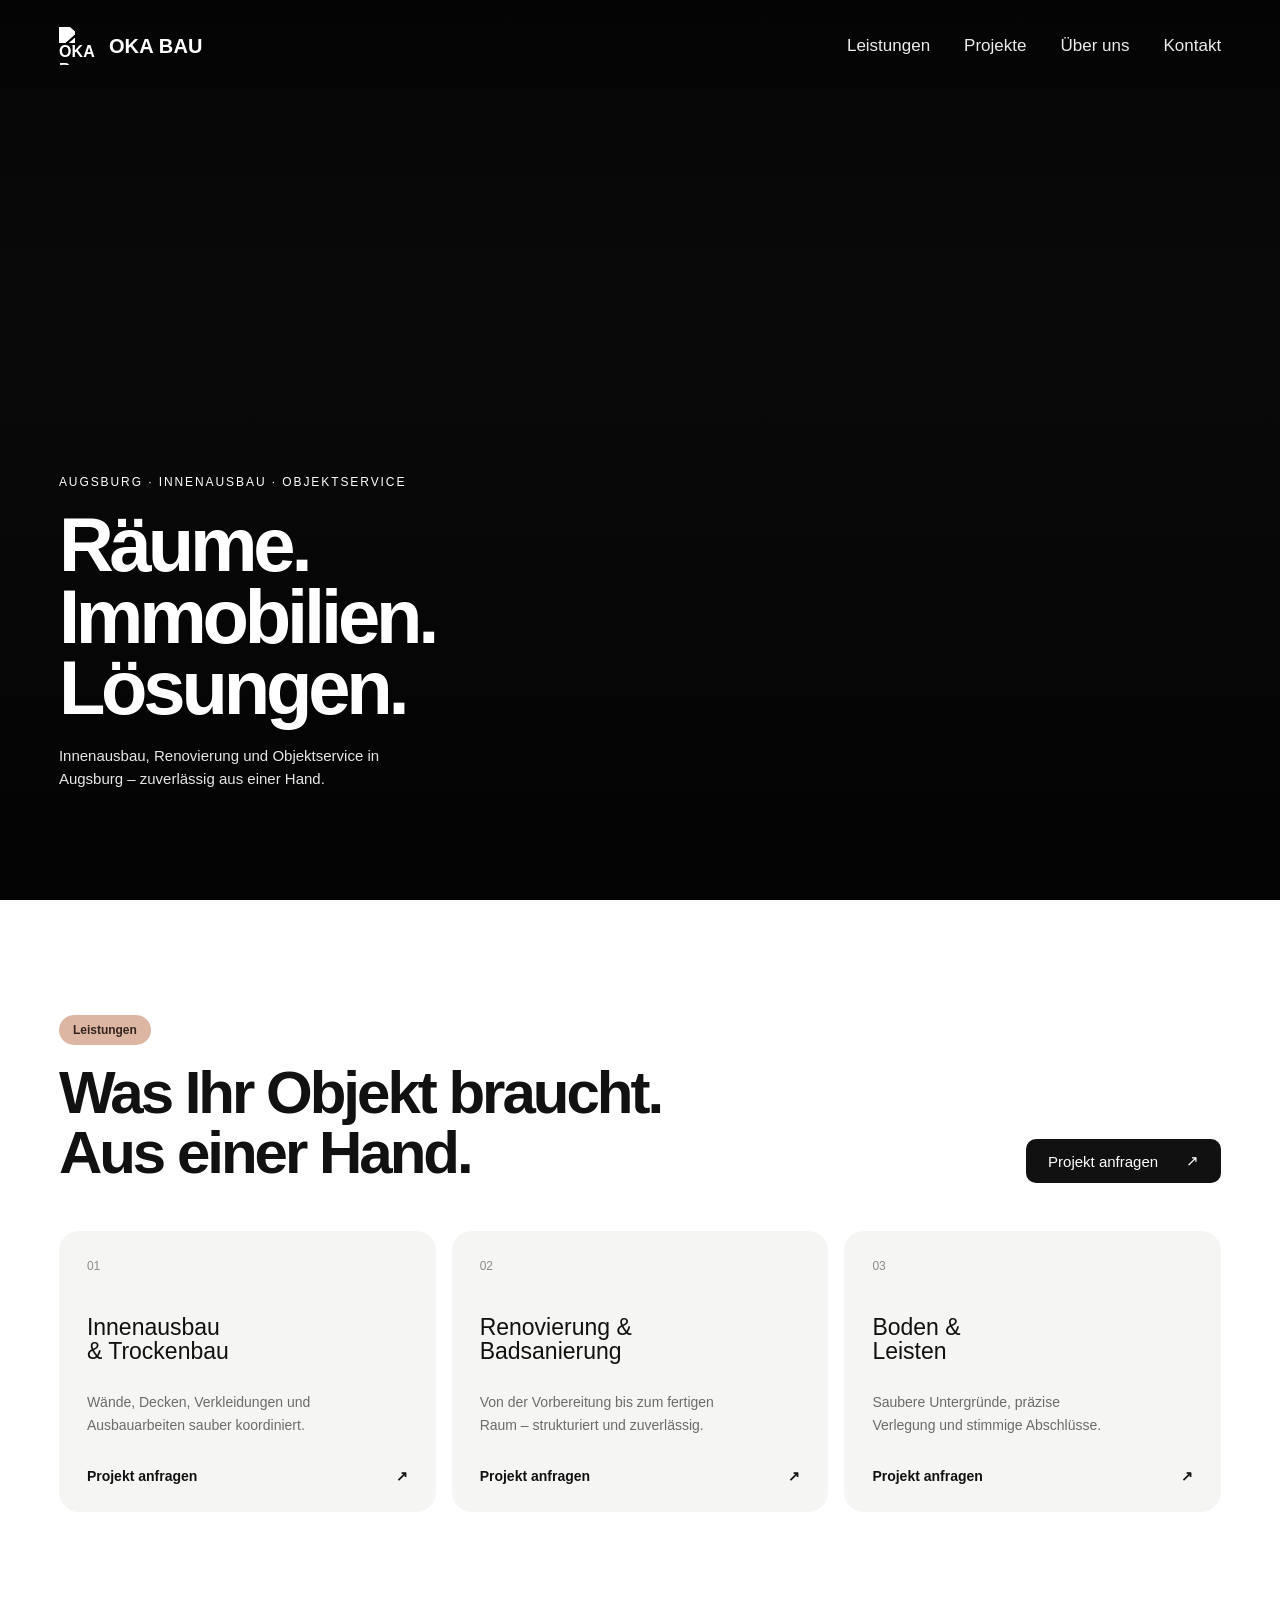
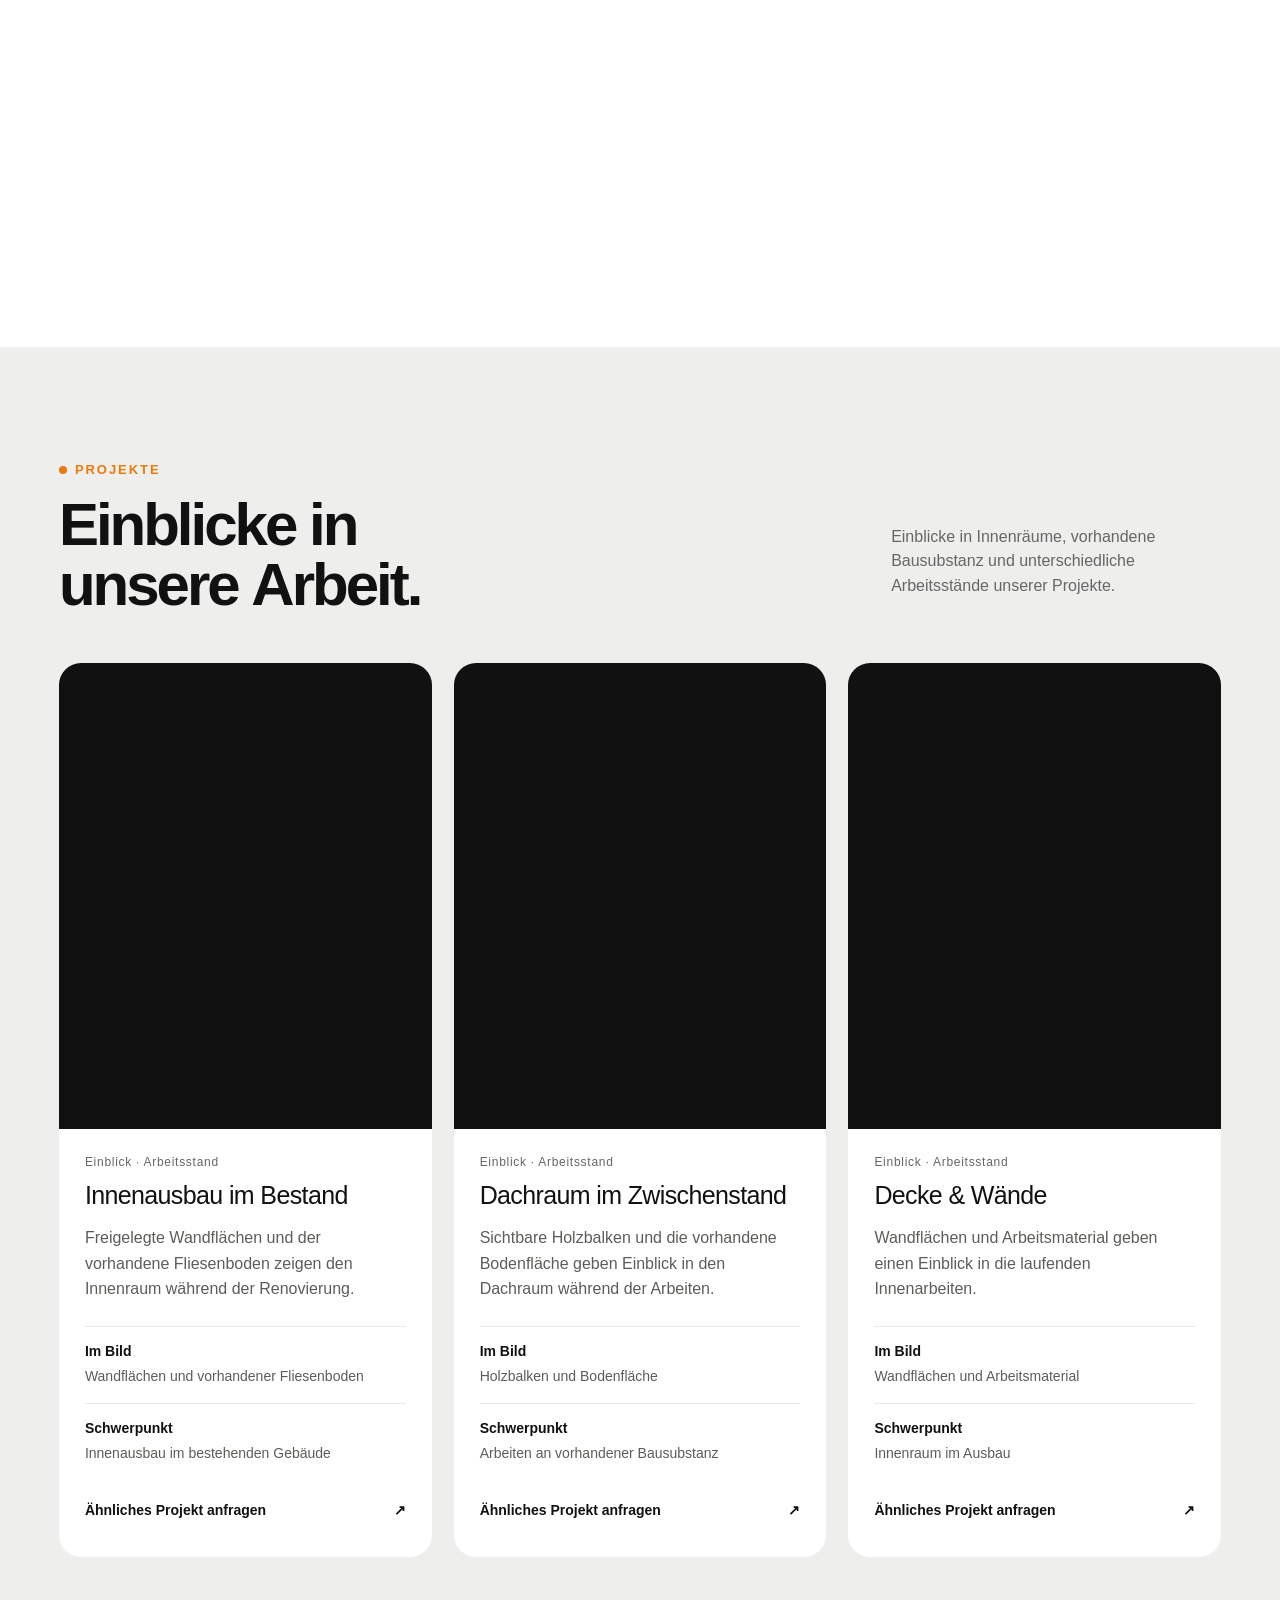
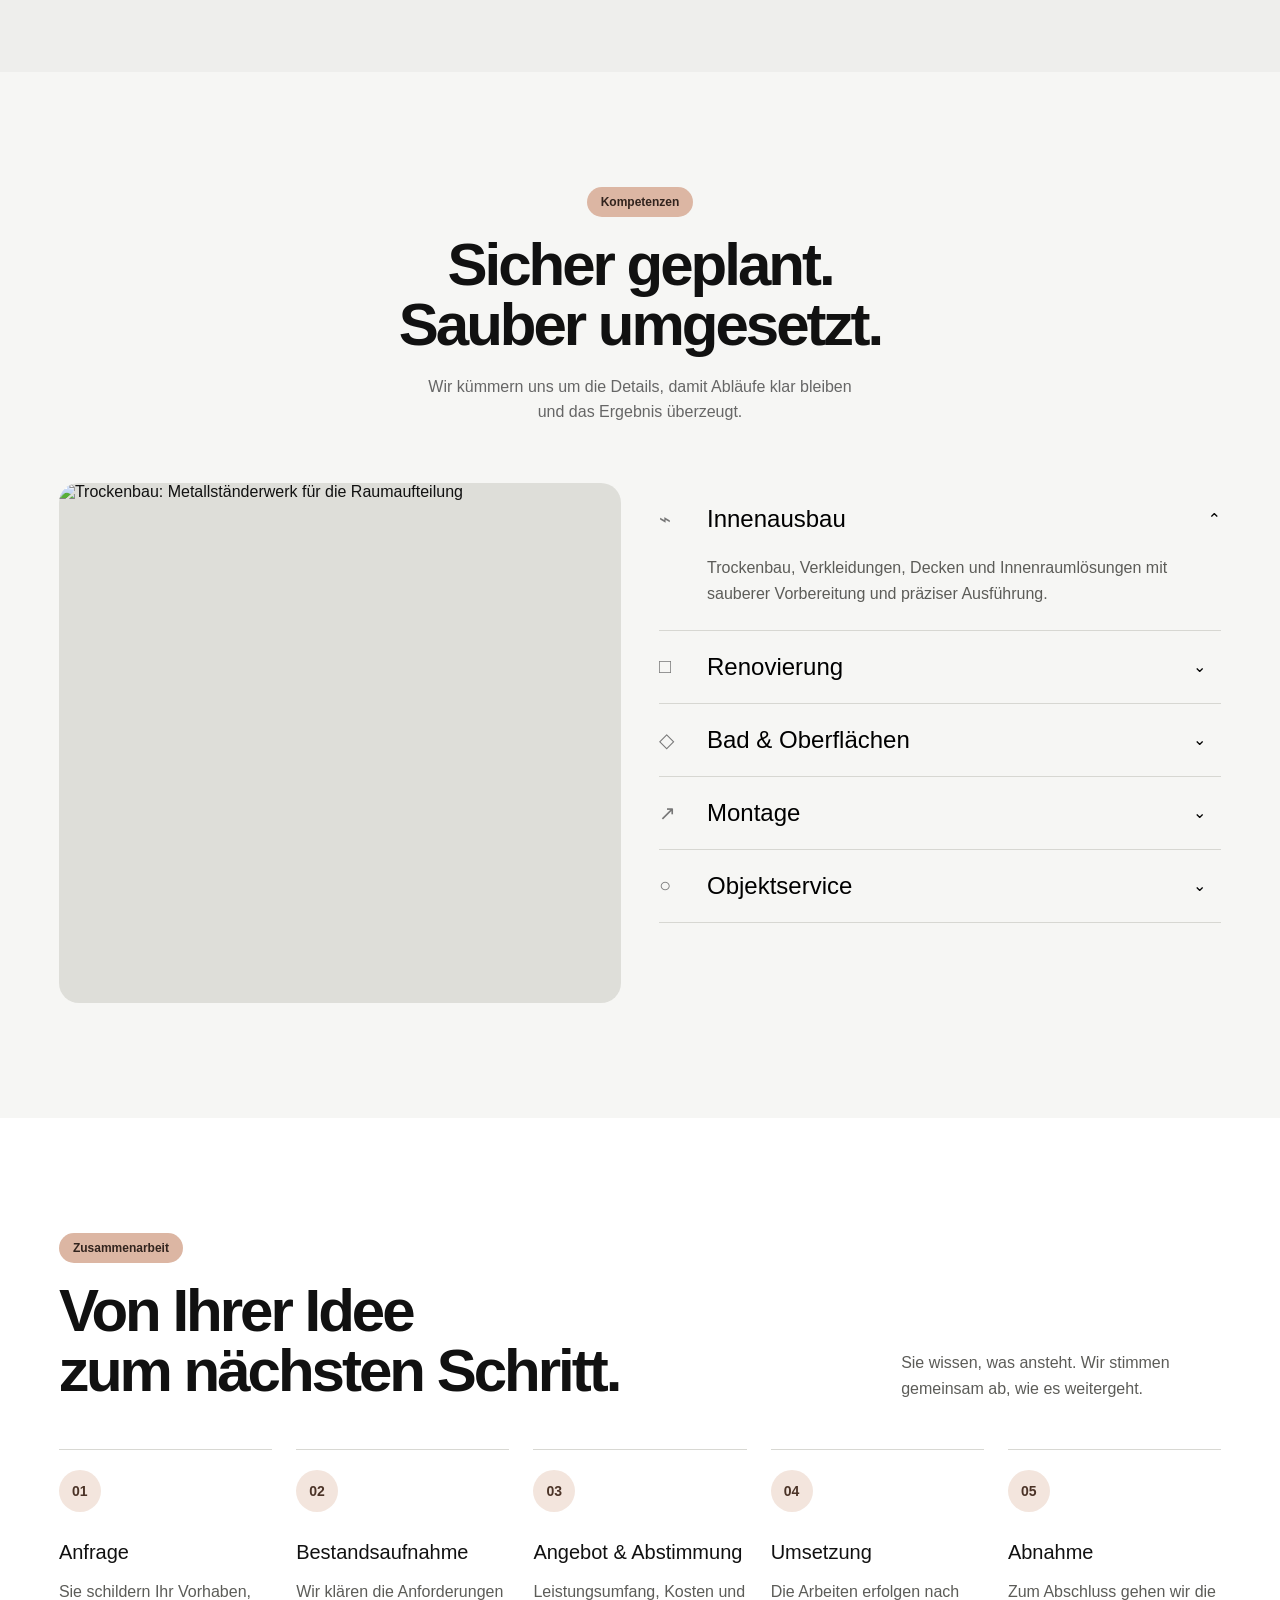
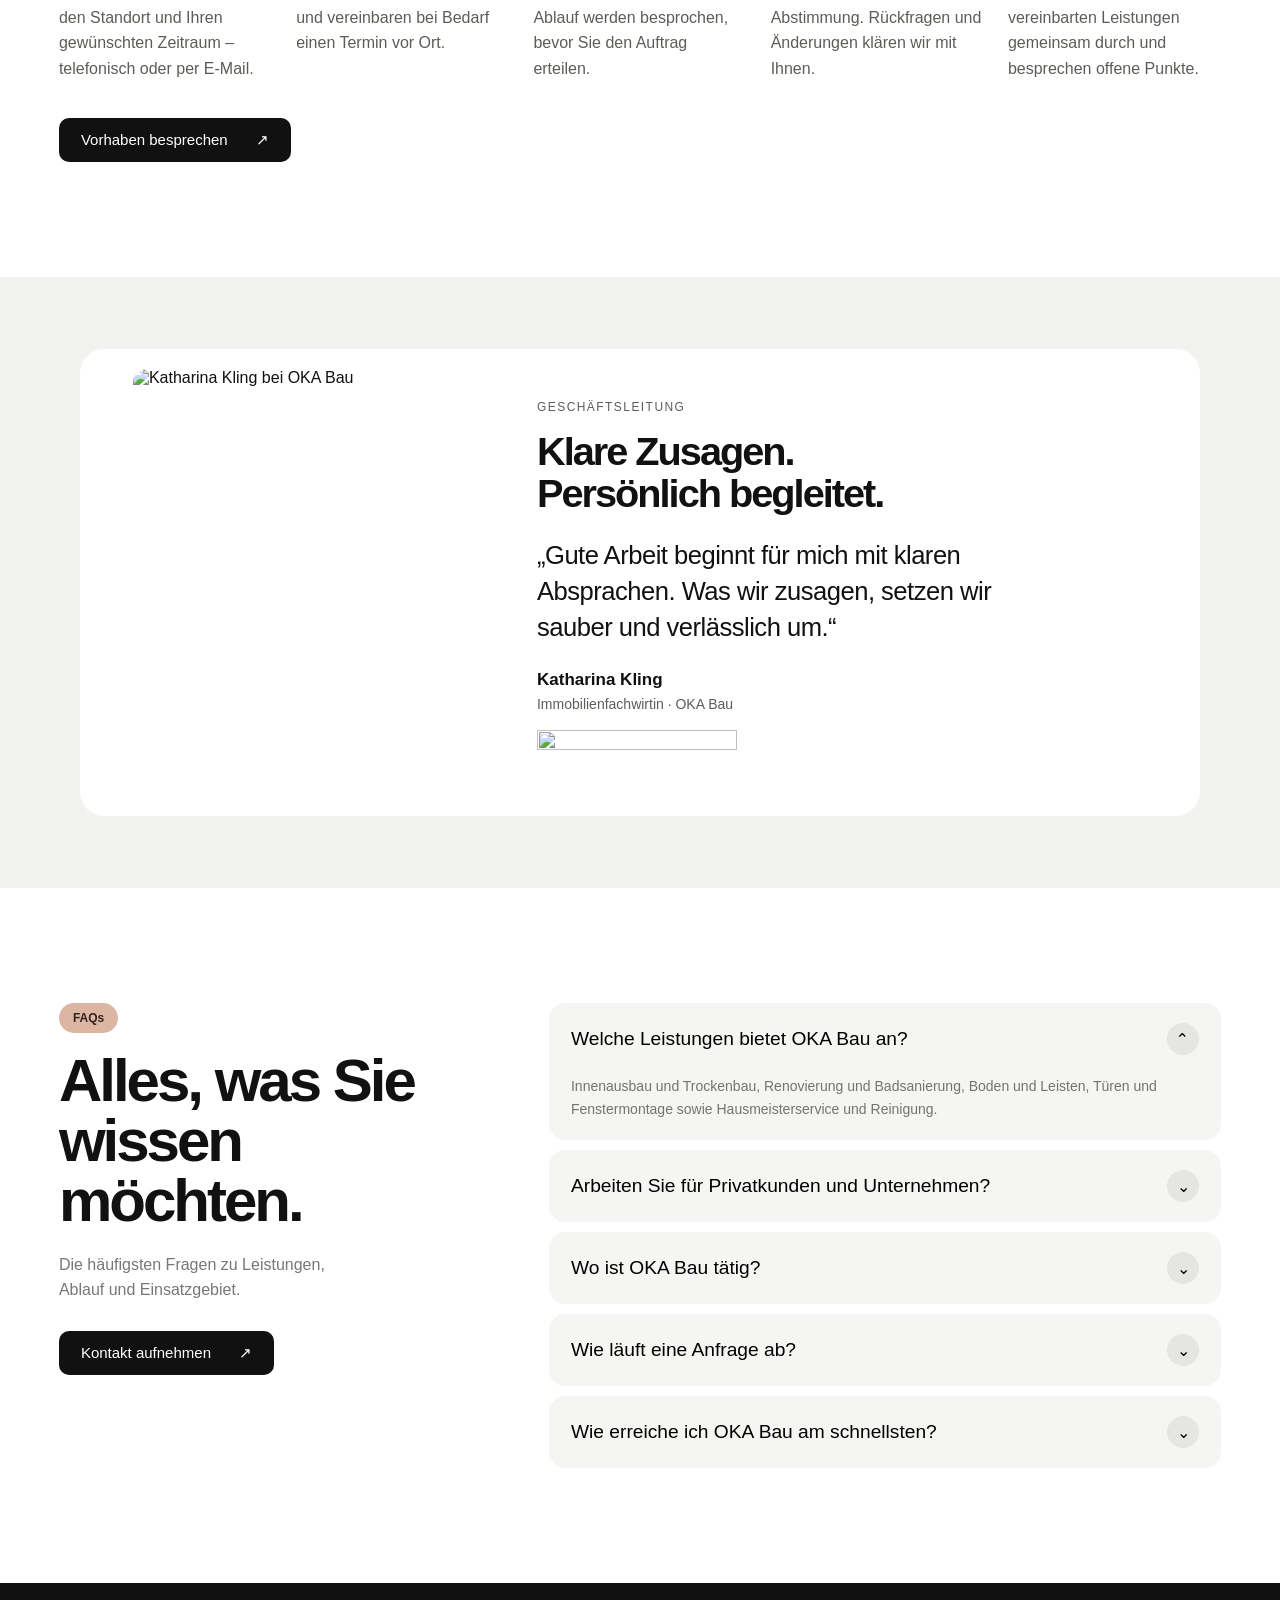
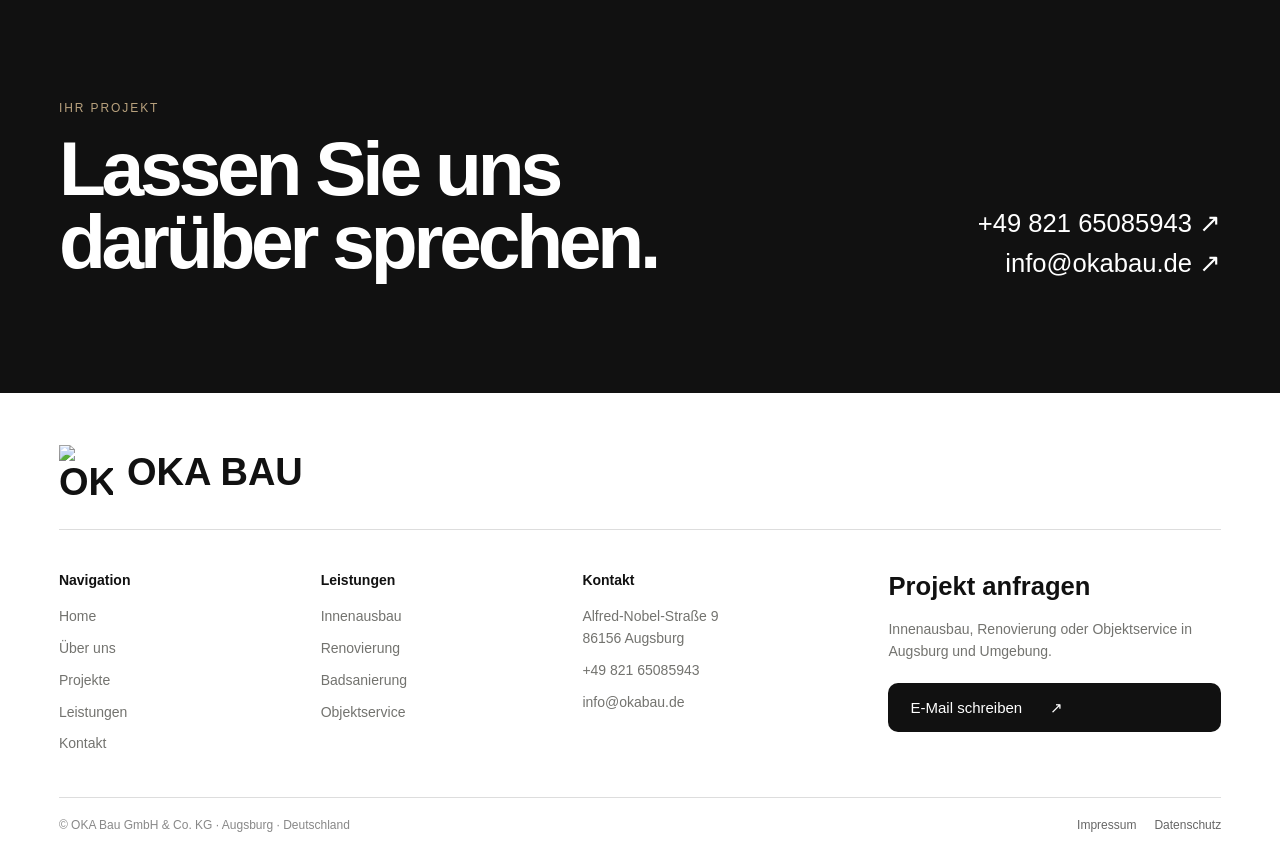
==== index.html @ 04703ab5 "Add files via upload" ====
<!doctype html><html lang="de"><head><meta charset="utf-8"><meta name="viewport" content="width=device-width,initial-scale=1,viewport-fit=cover"><title>OKA Bau Augsburg — Innenausbau, Renovierung & Objektservice</title><meta name="description" content="OKA Bau GmbH & Co. KG in Augsburg: Innenausbau, Trockenbau, Renovierung, Badsanierung, Boden, Türen, Montage, Hausmeisterservice und Reinigung."><meta name="theme-color" content="#0a0a0a"><link rel="canonical" href="https://oka-bau.de/"><link rel="stylesheet" href="style.css"></head><body>
<div class="heroWrap" id="home"><section class="hero"><video id="heroVideo" autoplay muted loop playsinline preload="auto"><source media="(max-width: 767px)" src="assets/hero-mobile.mp4" type="video/mp4"><source src="assets/hero.mp4" type="video/mp4"></video><div class="heroOverlay"></div><header class="nav"><a class="brand" href="#home"><img src="assets/logo.png" alt="OKA Bau"><span>OKA BAU</span></a><nav><a href="#services">Leistungen</a><a href="#projects">Projekte</a><a href="#director">Über uns</a><a href="#contact">Kontakt</a></nav><button class="menu" aria-label="Menü"><span></span><span></span></button></header><div class="heroContent"><div class="heroText"><div class="kicker reveal">AUGSBURG · INNENAUSBAU · OBJEKTSERVICE</div><h1 class="words">Räume. Immobilien. Lösungen.</h1><p class="reveal">Innenausbau, Renovierung und Objektservice in Augsburg – zuverlässig aus einer Hand.</p></div></div></section></div>
<main>
<section class="section services" id="services"><div class="sectionTop"><div><span class="pill reveal">Leistungen</span><h2 class="words">Was Ihr Objekt braucht.<br>Aus einer Hand.</h2></div><a class="btn black reveal" href="#contact">Projekt anfragen <span>↗</span></a></div><div class="serviceGrid">
<a class="serviceCard reveal" href="#contact"><span>01</span><h3>Innenausbau & Trockenbau</h3><p>Wände, Decken, Verkleidungen und Ausbauarbeiten sauber koordiniert.</p><span class="serviceAction">Projekt anfragen <span aria-hidden="true">↗</span></span></a>
<a class="serviceCard reveal" href="#contact"><span>02</span><h3>Renovierung & Badsanierung</h3><p>Von der Vorbereitung bis zum fertigen Raum – strukturiert und zuverlässig.</p><span class="serviceAction">Projekt anfragen <span aria-hidden="true">↗</span></span></a>
<a class="serviceCard reveal" href="#contact"><span>03</span><h3>Boden & Leisten</h3><p>Saubere Untergründe, präzise Verlegung und stimmige Abschlüsse.</p><span class="serviceAction">Projekt anfragen <span aria-hidden="true">↗</span></span></a>
<a class="serviceCard reveal" href="#contact"><span>04</span><h3>Türen & Fenster</h3><p>Montage, Anpassung und saubere Anschlüsse für Bestand und Neubau.</p><span class="serviceAction">Projekt anfragen <span aria-hidden="true">↗</span></span></a>
<a class="serviceCard reveal" href="#contact"><span>05</span><h3>Montage & Fugen</h3><p>Detailarbeiten, Silikon- und Anschlussfugen sowie Montageleistungen.</p><span class="serviceAction">Projekt anfragen <span aria-hidden="true">↗</span></span></a>
<a class="serviceCard reveal" href="#contact"><span>06</span><h3>Hausmeister & Reinigung</h3><p>Laufende Objektbetreuung, kleine Instandhaltungen und Reinigung.</p><span class="serviceAction">Projekt anfragen <span aria-hidden="true">↗</span></span></a>
</div></section>
<section class="section projects" id="projects" aria-labelledby="projectsTitle">
  <div class="projectsHead">
    <div><div class="projectLabel reveal"><i aria-hidden="true"></i> PROJEKTE</div><h2 class="words" id="projectsTitle">Einblicke in<br>unsere Arbeit.</h2></div>
    <p class="reveal">Einblicke in Innenräume, vorhandene Bausubstanz und unterschiedliche Arbeitsstände unserer Projekte.</p>
  </div>
  <div class="projectGrid">
    <article class="projectCase reveal">
      <div class="projectVideo"><video controls playsinline preload="none" poster="assets/project-1.jpg" src="assets/project-1.mp4" aria-label="Projektvideo: Innenausbau im Bestand"></video></div>
      <div class="projectDetails">
        <span class="projectStatus">Einblick · Arbeitsstand</span>
        <h3>Innenausbau im Bestand</h3>
        <p>Freigelegte Wandflächen und der vorhandene Fliesenboden zeigen den Innenraum während der Renovierung.</p>
        <dl><div><dt>Im Bild</dt><dd>Wandflächen und vorhandener Fliesenboden</dd></div><div><dt>Schwerpunkt</dt><dd>Innenausbau im bestehenden Gebäude</dd></div></dl>
        <a class="projectInquiry" href="#contact">Ähnliches Projekt anfragen <span aria-hidden="true">↗</span></a>
      </div>
    </article>
    <article class="projectCase reveal">
      <div class="projectVideo"><video controls playsinline preload="none" poster="assets/project-2.jpg" src="assets/project-2.mp4" aria-label="Projektvideo: Dachraum im Zwischenstand"></video></div>
      <div class="projectDetails">
        <span class="projectStatus">Einblick · Arbeitsstand</span>
        <h3>Dachraum im Zwischenstand</h3>
        <p>Sichtbare Holzbalken und die vorhandene Bodenfläche geben Einblick in den Dachraum während der Arbeiten.</p>
        <dl><div><dt>Im Bild</dt><dd>Holzbalken und Bodenfläche</dd></div><div><dt>Schwerpunkt</dt><dd>Arbeiten an vorhandener Bausubstanz</dd></div></dl>
        <a class="projectInquiry" href="#contact">Ähnliches Projekt anfragen <span aria-hidden="true">↗</span></a>
      </div>
    </article>
    <article class="projectCase reveal">
      <div class="projectVideo"><video controls playsinline preload="none" poster="assets/project-3.jpg" src="assets/project-3.mp4" aria-label="Projektvideo: Decke und Wände"></video></div>
      <div class="projectDetails">
        <span class="projectStatus">Einblick · Arbeitsstand</span>
        <h3>Decke & Wände</h3>
        <p>Wandflächen und Arbeitsmaterial geben einen Einblick in die laufenden Innenarbeiten.</p>
        <dl><div><dt>Im Bild</dt><dd>Wandflächen und Arbeitsmaterial</dd></div><div><dt>Schwerpunkt</dt><dd>Innenraum im Ausbau</dd></div></dl>
        <a class="projectInquiry" href="#contact">Ähnliches Projekt anfragen <span aria-hidden="true">↗</span></a>
      </div>
    </article>
  </div>
  <!-- Add verified photos of the SAME project here as div.projectComparison.
       Label each actual phase with figcaption. Never infer a before/after pair from unrelated assets. -->
</section>
<section class="section features"><div class="centerHead"><span class="pill reveal">Kompetenzen</span><h2 class="words">Sicher geplant.<br>Sauber umgesetzt.</h2><p class="reveal">Wir kümmern uns um die Details, damit Abläufe klar bleiben und das Ergebnis überzeugt.</p></div><div class="featureSplit"><div class="featureMedia reveal"><img id="featureImage" src="assets/feature-1.jpg" alt="Trockenbau: Metallständerwerk für die Raumaufteilung" width="719" height="1600" loading="lazy"></div><div class="featureList">
<div class="featureItem open reveal" data-img="assets/feature-1.jpg" data-alt="Trockenbau: Metallständerwerk für die Raumaufteilung"><button><span class="icon">⌁</span><b>Innenausbau</b><em>⌄</em></button><div class="featureAnswer"><p>Trockenbau, Verkleidungen, Decken und Innenraumlösungen mit sauberer Vorbereitung und präziser Ausführung.</p></div></div>
<div class="featureItem reveal" data-img="assets/feature-2.jpg" data-alt="Wohnraum mit hellen Wänden und unterschiedlichen Bodenbelägen"><button><span class="icon">□</span><b>Renovierung</b><em>⌄</em></button><div class="featureAnswer"><p>Bestehende Räume werden strukturiert überarbeitet – vom Untergrund bis zum fertigen Finish.</p></div></div>
<div class="featureItem reveal" data-img="assets/feature-3.jpg" data-alt="Materialtransport auf einer beladenen Pritsche"><button><span class="icon">◇</span><b>Bad & Oberflächen</b><em>⌄</em></button><div class="featureAnswer"><p>Koordinierte Badsanierung, Fliesen- und Oberflächenarbeiten für ein stimmiges Gesamtbild.</p></div></div>
<div class="featureItem reveal" data-img="assets/feature-4.jpg" data-alt="Dachraum mit sichtbaren Holzbalken"><button><span class="icon">↗</span><b>Montage</b><em>⌄</em></button><div class="featureAnswer"><p>Türen, Fenster, Leisten, Fugen und Montagearbeiten werden sauber in den Projektablauf integriert.</p></div></div>
<div class="featureItem reveal" data-img="assets/feature-5.jpg" data-alt="Gepflasterter Gartenweg mit Bepflanzung"><button><span class="icon">○</span><b>Objektservice</b><em>⌄</em></button><div class="featureAnswer"><p>Hausmeisterservice, Reinigung und kleine Instandhaltungen für private und gewerbliche Objekte.</p></div></div>
</div></div></section>
<section class="section process" id="process" aria-labelledby="processTitle">
  <div class="sectionTop"><div><span class="pill reveal">Zusammenarbeit</span><h2 class="words" id="processTitle">Von Ihrer Idee<br>zum nächsten Schritt.</h2></div><p class="processIntro reveal">Sie wissen, was ansteht. Wir stimmen gemeinsam ab, wie es weitergeht.</p></div>
  <ol class="processSteps">
    <li class="reveal"><span class="stepNumber" aria-hidden="true">01</span><h3>Anfrage</h3><p>Sie schildern Ihr Vorhaben, den Standort und Ihren gewünschten Zeitraum – telefonisch oder per E-Mail.</p></li>
    <li class="reveal"><span class="stepNumber" aria-hidden="true">02</span><h3>Bestandsaufnahme</h3><p>Wir klären die Anforderungen und vereinbaren bei Bedarf einen Termin vor Ort.</p></li>
    <li class="reveal"><span class="stepNumber" aria-hidden="true">03</span><h3>Angebot & Abstimmung</h3><p>Leistungsumfang, Kosten und Ablauf werden besprochen, bevor Sie den Auftrag erteilen.</p></li>
    <li class="reveal"><span class="stepNumber" aria-hidden="true">04</span><h3>Umsetzung</h3><p>Die Arbeiten erfolgen nach Abstimmung. Rückfragen und Änderungen klären wir mit Ihnen.</p></li>
    <li class="reveal"><span class="stepNumber" aria-hidden="true">05</span><h3>Abnahme</h3><p>Zum Abschluss gehen wir die vereinbarten Leistungen gemeinsam durch und besprechen offene Punkte.</p></li>
  </ol>
  <a class="btn black reveal" href="#contact">Vorhaben besprechen <span aria-hidden="true">↗</span></a>
</section>
<section class="section director" id="director" aria-labelledby="directorTitle">
  <div class="directorCard reveal">
    <img class="directorPortrait" src="assets/director.jpg" width="2480" height="3312" alt="Katharina Kling bei OKA Bau" loading="lazy">
    <div>
      <span class="directorEyebrow">Geschäftsleitung</span>
      <h2 id="directorTitle">Klare Zusagen.<br>Persönlich begleitet.</h2>
      <blockquote>„Gute Arbeit beginnt für mich mit klaren Absprachen. Was wir zusagen, setzen wir sauber und verlässlich um.“</blockquote>
      <strong>Katharina Kling</strong>
      <span>Immobilienfachwirtin · OKA Bau</span>
      <img class="directorSignature" src="assets/katharina-signature.png" width="1088" height="191" alt="" loading="lazy">
    </div>
  </div>
</section>
<section class="section faq" id="faq"><div class="faqIntro"><span class="pill reveal">FAQs</span><h2 class="words">Alles, was Sie<br>wissen möchten.</h2><p class="reveal">Die häufigsten Fragen zu Leistungen, Ablauf und Einsatzgebiet.</p><a class="btn black reveal" href="#contact">Kontakt aufnehmen <span>↗</span></a></div><div class="faqList"><div class="faqItem open reveal"><button><b>Welche Leistungen bietet OKA Bau an?</b><span>⌄</span></button><div class="faqAnswer"><p>Innenausbau und Trockenbau, Renovierung und Badsanierung, Boden und Leisten, Türen und Fenstermontage sowie Hausmeisterservice und Reinigung.</p></div></div><div class="faqItem reveal"><button><b>Arbeiten Sie für Privatkunden und Unternehmen?</b><span>⌄</span></button><div class="faqAnswer"><p>Ja. Wir unterstützen private Renovierungsprojekte ebenso wie gewerbliche Objekte und Hausverwaltungen.</p></div></div><div class="faqItem reveal"><button><b>Wo ist OKA Bau tätig?</b><span>⌄</span></button><div class="faqAnswer"><p>Der Schwerpunkt liegt in Augsburg und Umgebung. Den genauen Einsatzort klären wir bei Ihrer Anfrage.</p></div></div><div class="faqItem reveal"><button><b>Wie läuft eine Anfrage ab?</b><span>⌄</span></button><div class="faqAnswer"><p>Sie nennen uns Objekt, Leistung und Terminrahmen. Danach klären wir den Bestand, stimmen das Angebot ab und planen die Umsetzung bis zur gemeinsamen Abnahme.</p></div></div><div class="faqItem reveal"><button><b>Wie erreiche ich OKA Bau am schnellsten?</b><span>⌄</span></button><div class="faqAnswer"><p>Telefonisch unter +49 821 65085943 oder per E-Mail an info@okabau.de.</p></div></div></div></section>
<section class="contactBand" id="contact"><div><span class="reveal">IHR PROJEKT</span><h2 class="words">Lassen Sie uns<br>darüber sprechen.</h2></div><div class="contactLinks reveal"><a href="tel:+4982165085943">+49 821 65085943 ↗</a><a href="mailto:info@okabau.de">info@okabau.de ↗</a></div></section>
</main>
<footer><div class="footerBrand"><a href="#home"><img src="assets/logo.png" alt="OKA Bau"><span>OKA BAU</span></a></div><div class="footerCols"><div><b>Navigation</b><a href="#home">Home</a><a href="#director">Über uns</a><a href="#projects">Projekte</a><a href="#services">Leistungen</a><a href="#contact">Kontakt</a></div><div><b>Leistungen</b><a href="#services">Innenausbau</a><a href="#services">Renovierung</a><a href="#services">Badsanierung</a><a href="#services">Objektservice</a></div><div><b>Kontakt</b><span>Alfred-Nobel-Straße 9<br>86156 Augsburg</span><a href="tel:+4982165085943">+49 821 65085943</a><a href="mailto:info@okabau.de">info@okabau.de</a></div><div class="footerCta"><b>Projekt anfragen</b><p>Innenausbau, Renovierung oder Objektservice in Augsburg und Umgebung.</p><a class="btn black" href="mailto:info@okabau.de">E-Mail schreiben <span>↗</span></a></div></div><div class="footerBottom"><span>© OKA Bau GmbH & Co. KG · Augsburg · Deutschland</span><span class="legalLinks"><a href="impressum.html">Impressum</a><a href="datenschutz.html">Datenschutz</a></span></div></footer>
<script src="script.js"></script></body></html>
---- style.css ----
:root{--ink:#111;--bg:#fff;--soft:#f6f6f4;--soft2:#eeeeec;--pill:#dcb6a3;--orange:#e97b0d}
*{box-sizing:border-box}
html{scroll-behavior:smooth}
body{margin:0;font-family:"Helvetica Neue",Helvetica,Arial,sans-serif;color:var(--ink);background:#fff;overflow-x:hidden}
a{color:inherit;text-decoration:none}
button{font:inherit}
.heroWrap{height:100svh;min-height:100vh;background:#0a0a0a}
.hero{position:sticky;top:0;height:100svh;min-height:100vh;overflow:hidden;background:#0a0a0a;color:#fff}
.hero video{position:absolute;inset:0;width:100%;height:100%;object-fit:cover;object-position:center;transform:none;transition:filter .2s linear}
.heroOverlay{position:absolute;inset:0;background:linear-gradient(to bottom,rgba(0,0,0,.58) 0%,rgba(0,0,0,.08) 35%,rgba(0,0,0,.65) 100%)}
.nav{position:absolute;top:0;left:0;right:0;height:92px;display:flex;align-items:center;justify-content:space-between;padding:0 clamp(22px,4.6vw,72px);z-index:5}
.brand{display:flex;align-items:center;gap:12px;font-weight:600;letter-spacing:.01em}
.brand img{width:38px;height:38px;object-fit:contain;filter:brightness(0) invert(1)}
.brand span{font-size:20px}
.nav nav{display:flex;gap:34px;font-size:17px}
.nav nav a{opacity:.92;transition:.25s}
.nav nav a:hover{opacity:.55}
.menu{display:none;border:0;background:none;width:42px;height:42px;padding:8px}
.menu span{display:block;height:1px;background:#fff;margin:8px 0}
.heroContent{position:absolute;left:0;right:0;bottom:0;padding:0 clamp(22px,4.6vw,72px) clamp(42px,7vw,84px);z-index:4}
.heroText{max-width:620px}
.kicker{font-size:12px;letter-spacing:.16em;margin-bottom:20px;opacity:.8}
.hero h1{font-size:clamp(42px,6vw,76px);line-height:.94;letter-spacing:-.055em;margin:0 0 20px;font-weight:600}
.hero p{font-size:15px;line-height:1.55;max-width:380px;color:rgba(255,255,255,.9);margin:0 0 26px}
.btn{display:inline-flex;align-items:center;gap:28px;padding:13px 22px;border-radius:10px;font-size:15px;font-weight:500;transition:transform .28s,background .28s}
.btn:hover{transform:translateY(-2px)}
.btn.white{background:#fff;color:#111}
.btn.black{background:#111;color:#fff}
.section{padding:clamp(78px,9vw,132px) clamp(22px,4.6vw,72px)}
.sectionTop,.projectsHead,.directorTop{display:flex;justify-content:space-between;gap:30px;align-items:flex-end;margin-bottom:48px}
.pill{display:inline-block;background:var(--pill);color:#32241e;padding:8px 14px;border-radius:999px;font-size:12px;font-weight:600;margin-bottom:18px}
.section h2{font-size:clamp(34px,4.8vw,60px);line-height:1;letter-spacing:-.05em;margin:0;font-weight:600}
.serviceGrid{display:grid;grid-template-columns:repeat(3,minmax(0,1fr));gap:16px}
.serviceCard{display:flex;flex-direction:column;min-width:0;background:#f5f5f3;border-radius:20px;padding:28px;min-height:270px;position:relative;transition:transform .35s,background .35s}
.serviceCard:hover{transform:translateY(-5px);background:#efefec}
.serviceCard>span{font-size:12px;color:#8b8b87}
.serviceCard h3{font-size:23px;line-height:1.05;margin:42px 0 14px;font-weight:500;max-width:12ch}
.serviceCard p{font-size:14px;line-height:1.6;color:#6b6b67;max-width:32ch}
.serviceCard .serviceAction{display:flex;align-items:center;justify-content:space-between;gap:16px;margin-top:auto;padding-top:18px;font-size:14px;font-weight:600;color:#111}
.serviceCard:focus-visible,.projectInquiry:focus-visible,.btn:focus-visible,.featureItem button:focus-visible{outline:3px solid #9b4c08;outline-offset:5px}
.features{background:var(--soft)}
.centerHead{text-align:center;max-width:760px;margin:0 auto 58px}
.centerHead p{max-width:430px;margin:20px auto 0;color:#666;line-height:1.55}
/* Stable, edge-to-edge image frame shared by every competence. */
.featureSplit{display:grid;grid-template-columns:minmax(0,1fr) minmax(0,1fr);gap:38px;align-items:start}
.featureMedia{position:relative;width:100%;height:520px;min-height:0;border-radius:20px;overflow:hidden;background:#deded9}
.featureMedia img{position:absolute;inset:0;display:block;width:100%;height:100%;object-fit:cover;object-position:center;transition:opacity .3s}
.featureList{display:flex;flex-direction:column;min-width:0}
.featureItem{border-bottom:1px solid #d7d7d2}
.featureItem button{width:100%;display:grid;grid-template-columns:36px 1fr 28px;gap:12px;align-items:center;padding:22px 0;border:0;background:none;text-align:left;cursor:pointer}
.featureItem button b{font-size:clamp(19px,1.9vw,24px);font-weight:500}
.featureItem button em{font-style:normal;transition:transform .3s}
.featureItem.open button em{transform:rotate(180deg)}
.icon{font-size:20px;color:#777}
.featureAnswer{display:grid;grid-template-rows:0fr;transition:grid-template-rows .36s ease}
.featureAnswer p{overflow:hidden;margin:0;color:#5c5c58;line-height:1.65;font-size:16px;padding-left:48px}
.featureItem.open .featureAnswer{grid-template-rows:1fr}
.featureItem.open .featureAnswer p{padding-bottom:22px}
.projects{background:var(--soft2)}
.projectsHead p{max-width:330px;color:#666;line-height:1.55}
.projectLabel{font-size:13px;font-weight:700;letter-spacing:.15em;color:var(--orange);margin-bottom:18px;display:flex;align-items:center;gap:8px}
.projectLabel i{width:8px;height:8px;background:var(--orange);border-radius:50%}
.projectGrid{display:grid;grid-template-columns:repeat(3,minmax(0,1fr));gap:22px;align-items:stretch}
.projectCase{min-width:0;overflow:hidden;border-radius:22px;background:#fff;display:flex;flex-direction:column}
.projectVideo{position:relative;overflow:hidden;min-height:0;aspect-ratio:4/5;background:#111}
.projectVideo video{position:absolute;inset:0;width:100%;height:100%;object-fit:contain}
.projectDetails{padding:26px;display:flex;flex-direction:column;flex:1}
.projectStatus{font-size:12px;letter-spacing:.06em;color:#666}
.projectDetails h3{font-size:25px;font-weight:500;line-height:1.12;letter-spacing:-.025em;margin:12px 0 16px}
.projectDetails p{font-size:16px;line-height:1.6;color:#5c5c58;margin:0 0 24px}
.projectDetails dl{display:grid;gap:16px;margin:auto 0 26px;font-size:14px;line-height:1.5}
.projectDetails dl>div{border-top:1px solid #e8e8e3;padding-top:14px}
.projectDetails dt{font-weight:600;color:#111;margin-bottom:4px}
.projectDetails dd{margin:0;color:#5c5c58}
.projectInquiry{display:flex;justify-content:space-between;gap:14px;font-size:14px;font-weight:600;line-height:1.5;padding:10px 0}
.projectInquiry:hover{text-decoration:underline;text-underline-offset:4px}
.projectComparison{display:grid;grid-template-columns:repeat(2,minmax(0,1fr));gap:16px;margin:24px 0 0}
.projectComparison figure{margin:0;min-width:0}
.projectComparison img{display:block;width:100%;height:auto;border-radius:12px}
.projectComparison figcaption{font-size:14px;line-height:1.5;margin-top:10px;color:#555}
.process{background:#fff}
.processIntro{max-width:320px;margin:0;color:#5c5c58;line-height:1.6;font-size:16px}
.processSteps{list-style:none;padding:0;margin:0 0 36px;display:grid;grid-template-columns:repeat(5,minmax(0,1fr));gap:24px}
.processSteps li{border-top:1px solid #d8d8d3;padding-top:20px;min-width:0}
.stepNumber{display:flex;align-items:center;justify-content:center;width:42px;height:42px;border-radius:50%;background:#f3e5dd;color:#4b3327;font-size:14px;font-weight:600;margin-bottom:28px}
.processSteps h3{font-size:20px;font-weight:500;line-height:1.25;margin:0 0 14px;overflow-wrap:break-word}
.processSteps p{font-size:16px;line-height:1.6;color:#5c5c58;margin:0}
.director{background:#f2f2f0;padding-top:72px;padding-bottom:72px}
.muted{color:#888;font-size:14px}
.directorCard{background:#fff;border-radius:24px;display:grid;grid-template-columns:minmax(0,.75fr) minmax(0,1.25fr);gap:clamp(24px,4vw,56px);align-items:center;max-width:1120px;margin:0 auto;padding:20px}
.directorPortrait{display:block;width:100%;max-width:320px;max-height:430px;height:auto;aspect-ratio:2480/3312;object-fit:contain;border-radius:14px;justify-self:center;margin:0}
.directorCard>div{display:flex;flex-direction:column;padding:20px 20px 20px 0;text-align:left;align-items:flex-start;min-width:0}
.directorCard .directorEyebrow{color:#5c5c58;font-size:12px;text-transform:uppercase;letter-spacing:.12em;margin:0 0 16px}
.directorCard h2{font-size:clamp(30px,3.1vw,42px);line-height:1.06;margin:0 0 24px}
.directorCard blockquote{font-size:clamp(20px,2vw,26px);line-height:1.4;letter-spacing:-.02em;text-align:left;max-width:34ch;margin:0 0 24px}
.directorCard strong{display:block;font-size:17px}
.directorCard span{display:block;margin-top:6px;text-align:left;color:#5c5c58;font-size:14px}
.directorSignature{display:block;width:min(200px,100%);height:auto;object-fit:contain;margin:18px 0 0}
.faq{display:grid;grid-template-columns:1fr 1.6fr;gap:70px}
.faqIntro p{max-width:290px;color:#777;line-height:1.55;margin:22px 0 28px}
.faqList{display:flex;flex-direction:column;gap:10px}
.faqItem{background:#f5f5f3;border-radius:16px;padding:0 22px;transition:background .25s}
.faqItem:hover{background:#efefec}
.faqItem button{width:100%;display:flex;justify-content:space-between;align-items:center;padding:20px 0;border:0;background:none;cursor:pointer;text-align:left;gap:12px}
.faqItem button b{font-size:clamp(16px,1.5vw,20px);font-weight:500}
.faqItem button span{width:32px;height:32px;flex-shrink:0;border-radius:50%;display:grid;place-items:center;background:#e5e5e1;transition:transform .3s}
.faqItem.open button span{transform:rotate(180deg)}
.faqAnswer{display:grid;grid-template-rows:0fr;transition:grid-template-rows .35s}
.faqAnswer p{overflow:hidden;margin:0;color:#73736f;line-height:1.6;font-size:14px}
.faqItem.open .faqAnswer{grid-template-rows:1fr}
.faqItem.open .faqAnswer p{padding-bottom:20px}
.contactBand{background:#111;color:#fff;padding:clamp(70px,9vw,120px) clamp(22px,4.6vw,72px);display:flex;justify-content:space-between;align-items:flex-end;gap:40px}
.contactBand>div>span{font-size:12px;letter-spacing:.16em;color:#b9a27e}
.contactBand h2{font-size:clamp(42px,6vw,78px);line-height:.95;letter-spacing:-.055em;margin:16px 0 0}
.contactLinks{display:grid;gap:10px;text-align:right}
.contactLinks a{font-size:clamp(18px,2vw,26px)}
footer{padding:52px clamp(22px,4.6vw,72px) 26px;background:#fff}
.footerBrand{padding-bottom:30px;border-bottom:1px solid #ddd}
.footerBrand a{display:flex;align-items:center;gap:14px;font-size:clamp(26px,3vw,38px);font-weight:600}
.footerBrand img{width:54px;height:54px;object-fit:contain}
.footerCols{display:grid;grid-template-columns:1fr 1fr 1.2fr 1.5fr;gap:40px;padding:42px 0}
.footerCols>div{display:flex;flex-direction:column;gap:10px;font-size:14px}
.footerCols b{font-size:14px;margin-bottom:8px}
.footerCols a,.footerCols span,.footerCols p{color:#73736f;line-height:1.55}
.footerCta b{font-size:clamp(20px,2vw,26px);color:#111}
.footerCta p{max-width:320px;margin:0 0 10px}
.footerCta .btn,.footerCta .btn span{color:#fff}
.footerBottom{display:flex;align-items:center;justify-content:space-between;gap:20px;flex-wrap:wrap;border-top:1px solid #ddd;padding-top:20px;color:#888;font-size:12px}
.legalLinks{display:flex;gap:18px}
.legalLinks a{color:#666}
.legalLinks a:hover{color:#111}
.legalPage{min-height:100vh;background:#f6f6f4;color:#111}
.legalHeader{height:88px;padding:0 clamp(22px,4.6vw,72px);display:flex;align-items:center;justify-content:space-between;border-bottom:1px solid #deded9;background:#fff}
.legalHeader .brand{color:#111}
.legalHeader .brand img{filter:none}
.legalHeader>a:last-child{font-size:14px;color:#666}
.legalMain{max-width:920px;margin:0 auto;padding:clamp(60px,8vw,100px) 22px 100px}
.legalMain .eyebrow{font-size:12px;letter-spacing:.15em;color:#8a8a84;text-transform:uppercase}
.legalMain h1{font-size:clamp(44px,7vw,76px);line-height:.95;letter-spacing:-.055em;margin:18px 0 48px}
.legalMain h2{font-size:24px;margin:42px 0 12px;letter-spacing:-.02em}
.legalMain h3{font-size:18px;margin:28px 0 8px}
.legalMain p,.legalMain li{font-size:16px;line-height:1.75;color:#555}
.legalMain a{text-decoration:underline;text-underline-offset:3px}
.legalPerson{display:grid;grid-template-columns:220px minmax(0,1fr);gap:30px;align-items:center;margin:18px 0 12px;padding:18px;background:#fff;border:1px solid #e1e1dc;border-radius:22px}
.legalPerson img{display:block;width:100%;height:auto;border-radius:16px}
.legalPerson p{margin:0}
.legalPerson strong{color:#111}
.reveal{opacity:0;transform:translateY(28px);transition:opacity .8s cubic-bezier(.2,.7,.2,1),transform .8s cubic-bezier(.2,.7,.2,1)}
.reveal.in{opacity:1;transform:none}
.word{display:inline-block;opacity:0;transform:translateY(18px);transition:opacity .55s cubic-bezier(.2,.7,.2,1),transform .55s cubic-bezier(.2,.7,.2,1)}
.word.in{opacity:1;transform:none}
@media(max-width:1100px){
  .processSteps{grid-template-columns:repeat(3,minmax(0,1fr));gap:30px}
  .projectGrid{gap:16px}
  .projectDetails{padding:22px}
}
@media(max-width:980px){
  .nav nav{display:none}.menu{display:block}
  .serviceGrid{grid-template-columns:repeat(2,minmax(0,1fr))}
  .faq{grid-template-columns:1fr;gap:42px}
  .featureSplit{gap:24px}.featureMedia{height:460px}
  .footerCols{grid-template-columns:1fr 1fr}
}
@media(max-width:800px){
  .projectGrid{grid-template-columns:1fr;gap:28px}
  .projectCase{display:grid;grid-template-columns:minmax(0,.85fr) minmax(0,1.15fr)}
  .projectVideo{min-height:360px;height:100%;aspect-ratio:auto}
  .processSteps{grid-template-columns:repeat(2,minmax(0,1fr))}
  .directorCard{gap:24px;grid-template-columns:minmax(0,.8fr) minmax(0,1.2fr)}
}
@media(max-width:767px){
  .heroWrap,.hero{height:100svh;min-height:100svh}
  .nav{height:72px;padding:0 18px}
  .brand img{width:34px;height:34px}.brand span{font-size:17px}
  .heroContent{padding:0 20px max(34px,env(safe-area-inset-bottom))}
  .kicker{font-size:10px;letter-spacing:.13em;margin-bottom:12px}
  .hero h1{font-size:clamp(42px,12vw,58px);line-height:.94;max-width:9ch;margin-bottom:14px}
  .hero p{font-size:14px;line-height:1.48;max-width:310px;margin:0}
  .featureSplit{grid-template-columns:minmax(0,1fr);gap:28px}
  .featureMedia{height:clamp(300px,90vw,420px);border-radius:18px}
  .featureItem button{grid-template-columns:1fr 28px;gap:12px;padding:20px 0}
  .featureItem button .icon{display:none}
  .featureItem button b{font-size:20px;line-height:1.25}
  .featureItem button em{font-size:18px;text-align:center}
  .featureAnswer p{font-size:16px;line-height:1.6;padding-left:0;color:#555550}
  .directorCard{grid-template-columns:1fr;gap:24px;padding:20px}
  .directorPortrait{max-width:220px;max-height:294px;border-radius:12px}
  .directorCard>div{padding:0}
  .directorCard h2{font-size:32px}
  .directorCard blockquote{font-size:21px;max-width:none}
}
@media(max-width:640px){
  .section{padding:74px 20px}
  .sectionTop,.projectsHead,.directorTop{align-items:flex-start;flex-direction:column}
  .serviceGrid{grid-template-columns:1fr}
  .faq{gap:38px}
  .contactBand{flex-direction:column;align-items:flex-start}
  .contactLinks{text-align:left}
  .footerCols{grid-template-columns:1fr}.footerBrand img{width:46px;height:46px}
  .footerBottom{align-items:flex-start;flex-direction:column}.legalLinks{gap:16px}
  .legalHeader{height:72px;padding:0 18px}.legalHeader .brand span{font-size:17px}
  .legalMain{padding:50px 20px 74px}
  .legalPerson{grid-template-columns:1fr;gap:18px;padding:10px 10px 18px;border-radius:20px}
  .legalPerson img{border-radius:15px}.legalPerson>div{padding:0 8px}
}
@media(max-width:540px){
  .serviceCard{padding:24px;min-height:0}
  .serviceCard h3{margin:28px 0 14px;font-size:24px;max-width:100%}
  .serviceCard p{font-size:16px;margin:0 0 12px}
  .projectCase{display:flex}
  .projectVideo{height:auto;min-height:0;aspect-ratio:4/5}
  .projectDetails{padding:24px}.projectDetails h3{font-size:26px}
  .processSteps{grid-template-columns:1fr;gap:24px}
  .processSteps li{display:grid;grid-template-columns:42px minmax(0,1fr);column-gap:18px;row-gap:8px}
  .stepNumber{grid-row:1/3;margin:0}
  .processSteps h3{margin:0;font-size:21px}.processSteps p{grid-column:2}
  .projectComparison{grid-template-columns:1fr}
  .director{padding-top:54px;padding-bottom:54px}.directorCard h2{font-size:30px}
}
@media(prefers-reduced-motion:reduce){
  *{scroll-behavior:auto!important}
  .reveal,.word{opacity:1!important;transform:none!important;transition:none!important}
}
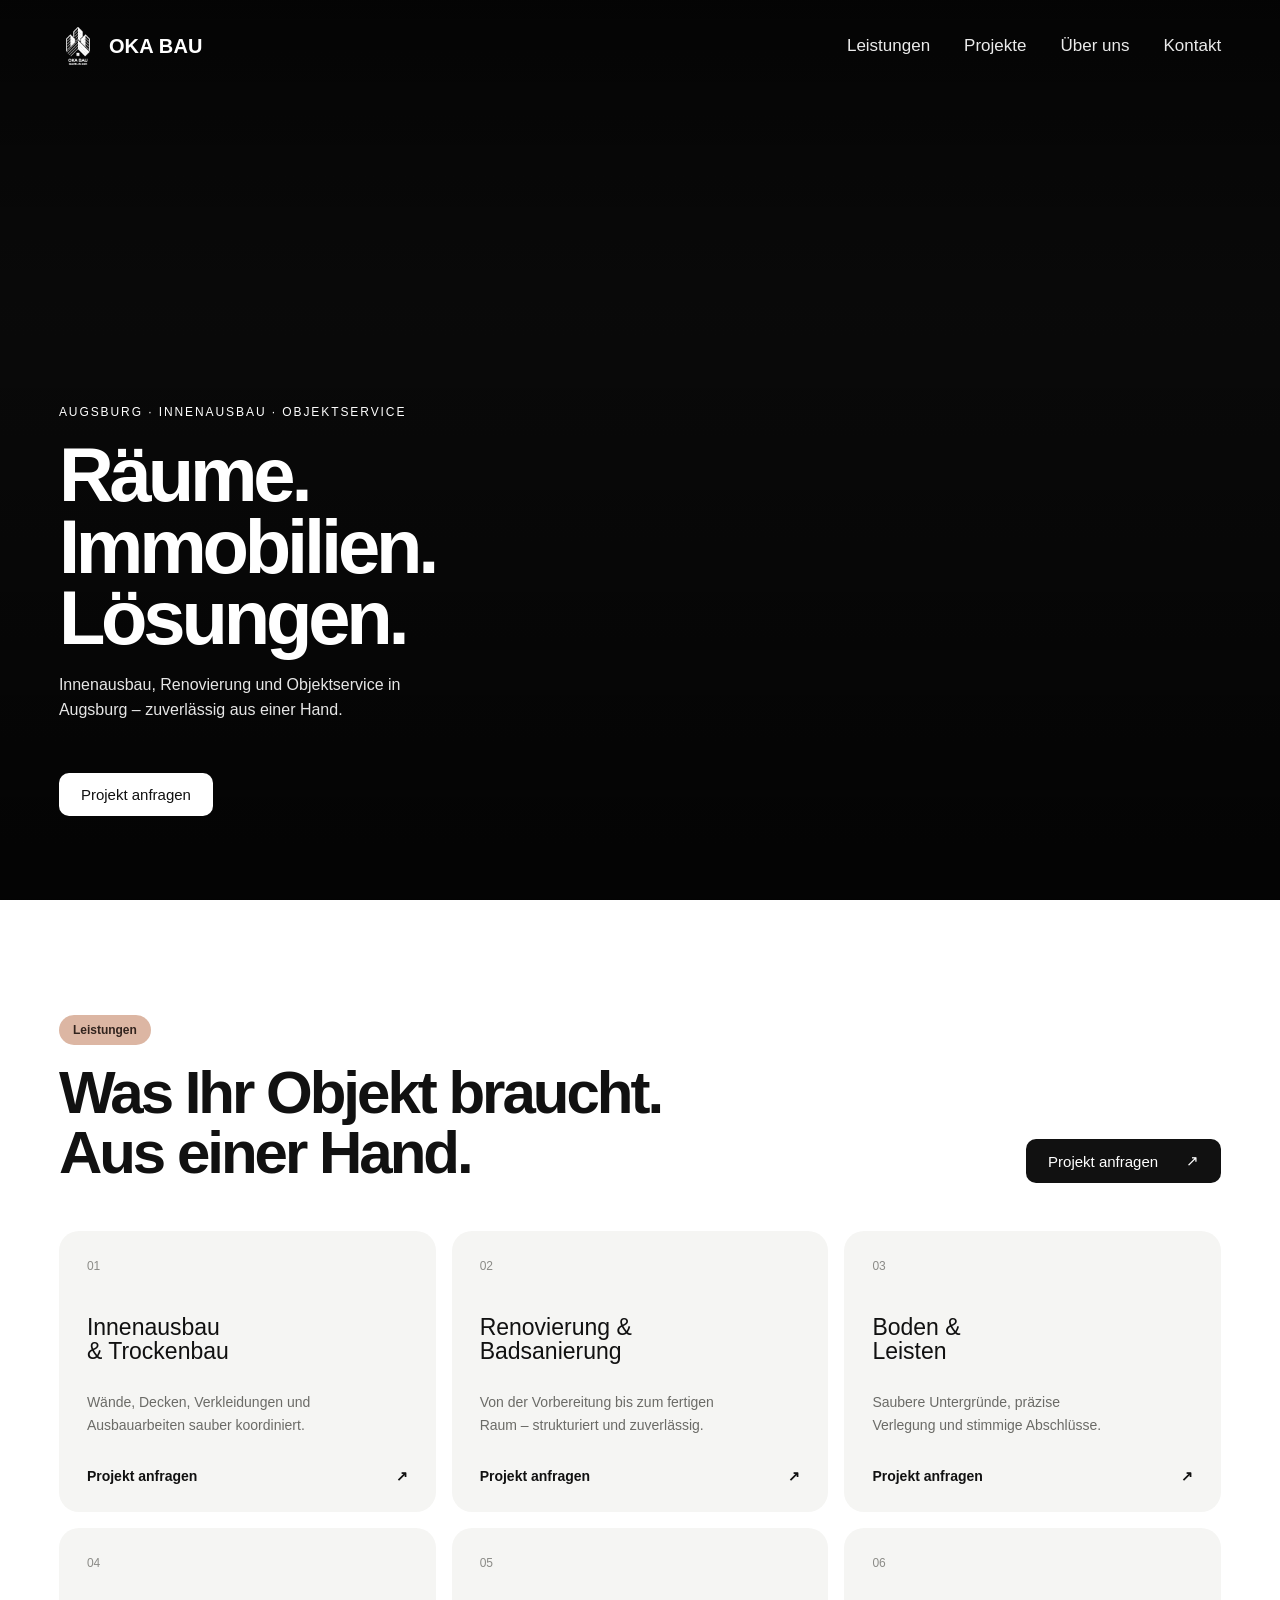
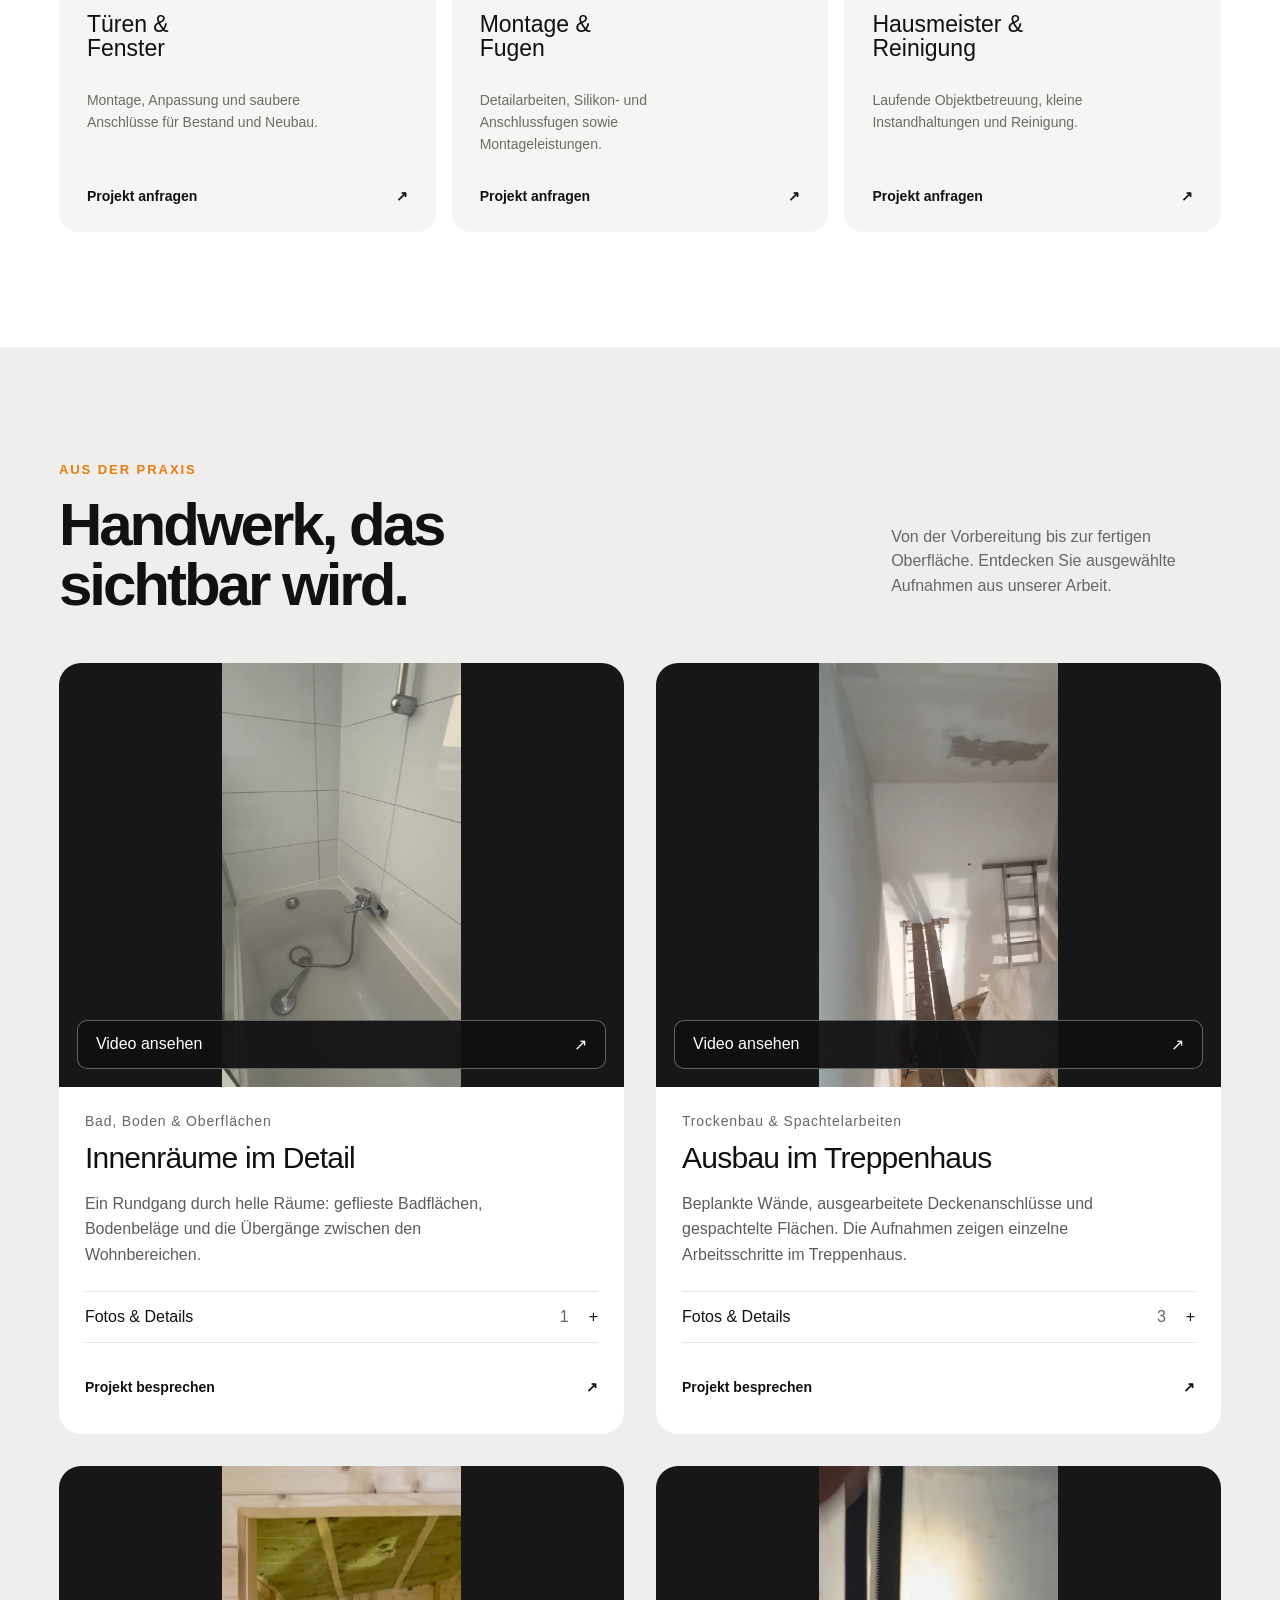
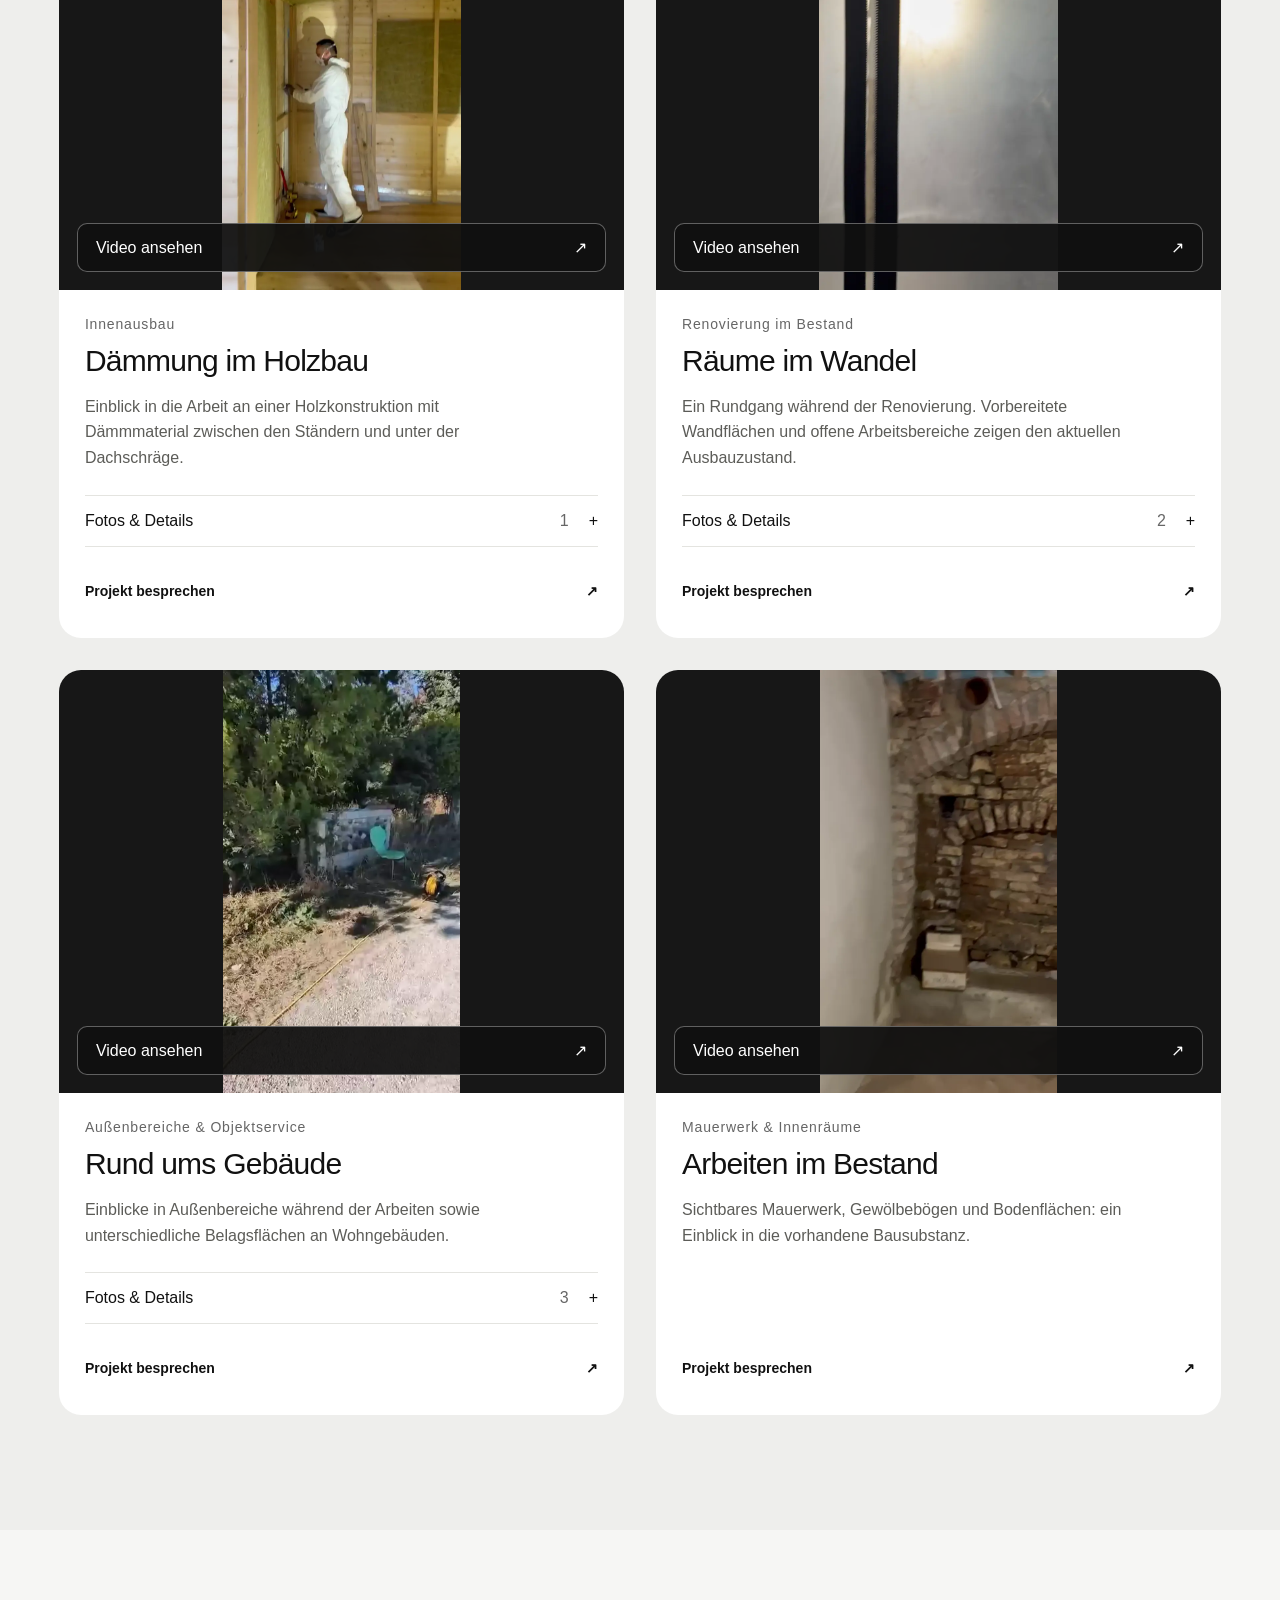
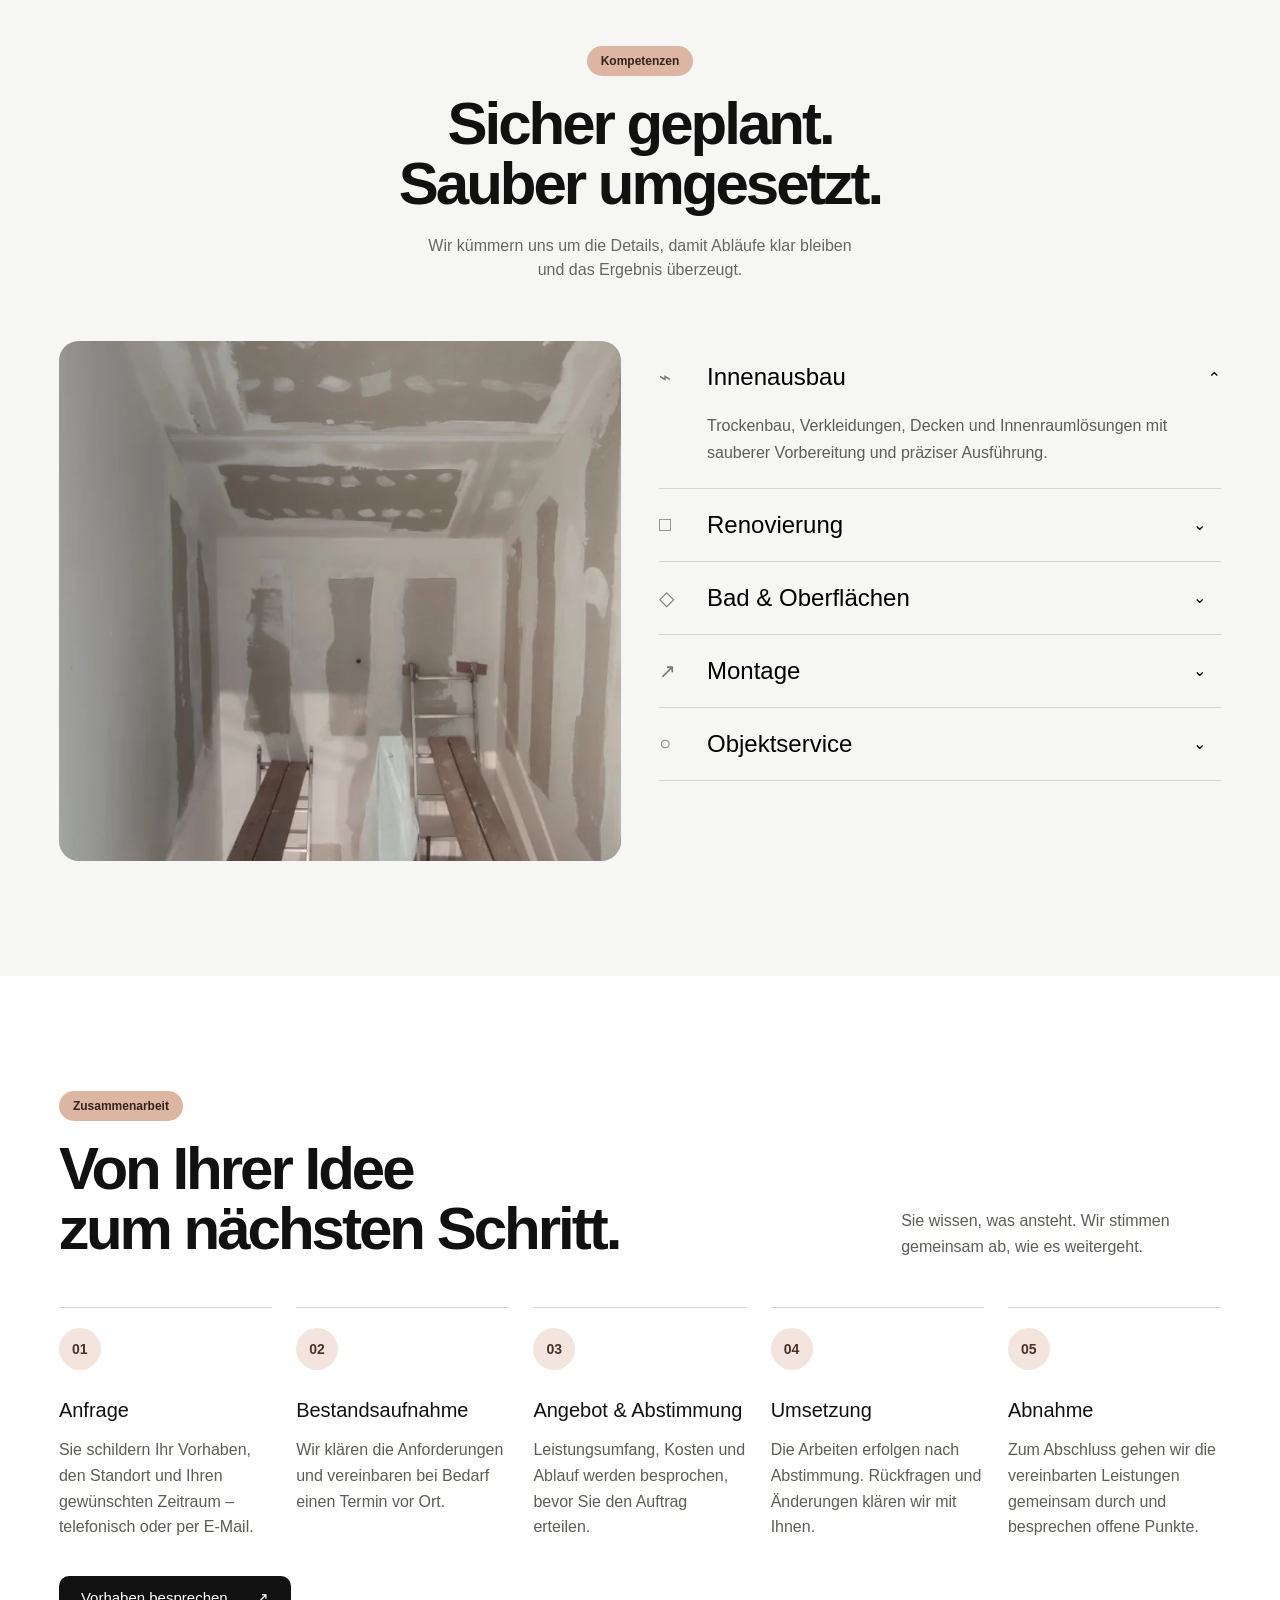
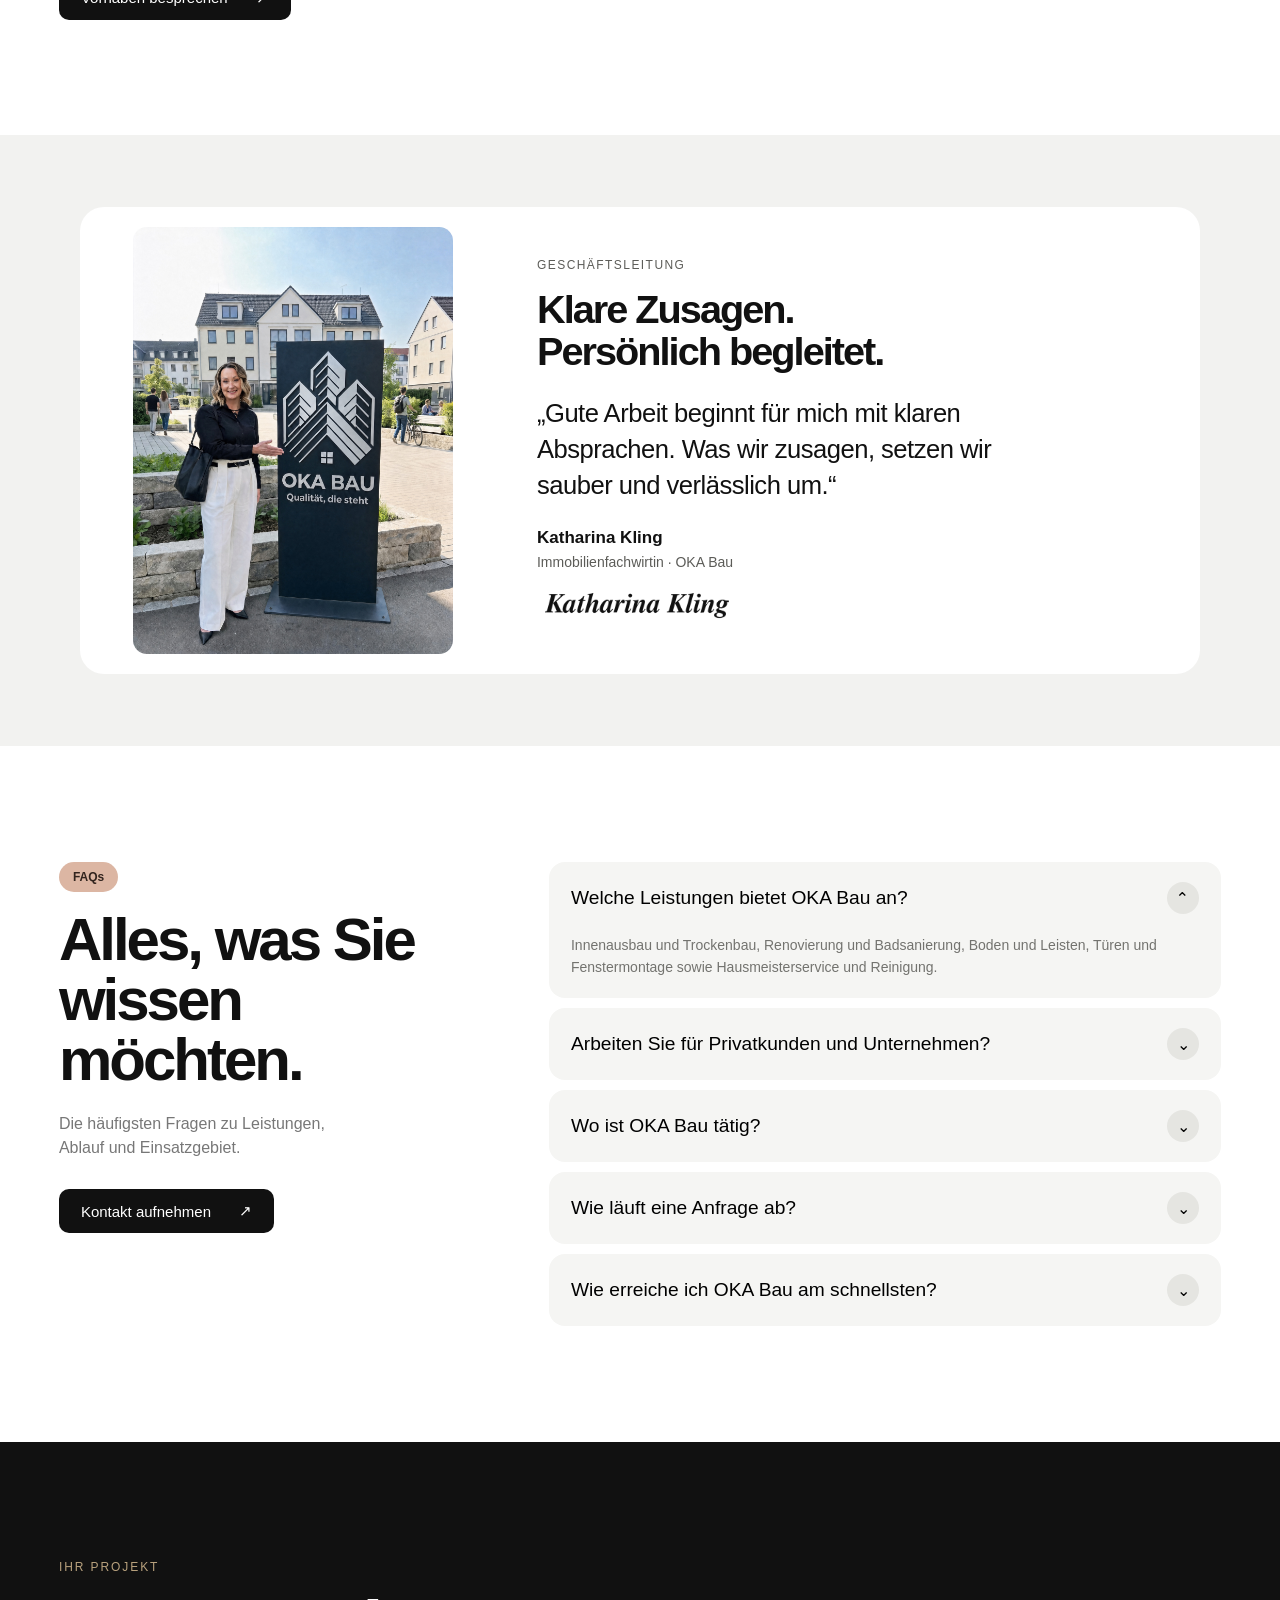
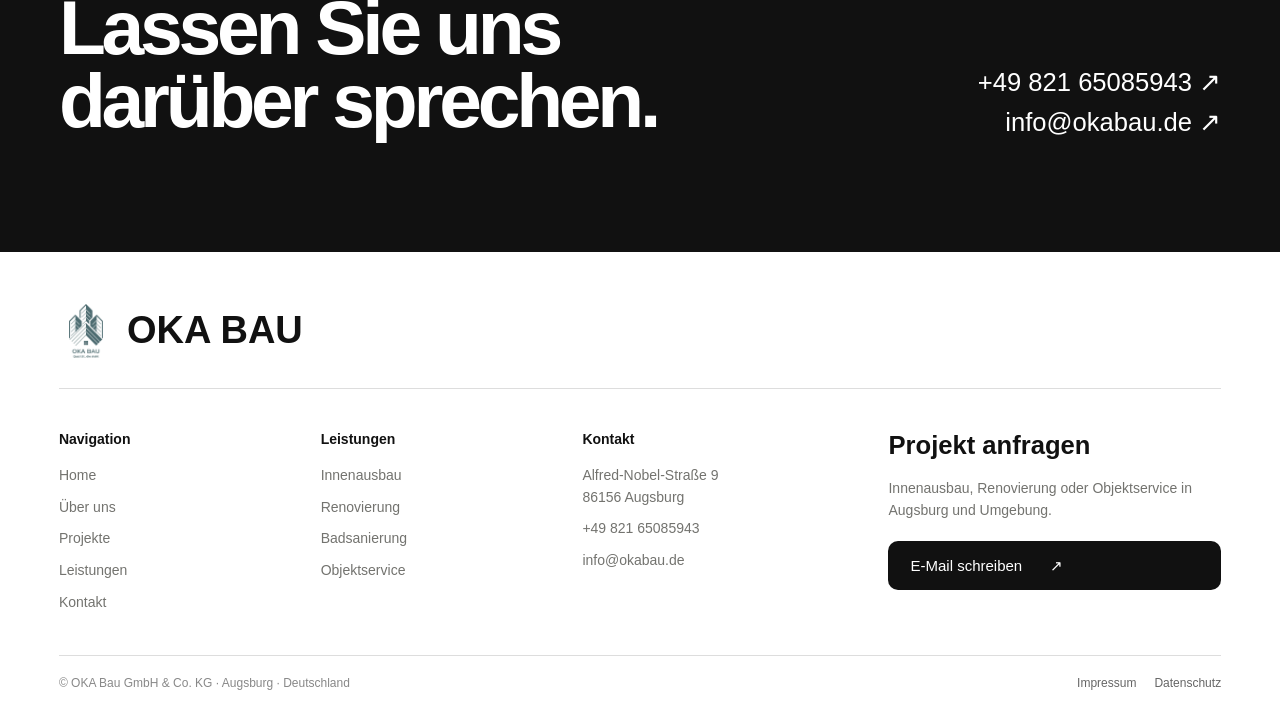
==== commit b83574ef: "Add files via upload" ====
--- a/index.html
+++ b/index.html
@@ -1,5 +1,5 @@
-<!doctype html><html lang="de"><head><meta charset="utf-8"><meta name="viewport" content="width=device-width,initial-scale=1,viewport-fit=cover"><title>OKA Bau Augsburg — Innenausbau, Renovierung & Objektservice</title><meta name="description" content="OKA Bau GmbH & Co. KG in Augsburg: Innenausbau, Trockenbau, Renovierung, Badsanierung, Boden, Türen, Montage, Hausmeisterservice und Reinigung."><meta name="theme-color" content="#0a0a0a"><link rel="canonical" href="https://oka-bau.de/"><link rel="stylesheet" href="style.css"></head><body>
-<div class="heroWrap" id="home"><section class="hero"><video id="heroVideo" autoplay muted loop playsinline preload="auto"><source media="(max-width: 767px)" src="assets/hero-mobile.mp4" type="video/mp4"><source src="assets/hero.mp4" type="video/mp4"></video><div class="heroOverlay"></div><header class="nav"><a class="brand" href="#home"><img src="assets/logo.png" alt="OKA Bau"><span>OKA BAU</span></a><nav><a href="#services">Leistungen</a><a href="#projects">Projekte</a><a href="#director">Über uns</a><a href="#contact">Kontakt</a></nav><button class="menu" aria-label="Menü"><span></span><span></span></button></header><div class="heroContent"><div class="heroText"><div class="kicker reveal">AUGSBURG · INNENAUSBAU · OBJEKTSERVICE</div><h1 class="words">Räume. Immobilien. Lösungen.</h1><p class="reveal">Innenausbau, Renovierung und Objektservice in Augsburg – zuverlässig aus einer Hand.</p></div></div></section></div>
+<!doctype html><html lang="de"><head><meta charset="utf-8"><meta name="viewport" content="width=device-width,initial-scale=1,viewport-fit=cover"><title>OKA Bau Augsburg — Innenausbau, Renovierung & Objektservice</title><meta name="description" content="OKA Bau GmbH & Co. KG in Augsburg: Innenausbau, Trockenbau, Renovierung, Badsanierung, Boden, Türen, Montage, Hausmeisterservice und Reinigung."><meta name="theme-color" content="#0a0a0a"><link rel="canonical" href="https://oka-bau.de/"><link rel="stylesheet" href="style.css"><noscript><style>.reveal,.word{opacity:1;transform:none}.videoStart{display:none}</style></noscript></head><body>
+<div class="heroWrap" id="home"><section class="hero"><video id="heroVideo" autoplay muted loop playsinline preload="auto"><source media="(max-width: 767px)" src="assets/hero-mobile.mp4" type="video/mp4"><source src="assets/hero.mp4" type="video/mp4"></video><div class="heroOverlay"></div><header class="nav"><a class="brand" href="#home"><img src="assets/logo.png" alt="OKA Bau"><span>OKA BAU</span></a><nav id="mainNavigation"><a href="#services">Leistungen</a><a href="#projects">Projekte</a><a href="#director">Über uns</a><a href="#contact">Kontakt</a></nav><button class="menu" aria-label="Menü" aria-expanded="false" aria-controls="mainNavigation"><span></span><span></span></button></header><div class="heroContent"><div class="heroText"><div class="kicker reveal">AUGSBURG · INNENAUSBAU · OBJEKTSERVICE</div><h1 class="words">Räume. Immobilien. Lösungen.</h1><p class="reveal">Innenausbau, Renovierung und Objektservice in Augsburg – zuverlässig aus einer Hand.</p><a class="btn white heroCta" href="#contact">Projekt anfragen</a></div></div></section></div>
 <main>
 <section class="section services" id="services"><div class="sectionTop"><div><span class="pill reveal">Leistungen</span><h2 class="words">Was Ihr Objekt braucht.<br>Aus einer Hand.</h2></div><a class="btn black reveal" href="#contact">Projekt anfragen <span>↗</span></a></div><div class="serviceGrid">
 <a class="serviceCard reveal" href="#contact"><span>01</span><h3>Innenausbau & Trockenbau</h3><p>Wände, Decken, Verkleidungen und Ausbauarbeiten sauber koordiniert.</p><span class="serviceAction">Projekt anfragen <span aria-hidden="true">↗</span></span></a>
@@ -9,52 +9,13 @@
 <a class="serviceCard reveal" href="#contact"><span>05</span><h3>Montage & Fugen</h3><p>Detailarbeiten, Silikon- und Anschlussfugen sowie Montageleistungen.</p><span class="serviceAction">Projekt anfragen <span aria-hidden="true">↗</span></span></a>
 <a class="serviceCard reveal" href="#contact"><span>06</span><h3>Hausmeister & Reinigung</h3><p>Laufende Objektbetreuung, kleine Instandhaltungen und Reinigung.</p><span class="serviceAction">Projekt anfragen <span aria-hidden="true">↗</span></span></a>
 </div></section>
-<section class="section projects" id="projects" aria-labelledby="projectsTitle">
-  <div class="projectsHead">
-    <div><div class="projectLabel reveal"><i aria-hidden="true"></i> PROJEKTE</div><h2 class="words" id="projectsTitle">Einblicke in<br>unsere Arbeit.</h2></div>
-    <p class="reveal">Einblicke in Innenräume, vorhandene Bausubstanz und unterschiedliche Arbeitsstände unserer Projekte.</p>
-  </div>
-  <div class="projectGrid">
-    <article class="projectCase reveal">
-      <div class="projectVideo"><video controls playsinline preload="none" poster="assets/project-1.jpg" src="assets/project-1.mp4" aria-label="Projektvideo: Innenausbau im Bestand"></video></div>
-      <div class="projectDetails">
-        <span class="projectStatus">Einblick · Arbeitsstand</span>
-        <h3>Innenausbau im Bestand</h3>
-        <p>Freigelegte Wandflächen und der vorhandene Fliesenboden zeigen den Innenraum während der Renovierung.</p>
-        <dl><div><dt>Im Bild</dt><dd>Wandflächen und vorhandener Fliesenboden</dd></div><div><dt>Schwerpunkt</dt><dd>Innenausbau im bestehenden Gebäude</dd></div></dl>
-        <a class="projectInquiry" href="#contact">Ähnliches Projekt anfragen <span aria-hidden="true">↗</span></a>
-      </div>
-    </article>
-    <article class="projectCase reveal">
-      <div class="projectVideo"><video controls playsinline preload="none" poster="assets/project-2.jpg" src="assets/project-2.mp4" aria-label="Projektvideo: Dachraum im Zwischenstand"></video></div>
-      <div class="projectDetails">
-        <span class="projectStatus">Einblick · Arbeitsstand</span>
-        <h3>Dachraum im Zwischenstand</h3>
-        <p>Sichtbare Holzbalken und die vorhandene Bodenfläche geben Einblick in den Dachraum während der Arbeiten.</p>
-        <dl><div><dt>Im Bild</dt><dd>Holzbalken und Bodenfläche</dd></div><div><dt>Schwerpunkt</dt><dd>Arbeiten an vorhandener Bausubstanz</dd></div></dl>
-        <a class="projectInquiry" href="#contact">Ähnliches Projekt anfragen <span aria-hidden="true">↗</span></a>
-      </div>
-    </article>
-    <article class="projectCase reveal">
-      <div class="projectVideo"><video controls playsinline preload="none" poster="assets/project-3.jpg" src="assets/project-3.mp4" aria-label="Projektvideo: Decke und Wände"></video></div>
-      <div class="projectDetails">
-        <span class="projectStatus">Einblick · Arbeitsstand</span>
-        <h3>Decke & Wände</h3>
-        <p>Wandflächen und Arbeitsmaterial geben einen Einblick in die laufenden Innenarbeiten.</p>
-        <dl><div><dt>Im Bild</dt><dd>Wandflächen und Arbeitsmaterial</dd></div><div><dt>Schwerpunkt</dt><dd>Innenraum im Ausbau</dd></div></dl>
-        <a class="projectInquiry" href="#contact">Ähnliches Projekt anfragen <span aria-hidden="true">↗</span></a>
-      </div>
-    </article>
-  </div>
-  <!-- Add verified photos of the SAME project here as div.projectComparison.
-       Label each actual phase with figcaption. Never infer a before/after pair from unrelated assets. -->
-</section>
-<section class="section features"><div class="centerHead"><span class="pill reveal">Kompetenzen</span><h2 class="words">Sicher geplant.<br>Sauber umgesetzt.</h2><p class="reveal">Wir kümmern uns um die Details, damit Abläufe klar bleiben und das Ergebnis überzeugt.</p></div><div class="featureSplit"><div class="featureMedia reveal"><img id="featureImage" src="assets/feature-1.jpg" alt="Trockenbau: Metallständerwerk für die Raumaufteilung" width="719" height="1600" loading="lazy"></div><div class="featureList">
-<div class="featureItem open reveal" data-img="assets/feature-1.jpg" data-alt="Trockenbau: Metallständerwerk für die Raumaufteilung"><button><span class="icon">⌁</span><b>Innenausbau</b><em>⌄</em></button><div class="featureAnswer"><p>Trockenbau, Verkleidungen, Decken und Innenraumlösungen mit sauberer Vorbereitung und präziser Ausführung.</p></div></div>
-<div class="featureItem reveal" data-img="assets/feature-2.jpg" data-alt="Wohnraum mit hellen Wänden und unterschiedlichen Bodenbelägen"><button><span class="icon">□</span><b>Renovierung</b><em>⌄</em></button><div class="featureAnswer"><p>Bestehende Räume werden strukturiert überarbeitet – vom Untergrund bis zum fertigen Finish.</p></div></div>
-<div class="featureItem reveal" data-img="assets/feature-3.jpg" data-alt="Materialtransport auf einer beladenen Pritsche"><button><span class="icon">◇</span><b>Bad & Oberflächen</b><em>⌄</em></button><div class="featureAnswer"><p>Koordinierte Badsanierung, Fliesen- und Oberflächenarbeiten für ein stimmiges Gesamtbild.</p></div></div>
-<div class="featureItem reveal" data-img="assets/feature-4.jpg" data-alt="Dachraum mit sichtbaren Holzbalken"><button><span class="icon">↗</span><b>Montage</b><em>⌄</em></button><div class="featureAnswer"><p>Türen, Fenster, Leisten, Fugen und Montagearbeiten werden sauber in den Projektablauf integriert.</p></div></div>
-<div class="featureItem reveal" data-img="assets/feature-5.jpg" data-alt="Gepflasterter Gartenweg mit Bepflanzung"><button><span class="icon">○</span><b>Objektservice</b><em>⌄</em></button><div class="featureAnswer"><p>Hausmeisterservice, Reinigung und kleine Instandhaltungen für private und gewerbliche Objekte.</p></div></div>
+<section class="section projects" id="projects" aria-labelledby="projectsTitle"><div class="projectsHead"><div><div class="projectLabel reveal">AUS DER PRAXIS</div><h2 class="words" id="projectsTitle">Handwerk, das<br>sichtbar wird.</h2></div><p class="reveal">Von der Vorbereitung bis zur fertigen Oberfläche. Entdecken Sie ausgewählte Aufnahmen aus unserer Arbeit.</p></div><div class="projectGrid"><article class="projectCase reveal"><div class="projectVideo"><video controls playsinline preload="none" poster="assets/work/innenraeume-poster.webp" src="assets/work/innenraeume.mp4" aria-label="Innenräume im Detail"></video><button class="videoStart" type="button">Video ansehen <span aria-hidden="true">↗</span></button></div><div class="projectDetails"><span class="projectStatus">Bad, Boden & Oberflächen</span><h3>Innenräume im Detail</h3><p>Ein Rundgang durch helle Räume: geflieste Badflächen, Bodenbeläge und die Übergänge zwischen den Wohnbereichen.</p><details class="projectGallery"><summary>Fotos & Details <span>1</span></summary><div class="projectPhotos"><a class="galleryPhoto" href="assets/work/dekorwand.webp" data-gallery aria-label="Foto vergrößern: Dekorative Wandoberfläche im Schlafzimmer"><img src="assets/work/dekorwand.webp" alt="Dekorative Wandoberfläche im Schlafzimmer" loading="lazy" decoding="async"><span>Foto ansehen</span></a></div></details><a class="projectInquiry" href="#contact">Projekt besprechen <span aria-hidden="true">↗</span></a></div></article><article class="projectCase reveal"><div class="projectVideo"><video controls playsinline preload="none" poster="assets/work/treppenhaus-poster.webp" src="assets/work/treppenhaus.mp4" aria-label="Ausbau im Treppenhaus"></video><button class="videoStart" type="button">Video ansehen <span aria-hidden="true">↗</span></button></div><div class="projectDetails"><span class="projectStatus">Trockenbau & Spachtelarbeiten</span><h3>Ausbau im Treppenhaus</h3><p>Beplankte Wände, ausgearbeitete Deckenanschlüsse und gespachtelte Flächen. Die Aufnahmen zeigen einzelne Arbeitsschritte im Treppenhaus.</p><details class="projectGallery"><summary>Fotos & Details <span>3</span></summary><div class="projectPhotos"><a class="galleryPhoto" href="assets/work/treppenhaus-beplankung.webp" data-gallery aria-label="Foto vergrößern: Beplankung im Treppenhaus"><img src="assets/work/treppenhaus-beplankung.webp" alt="Beplankung im Treppenhaus" loading="lazy" decoding="async"><span>Foto ansehen</span></a><a class="galleryPhoto" href="assets/work/treppenhaus.webp" data-gallery aria-label="Foto vergrößern: Wände und Decke während der Spachtelarbeiten"><img src="assets/work/treppenhaus.webp" alt="Wände und Decke während der Spachtelarbeiten" loading="lazy" decoding="async"><span>Foto ansehen</span></a><a class="galleryPhoto" href="assets/work/deckendetail.webp" data-gallery aria-label="Foto vergrößern: Detail eines Deckenanschlusses"><img src="assets/work/deckendetail.webp" alt="Detail eines Deckenanschlusses" loading="lazy" decoding="async"><span>Foto ansehen</span></a></div></details><a class="projectInquiry" href="#contact">Projekt besprechen <span aria-hidden="true">↗</span></a></div></article><article class="projectCase reveal"><div class="projectVideo"><video controls playsinline preload="none" poster="assets/work/daemmung-poster.webp" src="assets/work/daemmung.mp4" aria-label="Dämmung im Holzbau"></video><button class="videoStart" type="button">Video ansehen <span aria-hidden="true">↗</span></button></div><div class="projectDetails"><span class="projectStatus">Innenausbau</span><h3>Dämmung im Holzbau</h3><p>Einblick in die Arbeit an einer Holzkonstruktion mit Dämmmaterial zwischen den Ständern und unter der Dachschräge.</p><details class="projectGallery"><summary>Fotos & Details <span>1</span></summary><div class="projectPhotos"><a class="galleryPhoto" href="assets/work/daemmung.webp" data-gallery aria-label="Foto vergrößern: Einsetzen von Dämmmaterial in eine Holzkonstruktion"><img src="assets/work/daemmung.webp" alt="Einsetzen von Dämmmaterial in eine Holzkonstruktion" loading="lazy" decoding="async"><span>Foto ansehen</span></a></div></details><a class="projectInquiry" href="#contact">Projekt besprechen <span aria-hidden="true">↗</span></a></div></article><article class="projectCase reveal"><div class="projectVideo"><video controls playsinline preload="none" poster="assets/work/renovierung-poster.webp" src="assets/work/renovierung.mp4" aria-label="Räume im Wandel"></video><button class="videoStart" type="button">Video ansehen <span aria-hidden="true">↗</span></button></div><div class="projectDetails"><span class="projectStatus">Renovierung im Bestand</span><h3>Räume im Wandel</h3><p>Ein Rundgang während der Renovierung. Vorbereitete Wandflächen und offene Arbeitsbereiche zeigen den aktuellen Ausbauzustand.</p><details class="projectGallery"><summary>Fotos & Details <span>2</span></summary><div class="projectPhotos"><a class="galleryPhoto" href="assets/work/staenderwand.webp" data-gallery aria-label="Foto vergrößern: Metallständerwand während des Innenausbaus"><img src="assets/work/staenderwand.webp" alt="Metallständerwand während des Innenausbaus" loading="lazy" decoding="async"><span>Foto ansehen</span></a><a class="galleryPhoto" href="assets/work/bad-vorbereitung.webp" data-gallery aria-label="Foto vergrößern: Geöffnete Wandflächen im Bad während der Vorbereitung"><img src="assets/work/bad-vorbereitung.webp" alt="Geöffnete Wandflächen im Bad während der Vorbereitung" loading="lazy" decoding="async"><span>Foto ansehen</span></a></div></details><a class="projectInquiry" href="#contact">Projekt besprechen <span aria-hidden="true">↗</span></a></div></article><article class="projectCase reveal"><div class="projectVideo"><video controls playsinline preload="none" poster="assets/work/aussenarbeiten-poster.webp" src="assets/work/aussenarbeiten.mp4" aria-label="Rund ums Gebäude"></video><button class="videoStart" type="button">Video ansehen <span aria-hidden="true">↗</span></button></div><div class="projectDetails"><span class="projectStatus">Außenbereiche & Objektservice</span><h3>Rund ums Gebäude</h3><p>Einblicke in Außenbereiche während der Arbeiten sowie unterschiedliche Belagsflächen an Wohngebäuden.</p><details class="projectGallery"><summary>Fotos & Details <span>3</span></summary><div class="projectPhotos"><a class="galleryPhoto" href="assets/work/aussenbereich.webp" data-gallery aria-label="Foto vergrößern: Plattenbelag entlang eines Gebäudes"><img src="assets/work/aussenbereich.webp" alt="Plattenbelag entlang eines Gebäudes" loading="lazy" decoding="async"><span>Foto ansehen</span></a><a class="galleryPhoto" href="assets/work/balkon.webp" data-gallery aria-label="Foto vergrößern: Balkon mit grauem Plattenbelag"><img src="assets/work/balkon.webp" alt="Balkon mit grauem Plattenbelag" loading="lazy" decoding="async"><span>Foto ansehen</span></a><a class="galleryPhoto" href="assets/work/aussen-bestand.webp" data-gallery aria-label="Foto vergrößern: Außenfläche während der Arbeiten"><img src="assets/work/aussen-bestand.webp" alt="Außenfläche während der Arbeiten" loading="lazy" decoding="async"><span>Foto ansehen</span></a></div></details><a class="projectInquiry" href="#contact">Projekt besprechen <span aria-hidden="true">↗</span></a></div></article><article class="projectCase reveal"><div class="projectVideo"><video controls playsinline preload="none" poster="assets/work/gewolbe-poster.webp" src="assets/work/gewolbe.mp4" aria-label="Arbeiten im Bestand"></video><button class="videoStart" type="button">Video ansehen <span aria-hidden="true">↗</span></button></div><div class="projectDetails"><span class="projectStatus">Mauerwerk & Innenräume</span><h3>Arbeiten im Bestand</h3><p>Sichtbares Mauerwerk, Gewölbebögen und Bodenflächen: ein Einblick in die vorhandene Bausubstanz.</p><a class="projectInquiry" href="#contact">Projekt besprechen <span aria-hidden="true">↗</span></a></div></article></div></section>
+<section class="section features"><div class="centerHead"><span class="pill reveal">Kompetenzen</span><h2 class="words">Sicher geplant.<br>Sauber umgesetzt.</h2><p class="reveal">Wir kümmern uns um die Details, damit Abläufe klar bleiben und das Ergebnis überzeugt.</p></div><div class="featureSplit"><div class="featureMedia reveal"><img id="featureImage" src="assets/work/treppenhaus.webp" alt="Gespachtelte Wände und Decken im Treppenhaus" width="719" height="1600" loading="lazy"></div><div class="featureList">
+<div class="featureItem open reveal" data-img="assets/work/treppenhaus.webp" data-alt="Gespachtelte Wände und Decken im Treppenhaus"><button><span class="icon">⌁</span><b>Innenausbau</b><em>⌄</em></button><div class="featureAnswer"><p>Trockenbau, Verkleidungen, Decken und Innenraumlösungen mit sauberer Vorbereitung und präziser Ausführung.</p></div></div>
+<div class="featureItem reveal" data-img="assets/work/dekorwand.webp" data-alt="Dekorative Wandgestaltung im Schlafzimmer"><button><span class="icon">□</span><b>Renovierung</b><em>⌄</em></button><div class="featureAnswer"><p>Bestehende Räume werden strukturiert überarbeitet – vom Untergrund bis zum fertigen Finish.</p></div></div>
+<div class="featureItem reveal" data-img="assets/work/innenraeume-poster.webp" data-alt="Geflieste Dusche und Badoberflächen"><button><span class="icon">◇</span><b>Bad & Oberflächen</b><em>⌄</em></button><div class="featureAnswer"><p>Koordinierte Badsanierung, Fliesen- und Oberflächenarbeiten für ein stimmiges Gesamtbild.</p></div></div>
+<div class="featureItem reveal" data-img="assets/work/staenderwand.webp" data-alt="Metallständerwerk für eine neue Raumaufteilung"><button><span class="icon">↗</span><b>Montage</b><em>⌄</em></button><div class="featureAnswer"><p>Türen, Fenster, Leisten, Fugen und Montagearbeiten werden sauber in den Projektablauf integriert.</p></div></div>
+<div class="featureItem reveal" data-img="assets/work/balkon.webp" data-alt="Balkonfläche mit grauen Platten"><button><span class="icon">○</span><b>Objektservice</b><em>⌄</em></button><div class="featureAnswer"><p>Hausmeisterservice, Reinigung und kleine Instandhaltungen für private und gewerbliche Objekte.</p></div></div>
 </div></div></section>
 <section class="section process" id="process" aria-labelledby="processTitle">
   <div class="sectionTop"><div><span class="pill reveal">Zusammenarbeit</span><h2 class="words" id="processTitle">Von Ihrer Idee<br>zum nächsten Schritt.</h2></div><p class="processIntro reveal">Sie wissen, was ansteht. Wir stimmen gemeinsam ab, wie es weitergeht.</p></div>
@@ -84,4 +45,4 @@
 <section class="contactBand" id="contact"><div><span class="reveal">IHR PROJEKT</span><h2 class="words">Lassen Sie uns<br>darüber sprechen.</h2></div><div class="contactLinks reveal"><a href="tel:+4982165085943">+49 821 65085943 ↗</a><a href="mailto:info@okabau.de">info@okabau.de ↗</a></div></section>
 </main>
 <footer><div class="footerBrand"><a href="#home"><img src="assets/logo.png" alt="OKA Bau"><span>OKA BAU</span></a></div><div class="footerCols"><div><b>Navigation</b><a href="#home">Home</a><a href="#director">Über uns</a><a href="#projects">Projekte</a><a href="#services">Leistungen</a><a href="#contact">Kontakt</a></div><div><b>Leistungen</b><a href="#services">Innenausbau</a><a href="#services">Renovierung</a><a href="#services">Badsanierung</a><a href="#services">Objektservice</a></div><div><b>Kontakt</b><span>Alfred-Nobel-Straße 9<br>86156 Augsburg</span><a href="tel:+4982165085943">+49 821 65085943</a><a href="mailto:info@okabau.de">info@okabau.de</a></div><div class="footerCta"><b>Projekt anfragen</b><p>Innenausbau, Renovierung oder Objektservice in Augsburg und Umgebung.</p><a class="btn black" href="mailto:info@okabau.de">E-Mail schreiben <span>↗</span></a></div></div><div class="footerBottom"><span>© OKA Bau GmbH & Co. KG · Augsburg · Deutschland</span><span class="legalLinks"><a href="impressum.html">Impressum</a><a href="datenschutz.html">Datenschutz</a></span></div></footer>
-<script src="script.js"></script></body></html>+<dialog id="photoViewer" aria-label="Projektfoto"><button class="viewerClose" type="button" aria-label="Foto schließen">Schließen ×</button><img alt=""><p></p></dialog><script src="script.js"></script></body></html>
--- a/style.css
+++ b/style.css
@@ -221,3 +221,8 @@
   *{scroll-behavior:auto!important}
   .reveal,.word{opacity:1!important;transform:none!important;transition:none!important}
 }
+/* Curated project media: deliberate selection, full frames, click-to-load video. */
+.heroCta{margin-top:24px}.hero p{font-size:16px}.projectGrid{grid-template-columns:repeat(2,minmax(0,1fr));gap:32px}.projectCase{display:flex}.projectVideo{aspect-ratio:4/3;min-height:0;height:auto;background:#171717}.projectVideo video{object-fit:contain}.videoStart{position:absolute;bottom:18px;left:18px;right:18px;display:flex;justify-content:space-between;align-items:center;padding:14px 18px;border:1px solid #ffffff55;border-radius:10px;color:#fff;background:#111e;font-size:16px;cursor:pointer}.videoStart[hidden]{display:none}.projectDetails h3{font-size:30px}.projectStatus{font-size:14px}.projectGallery{margin:0 0 24px}.projectGallery summary{cursor:pointer;padding:16px 0;border-block:1px solid #e4e4e0;display:flex;justify-content:space-between;font-size:16px}.projectGallery summary::after{content:'+'}.projectGallery[open] summary::after{content:'−'}.projectGallery summary span{margin-left:auto;margin-right:20px;color:#666}.projectPhotos{display:grid;grid-template-columns:repeat(2,minmax(0,1fr));gap:12px;padding-top:16px}.galleryPhoto{display:block;min-width:0}.galleryPhoto img{display:block;width:100%;height:200px;object-fit:cover;border-radius:10px}.galleryPhoto span{display:block;font-size:14px;margin-top:8px}.projectInquiry{margin-top:auto}.projectDetails p{max-width:50ch}.projectGallery a:focus-visible,button:focus-visible,summary:focus-visible{outline:3px solid #9b4c08;outline-offset:4px}#photoViewer{padding:52px 16px 16px;border:0;border-radius:16px;background:#151515;color:#fff;max-width:94vw;max-height:94dvh}#photoViewer::backdrop{background:#000d}#photoViewer img{display:block;max-width:85vw;max-height:73dvh;width:auto;height:auto;margin:auto}#photoViewer p{font-size:16px;text-align:center}.viewerClose{position:absolute;right:12px;top:10px;color:#fff;background:transparent;border:0;padding:8px;cursor:pointer}.menu{cursor:pointer}.reveal{opacity:1;transform:none}.js .reveal{opacity:0;transform:translateY(28px)}.js .reveal.in{opacity:1;transform:none}
+@media(max-width:980px){.nav nav.open{display:flex;position:absolute;top:72px;left:18px;right:18px;padding:24px;flex-direction:column;gap:24px;background:#141414f5;border-radius:16px;box-shadow:0 12px 35px #0006;z-index:10}.menu[aria-expanded=true] span:first-child{transform:translateY(4.5px) rotate(45deg)}.menu[aria-expanded=true] span:last-child{transform:translateY(-4.5px) rotate(-45deg)}}
+@media(max-width:640px){.projectGrid{grid-template-columns:1fr;gap:28px}.projectVideo{aspect-ratio:4/5}.projectDetails h3{font-size:28px}.projectPhotos img{height:180px}.heroCta{margin-top:22px}.kicker{font-size:12px;letter-spacing:.06em}}
+@media(prefers-reduced-motion:reduce){.js .reveal{opacity:1;transform:none}.heroContent{transform:none!important;opacity:1!important}}
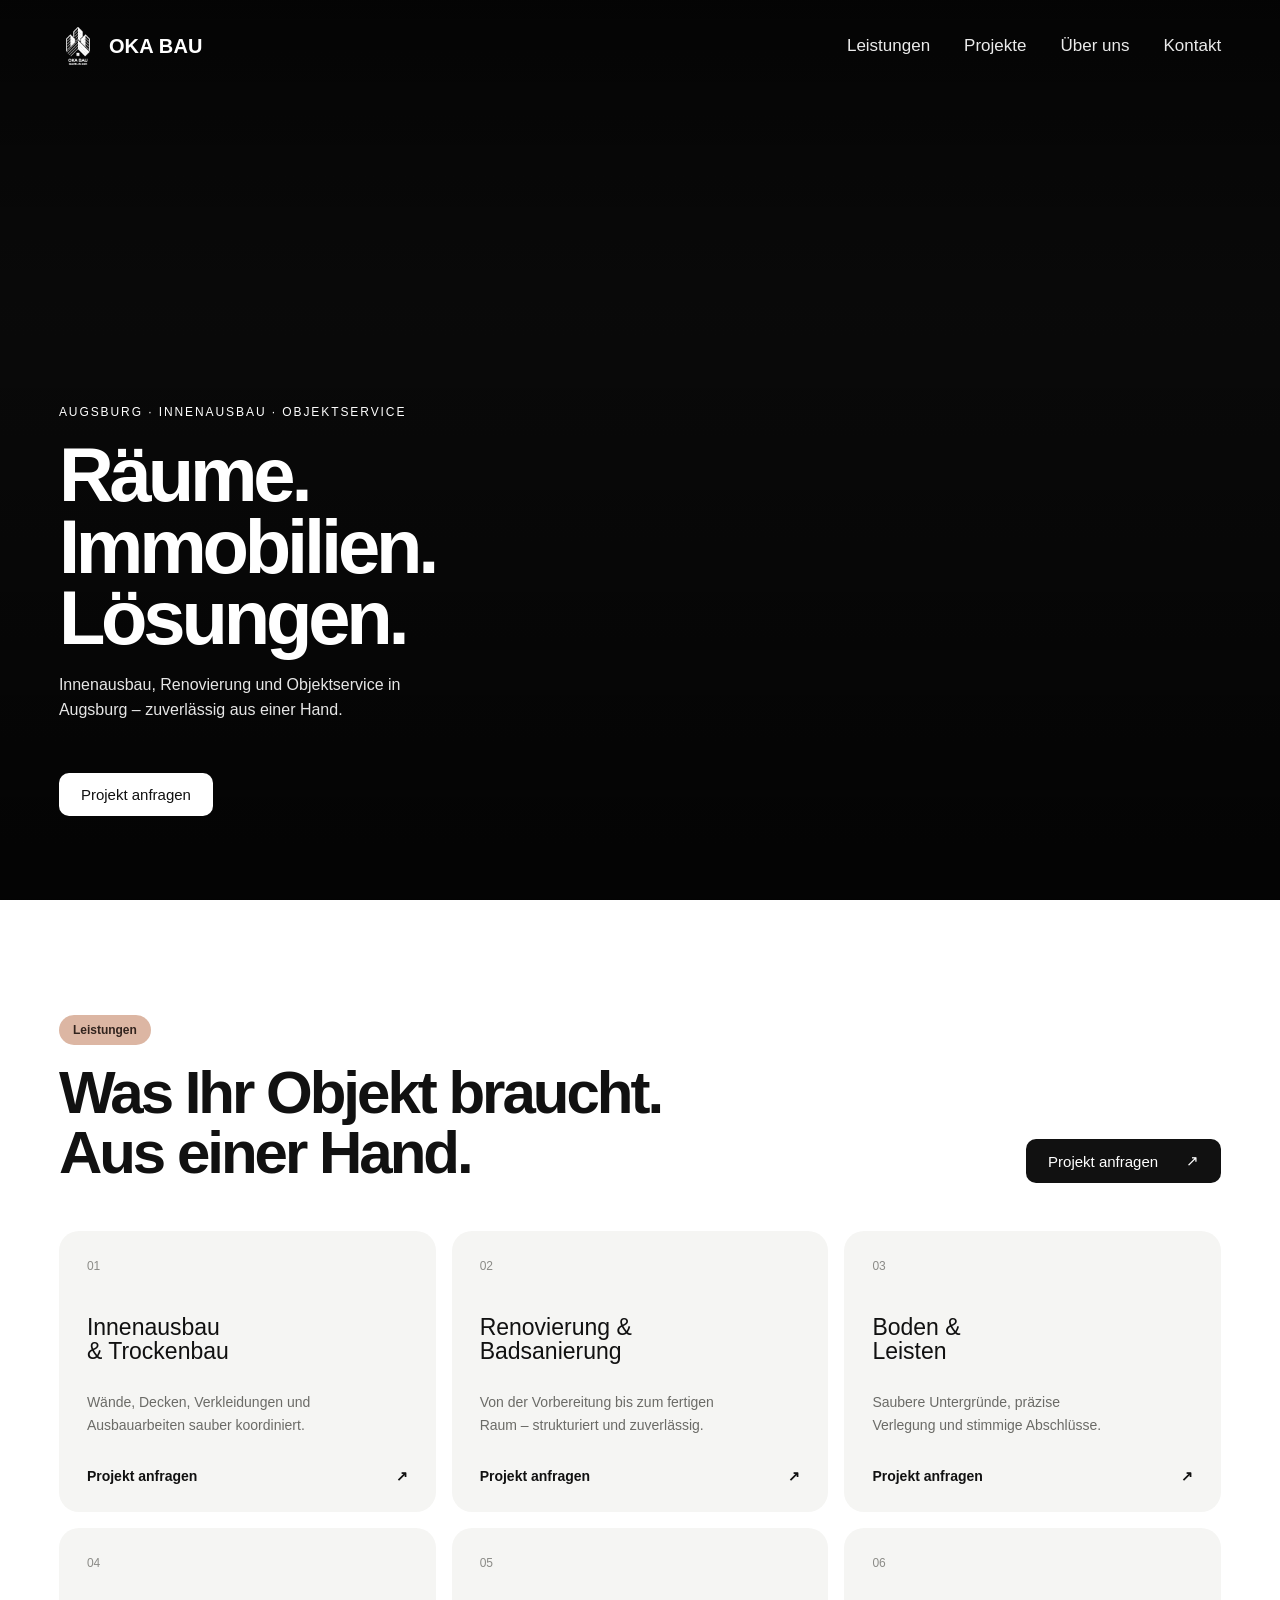
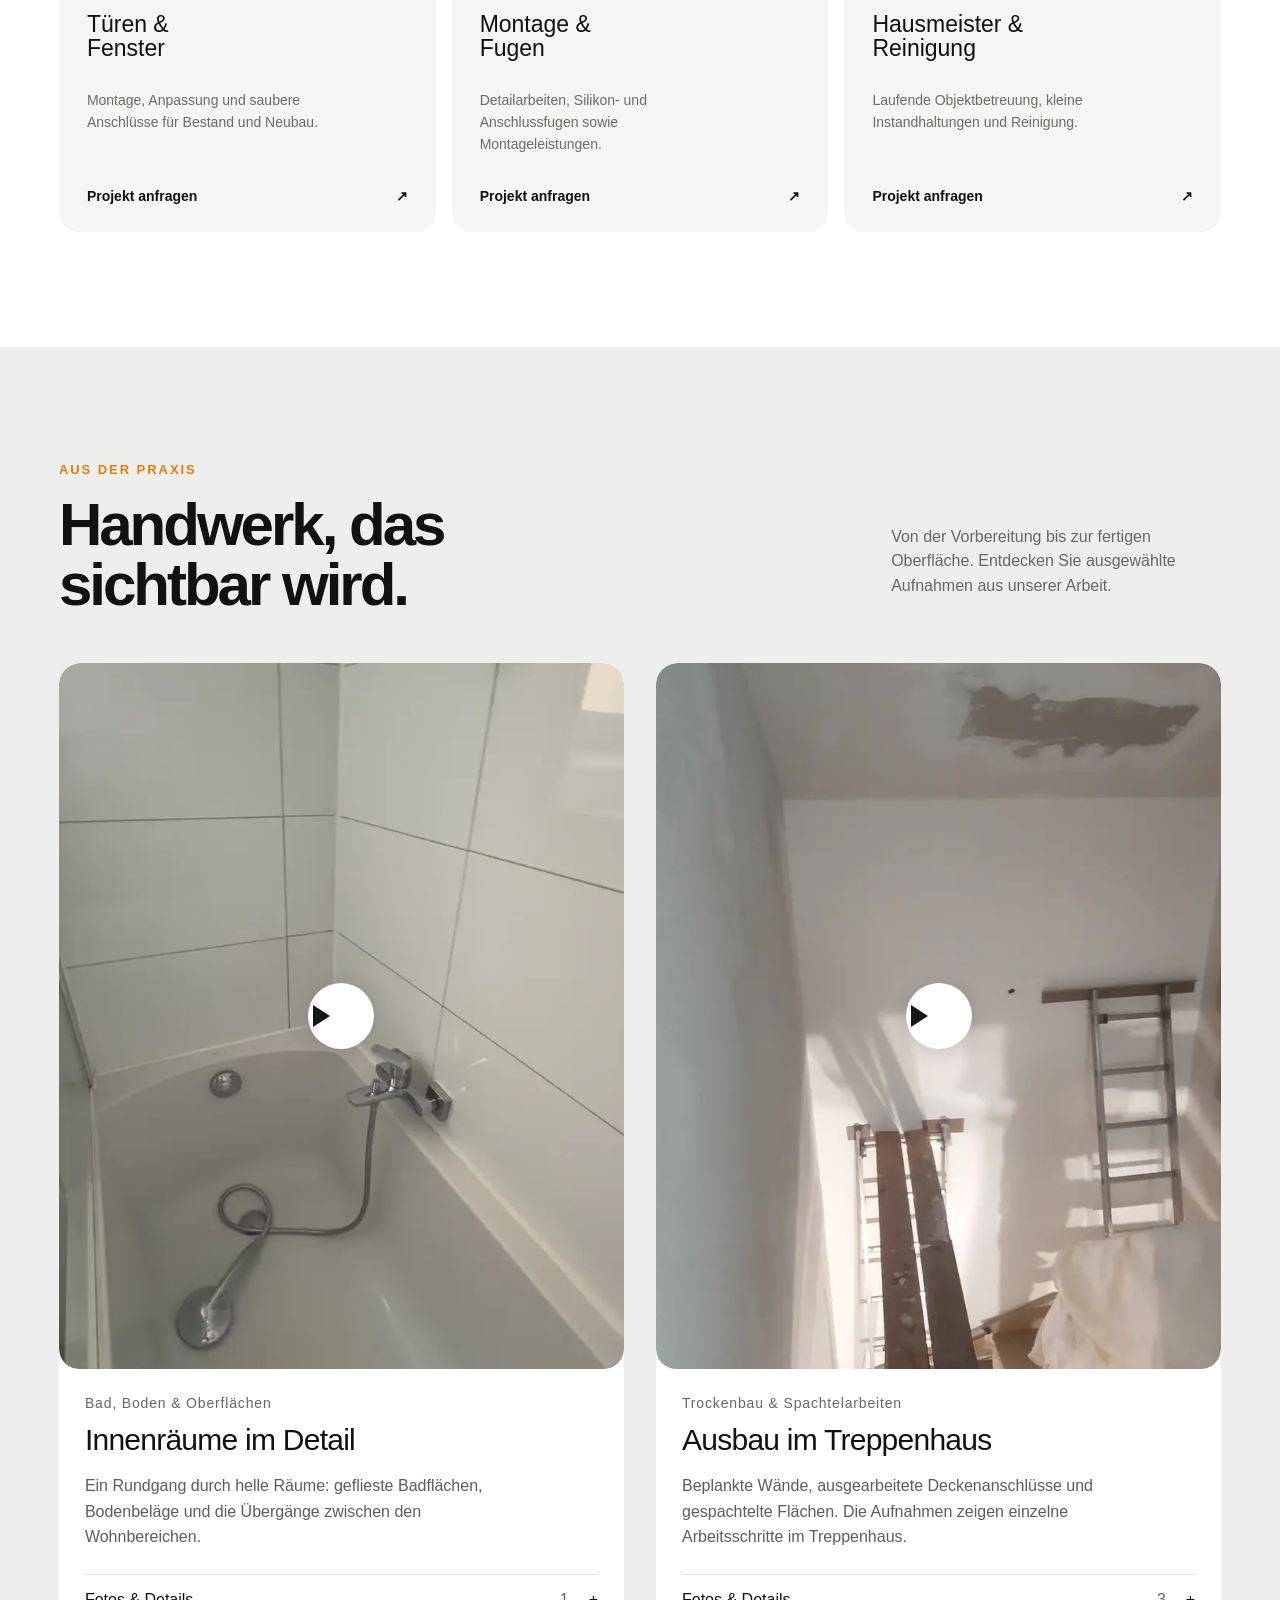
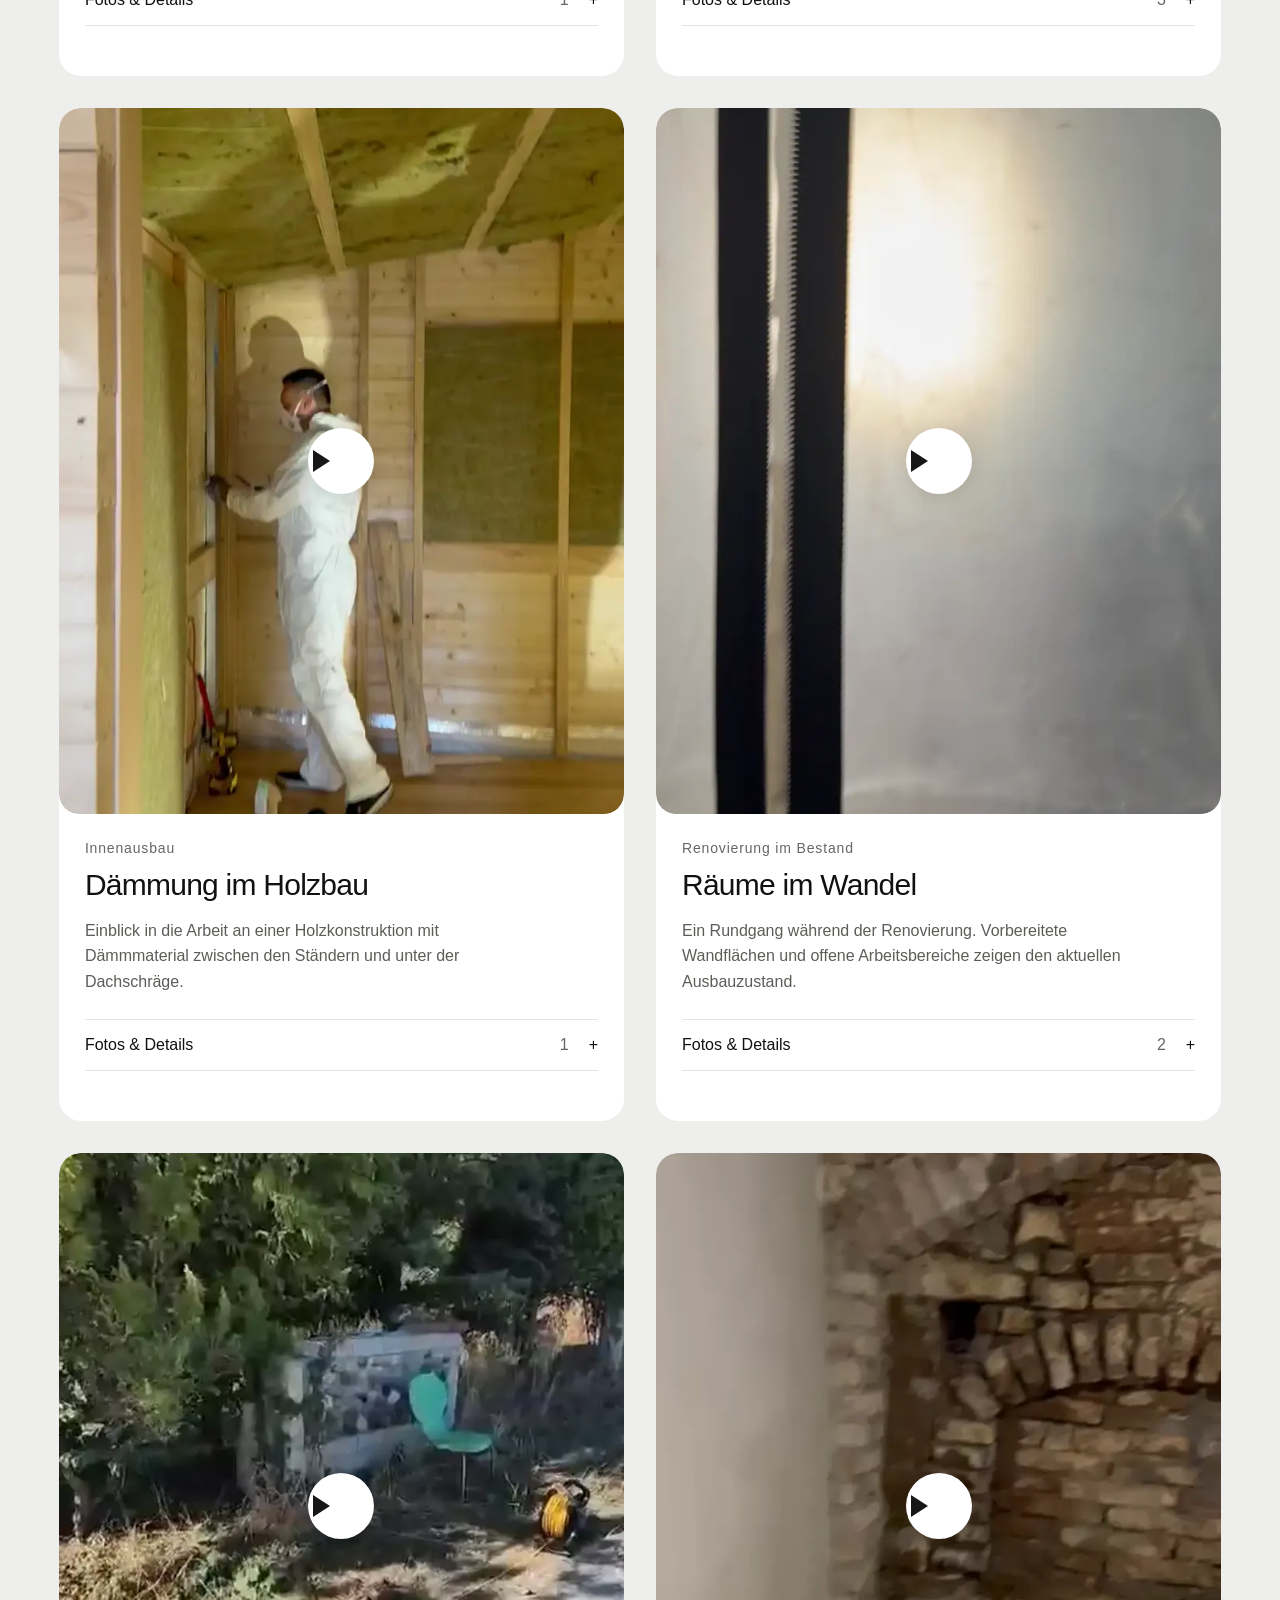
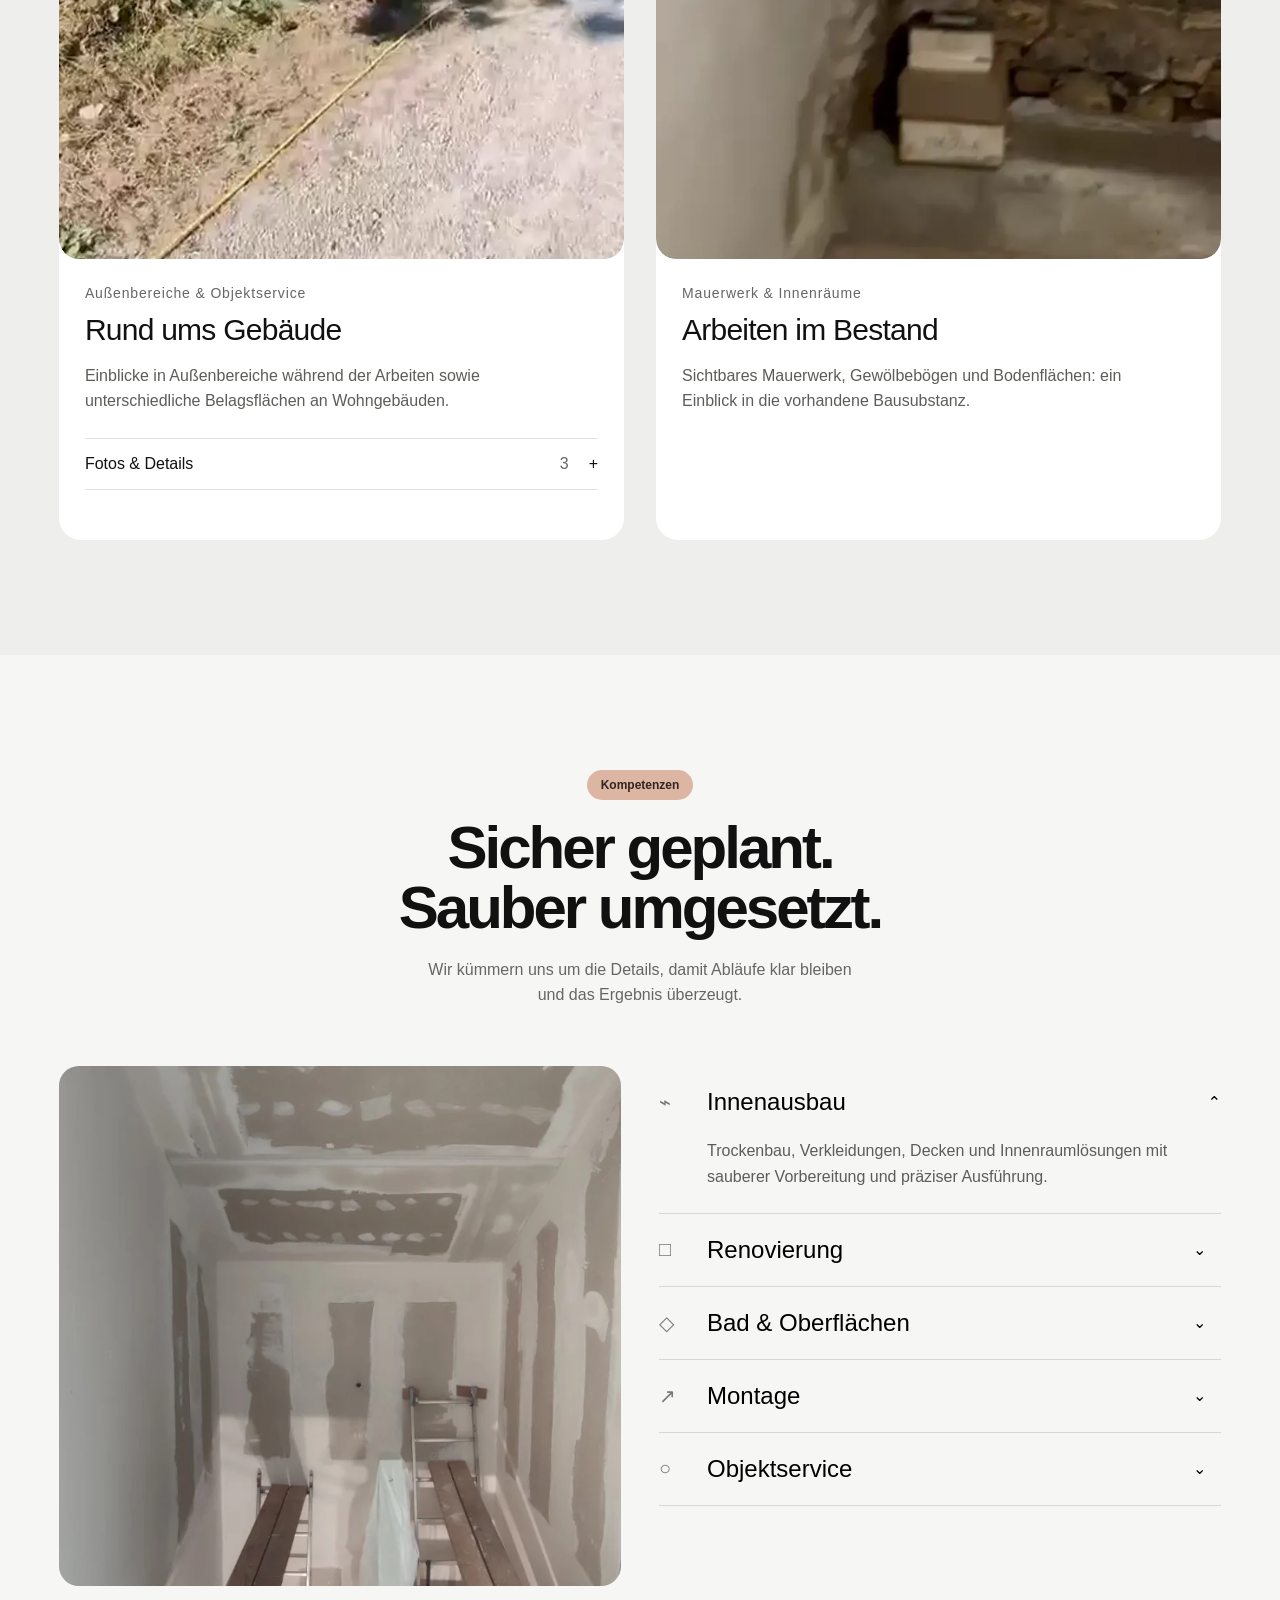
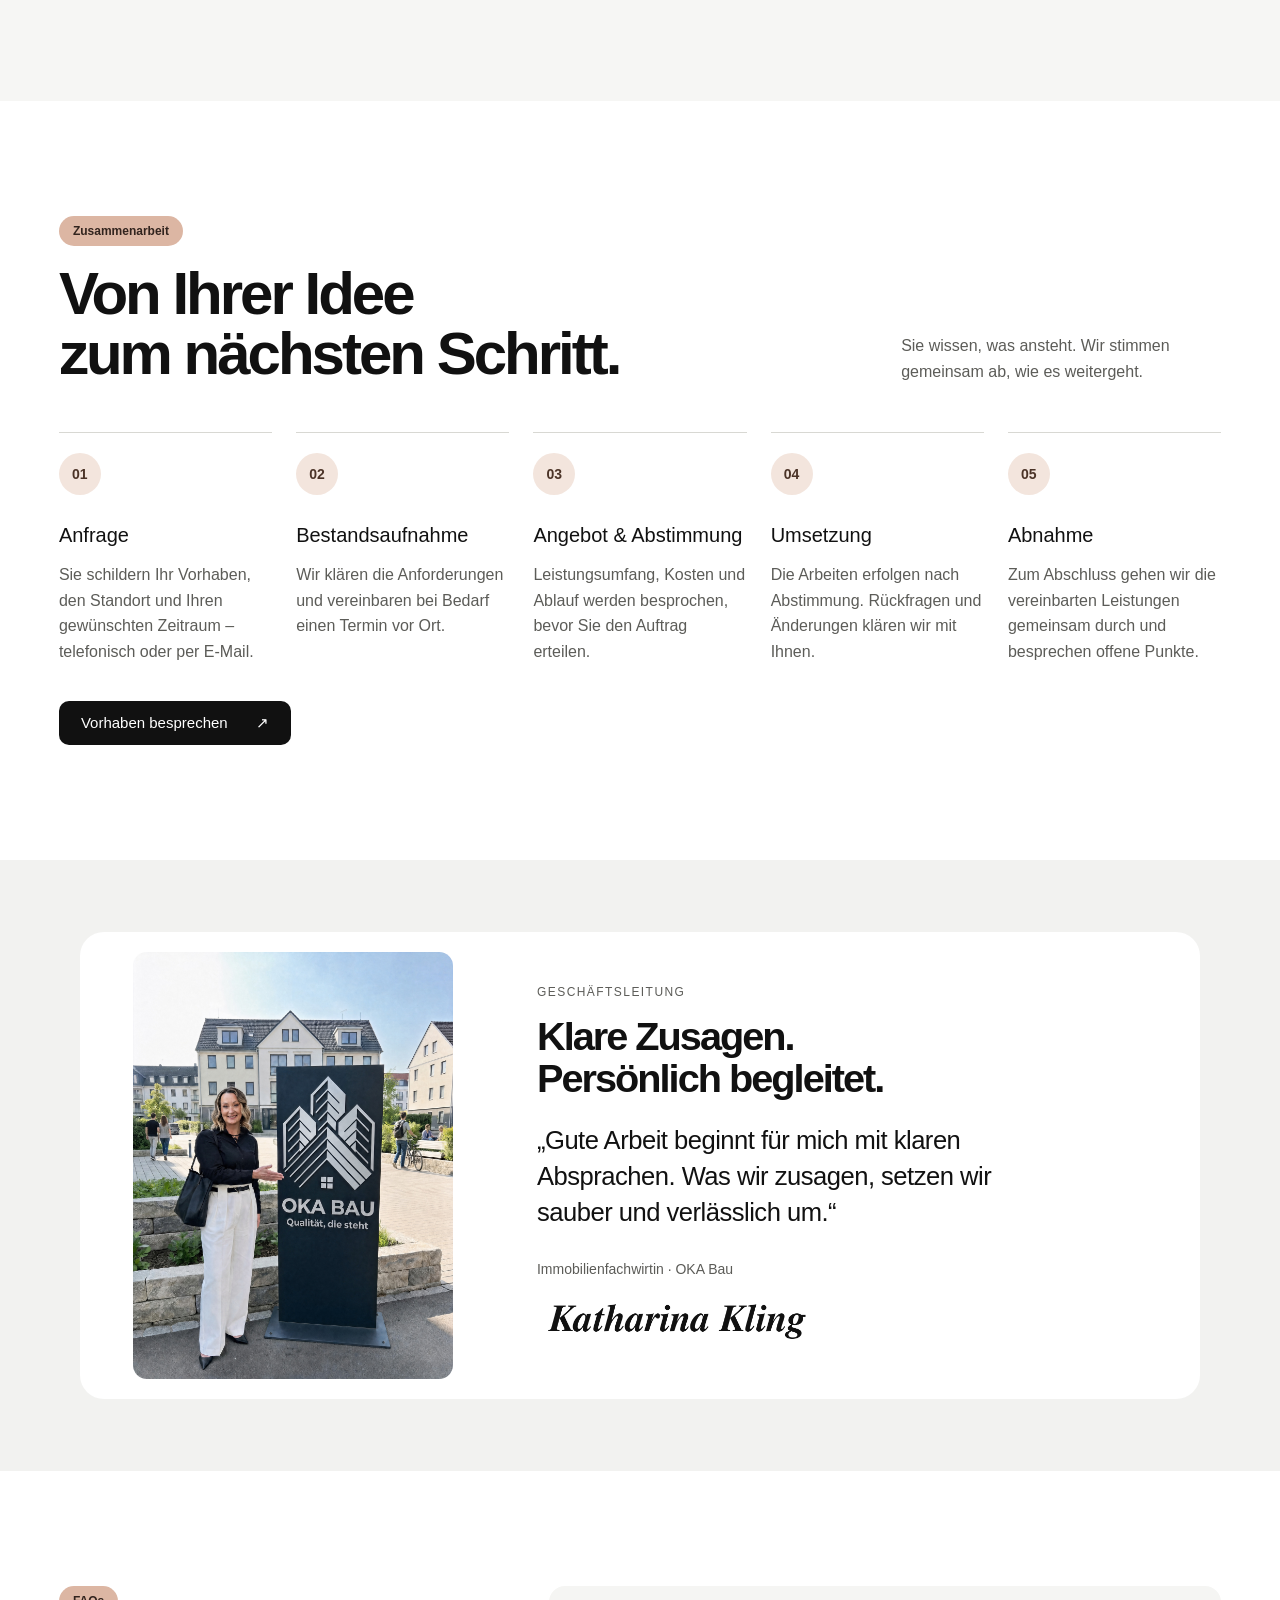
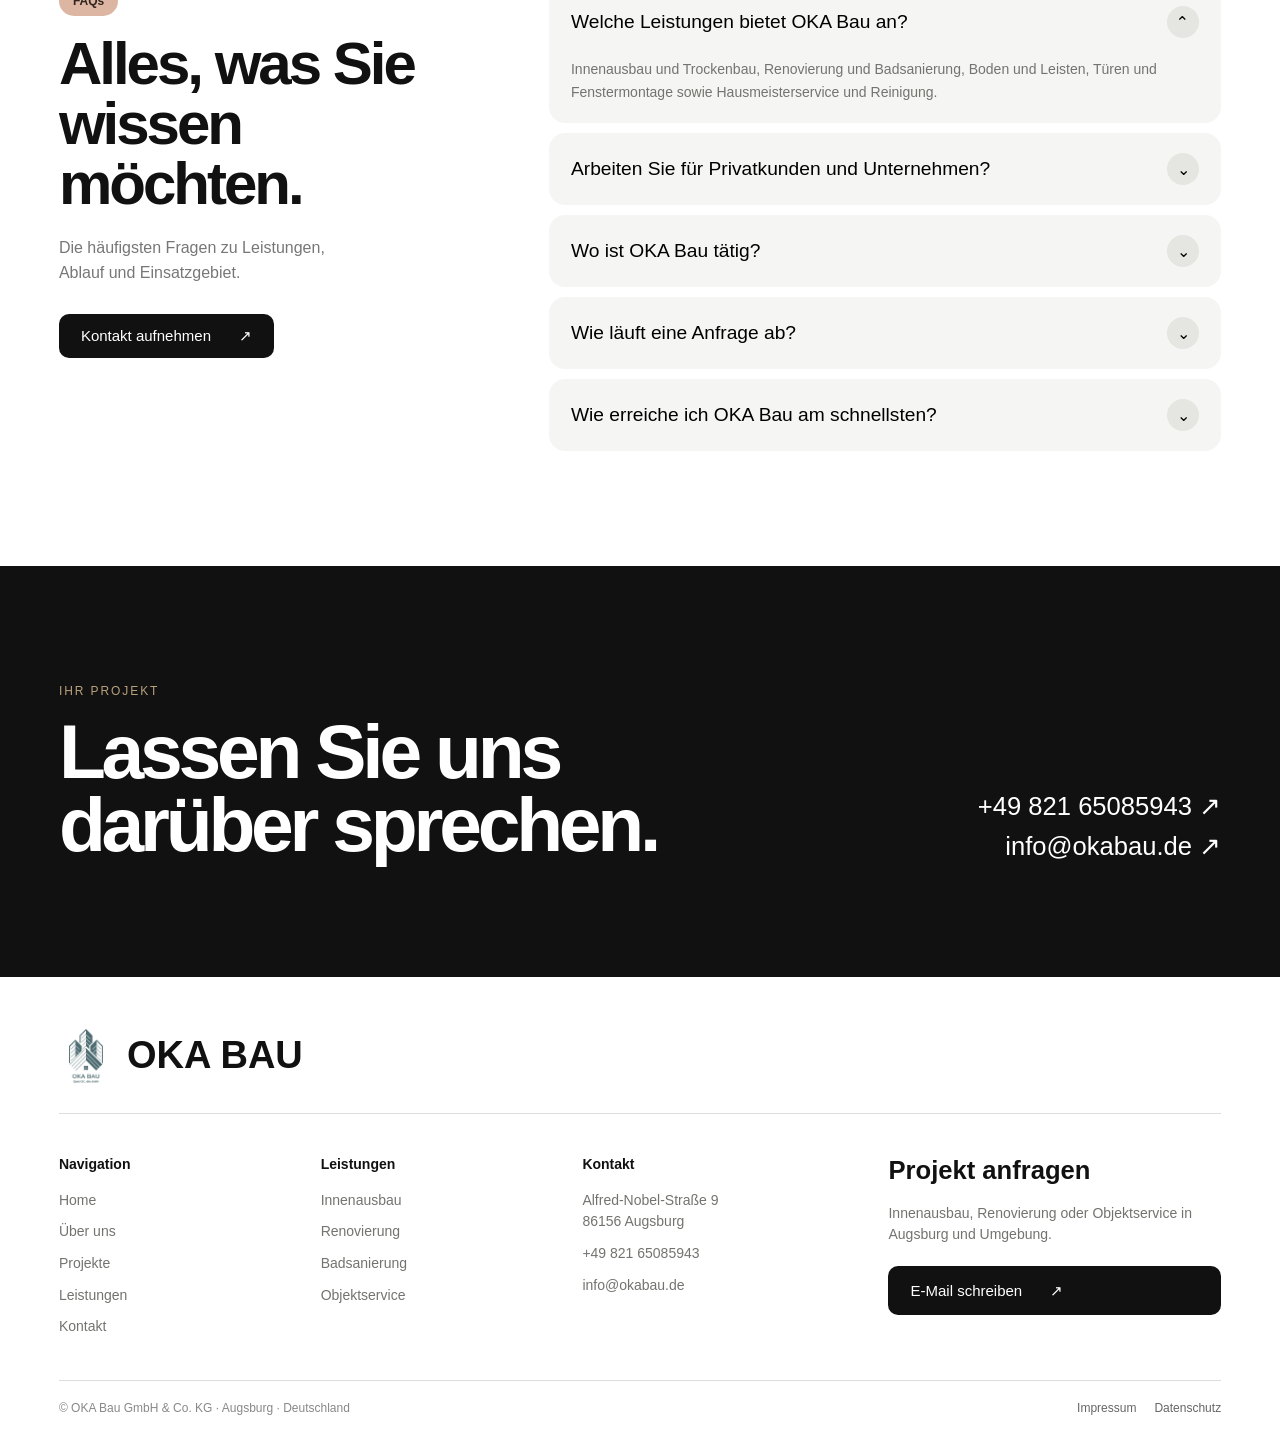
==== commit 37a71432: "Add files via upload" ====
--- a/index.html
+++ b/index.html
@@ -1,4 +1,4 @@
-<!doctype html><html lang="de"><head><meta charset="utf-8"><meta name="viewport" content="width=device-width,initial-scale=1,viewport-fit=cover"><title>OKA Bau Augsburg — Innenausbau, Renovierung & Objektservice</title><meta name="description" content="OKA Bau GmbH & Co. KG in Augsburg: Innenausbau, Trockenbau, Renovierung, Badsanierung, Boden, Türen, Montage, Hausmeisterservice und Reinigung."><meta name="theme-color" content="#0a0a0a"><link rel="canonical" href="https://oka-bau.de/"><link rel="stylesheet" href="style.css"><noscript><style>.reveal,.word{opacity:1;transform:none}.videoStart{display:none}</style></noscript></head><body>
+<!doctype html><html lang="de"><head><meta charset="utf-8"><meta name="viewport" content="width=device-width,initial-scale=1,viewport-fit=cover"><title>OKA Bau Augsburg — Innenausbau, Renovierung & Objektservice</title><meta name="description" content="OKA Bau GmbH & Co. KG in Augsburg: Innenausbau, Trockenbau, Renovierung, Badsanierung, Boden, Türen, Montage, Hausmeisterservice und Reinigung."><meta name="theme-color" content="#0a0a0a"><link rel="canonical" href="https://oka-bau.de/"><link rel="stylesheet" href="style.css?v=media-2"><noscript><style>.reveal,.word{opacity:1;transform:none}.videoStart{display:none}</style></noscript></head><body>
 <div class="heroWrap" id="home"><section class="hero"><video id="heroVideo" autoplay muted loop playsinline preload="auto"><source media="(max-width: 767px)" src="assets/hero-mobile.mp4" type="video/mp4"><source src="assets/hero.mp4" type="video/mp4"></video><div class="heroOverlay"></div><header class="nav"><a class="brand" href="#home"><img src="assets/logo.png" alt="OKA Bau"><span>OKA BAU</span></a><nav id="mainNavigation"><a href="#services">Leistungen</a><a href="#projects">Projekte</a><a href="#director">Über uns</a><a href="#contact">Kontakt</a></nav><button class="menu" aria-label="Menü" aria-expanded="false" aria-controls="mainNavigation"><span></span><span></span></button></header><div class="heroContent"><div class="heroText"><div class="kicker reveal">AUGSBURG · INNENAUSBAU · OBJEKTSERVICE</div><h1 class="words">Räume. Immobilien. Lösungen.</h1><p class="reveal">Innenausbau, Renovierung und Objektservice in Augsburg – zuverlässig aus einer Hand.</p><a class="btn white heroCta" href="#contact">Projekt anfragen</a></div></div></section></div>
 <main>
 <section class="section services" id="services"><div class="sectionTop"><div><span class="pill reveal">Leistungen</span><h2 class="words">Was Ihr Objekt braucht.<br>Aus einer Hand.</h2></div><a class="btn black reveal" href="#contact">Projekt anfragen <span>↗</span></a></div><div class="serviceGrid">
@@ -9,7 +9,7 @@
 <a class="serviceCard reveal" href="#contact"><span>05</span><h3>Montage & Fugen</h3><p>Detailarbeiten, Silikon- und Anschlussfugen sowie Montageleistungen.</p><span class="serviceAction">Projekt anfragen <span aria-hidden="true">↗</span></span></a>
 <a class="serviceCard reveal" href="#contact"><span>06</span><h3>Hausmeister & Reinigung</h3><p>Laufende Objektbetreuung, kleine Instandhaltungen und Reinigung.</p><span class="serviceAction">Projekt anfragen <span aria-hidden="true">↗</span></span></a>
 </div></section>
-<section class="section projects" id="projects" aria-labelledby="projectsTitle"><div class="projectsHead"><div><div class="projectLabel reveal">AUS DER PRAXIS</div><h2 class="words" id="projectsTitle">Handwerk, das<br>sichtbar wird.</h2></div><p class="reveal">Von der Vorbereitung bis zur fertigen Oberfläche. Entdecken Sie ausgewählte Aufnahmen aus unserer Arbeit.</p></div><div class="projectGrid"><article class="projectCase reveal"><div class="projectVideo"><video controls playsinline preload="none" poster="assets/work/innenraeume-poster.webp" src="assets/work/innenraeume.mp4" aria-label="Innenräume im Detail"></video><button class="videoStart" type="button">Video ansehen <span aria-hidden="true">↗</span></button></div><div class="projectDetails"><span class="projectStatus">Bad, Boden & Oberflächen</span><h3>Innenräume im Detail</h3><p>Ein Rundgang durch helle Räume: geflieste Badflächen, Bodenbeläge und die Übergänge zwischen den Wohnbereichen.</p><details class="projectGallery"><summary>Fotos & Details <span>1</span></summary><div class="projectPhotos"><a class="galleryPhoto" href="assets/work/dekorwand.webp" data-gallery aria-label="Foto vergrößern: Dekorative Wandoberfläche im Schlafzimmer"><img src="assets/work/dekorwand.webp" alt="Dekorative Wandoberfläche im Schlafzimmer" loading="lazy" decoding="async"><span>Foto ansehen</span></a></div></details><a class="projectInquiry" href="#contact">Projekt besprechen <span aria-hidden="true">↗</span></a></div></article><article class="projectCase reveal"><div class="projectVideo"><video controls playsinline preload="none" poster="assets/work/treppenhaus-poster.webp" src="assets/work/treppenhaus.mp4" aria-label="Ausbau im Treppenhaus"></video><button class="videoStart" type="button">Video ansehen <span aria-hidden="true">↗</span></button></div><div class="projectDetails"><span class="projectStatus">Trockenbau & Spachtelarbeiten</span><h3>Ausbau im Treppenhaus</h3><p>Beplankte Wände, ausgearbeitete Deckenanschlüsse und gespachtelte Flächen. Die Aufnahmen zeigen einzelne Arbeitsschritte im Treppenhaus.</p><details class="projectGallery"><summary>Fotos & Details <span>3</span></summary><div class="projectPhotos"><a class="galleryPhoto" href="assets/work/treppenhaus-beplankung.webp" data-gallery aria-label="Foto vergrößern: Beplankung im Treppenhaus"><img src="assets/work/treppenhaus-beplankung.webp" alt="Beplankung im Treppenhaus" loading="lazy" decoding="async"><span>Foto ansehen</span></a><a class="galleryPhoto" href="assets/work/treppenhaus.webp" data-gallery aria-label="Foto vergrößern: Wände und Decke während der Spachtelarbeiten"><img src="assets/work/treppenhaus.webp" alt="Wände und Decke während der Spachtelarbeiten" loading="lazy" decoding="async"><span>Foto ansehen</span></a><a class="galleryPhoto" href="assets/work/deckendetail.webp" data-gallery aria-label="Foto vergrößern: Detail eines Deckenanschlusses"><img src="assets/work/deckendetail.webp" alt="Detail eines Deckenanschlusses" loading="lazy" decoding="async"><span>Foto ansehen</span></a></div></details><a class="projectInquiry" href="#contact">Projekt besprechen <span aria-hidden="true">↗</span></a></div></article><article class="projectCase reveal"><div class="projectVideo"><video controls playsinline preload="none" poster="assets/work/daemmung-poster.webp" src="assets/work/daemmung.mp4" aria-label="Dämmung im Holzbau"></video><button class="videoStart" type="button">Video ansehen <span aria-hidden="true">↗</span></button></div><div class="projectDetails"><span class="projectStatus">Innenausbau</span><h3>Dämmung im Holzbau</h3><p>Einblick in die Arbeit an einer Holzkonstruktion mit Dämmmaterial zwischen den Ständern und unter der Dachschräge.</p><details class="projectGallery"><summary>Fotos & Details <span>1</span></summary><div class="projectPhotos"><a class="galleryPhoto" href="assets/work/daemmung.webp" data-gallery aria-label="Foto vergrößern: Einsetzen von Dämmmaterial in eine Holzkonstruktion"><img src="assets/work/daemmung.webp" alt="Einsetzen von Dämmmaterial in eine Holzkonstruktion" loading="lazy" decoding="async"><span>Foto ansehen</span></a></div></details><a class="projectInquiry" href="#contact">Projekt besprechen <span aria-hidden="true">↗</span></a></div></article><article class="projectCase reveal"><div class="projectVideo"><video controls playsinline preload="none" poster="assets/work/renovierung-poster.webp" src="assets/work/renovierung.mp4" aria-label="Räume im Wandel"></video><button class="videoStart" type="button">Video ansehen <span aria-hidden="true">↗</span></button></div><div class="projectDetails"><span class="projectStatus">Renovierung im Bestand</span><h3>Räume im Wandel</h3><p>Ein Rundgang während der Renovierung. Vorbereitete Wandflächen und offene Arbeitsbereiche zeigen den aktuellen Ausbauzustand.</p><details class="projectGallery"><summary>Fotos & Details <span>2</span></summary><div class="projectPhotos"><a class="galleryPhoto" href="assets/work/staenderwand.webp" data-gallery aria-label="Foto vergrößern: Metallständerwand während des Innenausbaus"><img src="assets/work/staenderwand.webp" alt="Metallständerwand während des Innenausbaus" loading="lazy" decoding="async"><span>Foto ansehen</span></a><a class="galleryPhoto" href="assets/work/bad-vorbereitung.webp" data-gallery aria-label="Foto vergrößern: Geöffnete Wandflächen im Bad während der Vorbereitung"><img src="assets/work/bad-vorbereitung.webp" alt="Geöffnete Wandflächen im Bad während der Vorbereitung" loading="lazy" decoding="async"><span>Foto ansehen</span></a></div></details><a class="projectInquiry" href="#contact">Projekt besprechen <span aria-hidden="true">↗</span></a></div></article><article class="projectCase reveal"><div class="projectVideo"><video controls playsinline preload="none" poster="assets/work/aussenarbeiten-poster.webp" src="assets/work/aussenarbeiten.mp4" aria-label="Rund ums Gebäude"></video><button class="videoStart" type="button">Video ansehen <span aria-hidden="true">↗</span></button></div><div class="projectDetails"><span class="projectStatus">Außenbereiche & Objektservice</span><h3>Rund ums Gebäude</h3><p>Einblicke in Außenbereiche während der Arbeiten sowie unterschiedliche Belagsflächen an Wohngebäuden.</p><details class="projectGallery"><summary>Fotos & Details <span>3</span></summary><div class="projectPhotos"><a class="galleryPhoto" href="assets/work/aussenbereich.webp" data-gallery aria-label="Foto vergrößern: Plattenbelag entlang eines Gebäudes"><img src="assets/work/aussenbereich.webp" alt="Plattenbelag entlang eines Gebäudes" loading="lazy" decoding="async"><span>Foto ansehen</span></a><a class="galleryPhoto" href="assets/work/balkon.webp" data-gallery aria-label="Foto vergrößern: Balkon mit grauem Plattenbelag"><img src="assets/work/balkon.webp" alt="Balkon mit grauem Plattenbelag" loading="lazy" decoding="async"><span>Foto ansehen</span></a><a class="galleryPhoto" href="assets/work/aussen-bestand.webp" data-gallery aria-label="Foto vergrößern: Außenfläche während der Arbeiten"><img src="assets/work/aussen-bestand.webp" alt="Außenfläche während der Arbeiten" loading="lazy" decoding="async"><span>Foto ansehen</span></a></div></details><a class="projectInquiry" href="#contact">Projekt besprechen <span aria-hidden="true">↗</span></a></div></article><article class="projectCase reveal"><div class="projectVideo"><video controls playsinline preload="none" poster="assets/work/gewolbe-poster.webp" src="assets/work/gewolbe.mp4" aria-label="Arbeiten im Bestand"></video><button class="videoStart" type="button">Video ansehen <span aria-hidden="true">↗</span></button></div><div class="projectDetails"><span class="projectStatus">Mauerwerk & Innenräume</span><h3>Arbeiten im Bestand</h3><p>Sichtbares Mauerwerk, Gewölbebögen und Bodenflächen: ein Einblick in die vorhandene Bausubstanz.</p><a class="projectInquiry" href="#contact">Projekt besprechen <span aria-hidden="true">↗</span></a></div></article></div></section>
+<section class="section projects" id="projects" aria-labelledby="projectsTitle"><div class="projectsHead"><div><div class="projectLabel reveal">AUS DER PRAXIS</div><h2 class="words" id="projectsTitle">Handwerk, das<br>sichtbar wird.</h2></div><p class="reveal">Von der Vorbereitung bis zur fertigen Oberfläche. Entdecken Sie ausgewählte Aufnahmen aus unserer Arbeit.</p></div><div class="projectGrid"><article class="projectCase reveal"><div class="projectVideo"><video playsinline disablepictureinpicture disableremoteplayback controlslist="nodownload nofullscreen noremoteplayback" preload="none" poster="assets/work/innenraeume-poster.webp" src="assets/work/innenraeume.mp4" aria-label="Innenräume im Detail"></video><button class="videoStart" type="button" aria-label="Video abspielen"><span class="playTriangle" aria-hidden="true"></span></button></div><div class="projectDetails"><span class="projectStatus">Bad, Boden & Oberflächen</span><h3>Innenräume im Detail</h3><p>Ein Rundgang durch helle Räume: geflieste Badflächen, Bodenbeläge und die Übergänge zwischen den Wohnbereichen.</p><details class="projectGallery"><summary>Fotos & Details <span>1</span></summary><div class="projectPhotos"><a class="galleryPhoto" href="assets/work/dekorwand.webp" data-gallery aria-label="Foto vergrößern: Dekorative Wandoberfläche im Schlafzimmer"><img src="assets/work/dekorwand.webp" alt="Dekorative Wandoberfläche im Schlafzimmer" loading="lazy" decoding="async"><span>Foto ansehen</span></a></div></details></div></article><article class="projectCase reveal"><div class="projectVideo"><video playsinline disablepictureinpicture disableremoteplayback controlslist="nodownload nofullscreen noremoteplayback" preload="none" poster="assets/work/treppenhaus-poster.webp" src="assets/work/treppenhaus.mp4" aria-label="Ausbau im Treppenhaus"></video><button class="videoStart" type="button" aria-label="Video abspielen"><span class="playTriangle" aria-hidden="true"></span></button></div><div class="projectDetails"><span class="projectStatus">Trockenbau & Spachtelarbeiten</span><h3>Ausbau im Treppenhaus</h3><p>Beplankte Wände, ausgearbeitete Deckenanschlüsse und gespachtelte Flächen. Die Aufnahmen zeigen einzelne Arbeitsschritte im Treppenhaus.</p><details class="projectGallery"><summary>Fotos & Details <span>3</span></summary><div class="projectPhotos"><a class="galleryPhoto" href="assets/work/treppenhaus-beplankung.webp" data-gallery aria-label="Foto vergrößern: Beplankung im Treppenhaus"><img src="assets/work/treppenhaus-beplankung.webp" alt="Beplankung im Treppenhaus" loading="lazy" decoding="async"><span>Foto ansehen</span></a><a class="galleryPhoto" href="assets/work/treppenhaus.webp" data-gallery aria-label="Foto vergrößern: Wände und Decke während der Spachtelarbeiten"><img src="assets/work/treppenhaus.webp" alt="Wände und Decke während der Spachtelarbeiten" loading="lazy" decoding="async"><span>Foto ansehen</span></a><a class="galleryPhoto" href="assets/work/deckendetail.webp" data-gallery aria-label="Foto vergrößern: Detail eines Deckenanschlusses"><img src="assets/work/deckendetail.webp" alt="Detail eines Deckenanschlusses" loading="lazy" decoding="async"><span>Foto ansehen</span></a></div></details></div></article><article class="projectCase reveal"><div class="projectVideo"><video playsinline disablepictureinpicture disableremoteplayback controlslist="nodownload nofullscreen noremoteplayback" preload="none" poster="assets/work/daemmung-poster.webp" src="assets/work/daemmung.mp4" aria-label="Dämmung im Holzbau"></video><button class="videoStart" type="button" aria-label="Video abspielen"><span class="playTriangle" aria-hidden="true"></span></button></div><div class="projectDetails"><span class="projectStatus">Innenausbau</span><h3>Dämmung im Holzbau</h3><p>Einblick in die Arbeit an einer Holzkonstruktion mit Dämmmaterial zwischen den Ständern und unter der Dachschräge.</p><details class="projectGallery"><summary>Fotos & Details <span>1</span></summary><div class="projectPhotos"><a class="galleryPhoto" href="assets/work/daemmung.webp" data-gallery aria-label="Foto vergrößern: Einsetzen von Dämmmaterial in eine Holzkonstruktion"><img src="assets/work/daemmung.webp" alt="Einsetzen von Dämmmaterial in eine Holzkonstruktion" loading="lazy" decoding="async"><span>Foto ansehen</span></a></div></details></div></article><article class="projectCase reveal"><div class="projectVideo"><video playsinline disablepictureinpicture disableremoteplayback controlslist="nodownload nofullscreen noremoteplayback" preload="none" poster="assets/work/renovierung-poster.webp" src="assets/work/renovierung.mp4" aria-label="Räume im Wandel"></video><button class="videoStart" type="button" aria-label="Video abspielen"><span class="playTriangle" aria-hidden="true"></span></button></div><div class="projectDetails"><span class="projectStatus">Renovierung im Bestand</span><h3>Räume im Wandel</h3><p>Ein Rundgang während der Renovierung. Vorbereitete Wandflächen und offene Arbeitsbereiche zeigen den aktuellen Ausbauzustand.</p><details class="projectGallery"><summary>Fotos & Details <span>2</span></summary><div class="projectPhotos"><a class="galleryPhoto" href="assets/work/staenderwand.webp" data-gallery aria-label="Foto vergrößern: Metallständerwand während des Innenausbaus"><img src="assets/work/staenderwand.webp" alt="Metallständerwand während des Innenausbaus" loading="lazy" decoding="async"><span>Foto ansehen</span></a><a class="galleryPhoto" href="assets/work/bad-vorbereitung.webp" data-gallery aria-label="Foto vergrößern: Geöffnete Wandflächen im Bad während der Vorbereitung"><img src="assets/work/bad-vorbereitung.webp" alt="Geöffnete Wandflächen im Bad während der Vorbereitung" loading="lazy" decoding="async"><span>Foto ansehen</span></a></div></details></div></article><article class="projectCase reveal"><div class="projectVideo"><video playsinline disablepictureinpicture disableremoteplayback controlslist="nodownload nofullscreen noremoteplayback" preload="none" poster="assets/work/aussenarbeiten-poster.webp" src="assets/work/aussenarbeiten.mp4" aria-label="Rund ums Gebäude"></video><button class="videoStart" type="button" aria-label="Video abspielen"><span class="playTriangle" aria-hidden="true"></span></button></div><div class="projectDetails"><span class="projectStatus">Außenbereiche & Objektservice</span><h3>Rund ums Gebäude</h3><p>Einblicke in Außenbereiche während der Arbeiten sowie unterschiedliche Belagsflächen an Wohngebäuden.</p><details class="projectGallery"><summary>Fotos & Details <span>3</span></summary><div class="projectPhotos"><a class="galleryPhoto" href="assets/work/aussenbereich.webp" data-gallery aria-label="Foto vergrößern: Plattenbelag entlang eines Gebäudes"><img src="assets/work/aussenbereich.webp" alt="Plattenbelag entlang eines Gebäudes" loading="lazy" decoding="async"><span>Foto ansehen</span></a><a class="galleryPhoto" href="assets/work/balkon.webp" data-gallery aria-label="Foto vergrößern: Balkon mit grauem Plattenbelag"><img src="assets/work/balkon.webp" alt="Balkon mit grauem Plattenbelag" loading="lazy" decoding="async"><span>Foto ansehen</span></a><a class="galleryPhoto" href="assets/work/aussen-bestand.webp" data-gallery aria-label="Foto vergrößern: Außenfläche während der Arbeiten"><img src="assets/work/aussen-bestand.webp" alt="Außenfläche während der Arbeiten" loading="lazy" decoding="async"><span>Foto ansehen</span></a></div></details></div></article><article class="projectCase reveal"><div class="projectVideo"><video playsinline disablepictureinpicture disableremoteplayback controlslist="nodownload nofullscreen noremoteplayback" preload="none" poster="assets/work/gewolbe-poster.webp" src="assets/work/gewolbe.mp4" aria-label="Arbeiten im Bestand"></video><button class="videoStart" type="button" aria-label="Video abspielen"><span class="playTriangle" aria-hidden="true"></span></button></div><div class="projectDetails"><span class="projectStatus">Mauerwerk & Innenräume</span><h3>Arbeiten im Bestand</h3><p>Sichtbares Mauerwerk, Gewölbebögen und Bodenflächen: ein Einblick in die vorhandene Bausubstanz.</p></div></article></div></section>
 <section class="section features"><div class="centerHead"><span class="pill reveal">Kompetenzen</span><h2 class="words">Sicher geplant.<br>Sauber umgesetzt.</h2><p class="reveal">Wir kümmern uns um die Details, damit Abläufe klar bleiben und das Ergebnis überzeugt.</p></div><div class="featureSplit"><div class="featureMedia reveal"><img id="featureImage" src="assets/work/treppenhaus.webp" alt="Gespachtelte Wände und Decken im Treppenhaus" width="719" height="1600" loading="lazy"></div><div class="featureList">
 <div class="featureItem open reveal" data-img="assets/work/treppenhaus.webp" data-alt="Gespachtelte Wände und Decken im Treppenhaus"><button><span class="icon">⌁</span><b>Innenausbau</b><em>⌄</em></button><div class="featureAnswer"><p>Trockenbau, Verkleidungen, Decken und Innenraumlösungen mit sauberer Vorbereitung und präziser Ausführung.</p></div></div>
 <div class="featureItem reveal" data-img="assets/work/dekorwand.webp" data-alt="Dekorative Wandgestaltung im Schlafzimmer"><button><span class="icon">□</span><b>Renovierung</b><em>⌄</em></button><div class="featureAnswer"><p>Bestehende Räume werden strukturiert überarbeitet – vom Untergrund bis zum fertigen Finish.</p></div></div>
@@ -35,9 +35,8 @@
       <span class="directorEyebrow">Geschäftsleitung</span>
       <h2 id="directorTitle">Klare Zusagen.<br>Persönlich begleitet.</h2>
       <blockquote>„Gute Arbeit beginnt für mich mit klaren Absprachen. Was wir zusagen, setzen wir sauber und verlässlich um.“</blockquote>
-      <strong>Katharina Kling</strong>
       <span>Immobilienfachwirtin · OKA Bau</span>
-      <img class="directorSignature" src="assets/katharina-signature.png" width="1088" height="191" alt="" loading="lazy">
+      <img class="directorSignature" src="assets/katharina-signature.png" width="1088" height="191" alt="Katharina Kling" loading="lazy">
     </div>
   </div>
 </section>
@@ -45,4 +44,4 @@
 <section class="contactBand" id="contact"><div><span class="reveal">IHR PROJEKT</span><h2 class="words">Lassen Sie uns<br>darüber sprechen.</h2></div><div class="contactLinks reveal"><a href="tel:+4982165085943">+49 821 65085943 ↗</a><a href="mailto:info@okabau.de">info@okabau.de ↗</a></div></section>
 </main>
 <footer><div class="footerBrand"><a href="#home"><img src="assets/logo.png" alt="OKA Bau"><span>OKA BAU</span></a></div><div class="footerCols"><div><b>Navigation</b><a href="#home">Home</a><a href="#director">Über uns</a><a href="#projects">Projekte</a><a href="#services">Leistungen</a><a href="#contact">Kontakt</a></div><div><b>Leistungen</b><a href="#services">Innenausbau</a><a href="#services">Renovierung</a><a href="#services">Badsanierung</a><a href="#services">Objektservice</a></div><div><b>Kontakt</b><span>Alfred-Nobel-Straße 9<br>86156 Augsburg</span><a href="tel:+4982165085943">+49 821 65085943</a><a href="mailto:info@okabau.de">info@okabau.de</a></div><div class="footerCta"><b>Projekt anfragen</b><p>Innenausbau, Renovierung oder Objektservice in Augsburg und Umgebung.</p><a class="btn black" href="mailto:info@okabau.de">E-Mail schreiben <span>↗</span></a></div></div><div class="footerBottom"><span>© OKA Bau GmbH & Co. KG · Augsburg · Deutschland</span><span class="legalLinks"><a href="impressum.html">Impressum</a><a href="datenschutz.html">Datenschutz</a></span></div></footer>
-<dialog id="photoViewer" aria-label="Projektfoto"><button class="viewerClose" type="button" aria-label="Foto schließen">Schließen ×</button><img alt=""><p></p></dialog><script src="script.js"></script></body></html>+<dialog id="photoViewer" aria-label="Projektfoto"><button class="viewerClose" type="button" aria-label="Foto schließen">Schließen ×</button><img alt=""><p></p></dialog><script src="script.js?v=media-2"></script></body></html>
--- a/style.css
+++ b/style.css
@@ -226,3 +226,12 @@
 @media(max-width:980px){.nav nav.open{display:flex;position:absolute;top:72px;left:18px;right:18px;padding:24px;flex-direction:column;gap:24px;background:#141414f5;border-radius:16px;box-shadow:0 12px 35px #0006;z-index:10}.menu[aria-expanded=true] span:first-child{transform:translateY(4.5px) rotate(45deg)}.menu[aria-expanded=true] span:last-child{transform:translateY(-4.5px) rotate(-45deg)}}
 @media(max-width:640px){.projectGrid{grid-template-columns:1fr;gap:28px}.projectVideo{aspect-ratio:4/5}.projectDetails h3{font-size:28px}.projectPhotos img{height:180px}.heroCta{margin-top:22px}.kicker{font-size:12px;letter-spacing:.06em}}
 @media(prefers-reduced-motion:reduce){.js .reveal{opacity:1;transform:none}.heroContent{transform:none!important;opacity:1!important}}
+/* Photo-style video frames with a single centered play affordance. */
+.projectVideo{aspect-ratio:4/5;border-radius:20px;overflow:hidden;background:transparent;isolation:isolate}
+.projectVideo video{display:block;object-fit:cover;object-position:center;border-radius:inherit;background:transparent}
+.videoStart{inset:50% auto auto 50%;transform:translate(-50%,-50%);width:66px;height:66px;padding:0;display:grid;place-items:center;border:0;border-radius:50%;background:#fff;color:#111;box-shadow:0 3px 20px #0002;transition:box-shadow .2s}
+.videoStart:hover{background:#fff;box-shadow:0 4px 26px #0004}.videoStart:disabled{opacity:.75;cursor:wait}.videoStart[hidden]{display:none}
+.playTriangle{display:block;width:0;height:0;margin-left:5px;border-top:11px solid transparent;border-bottom:11px solid transparent;border-left:17px solid #171717}
+.projectVideo video::-webkit-media-controls{display:none!important}
+.directorSignature{width:min(280px,100%);margin-top:20px}
+@media(max-width:640px){.projectVideo{border-radius:18px}.videoStart{width:60px;height:60px}}
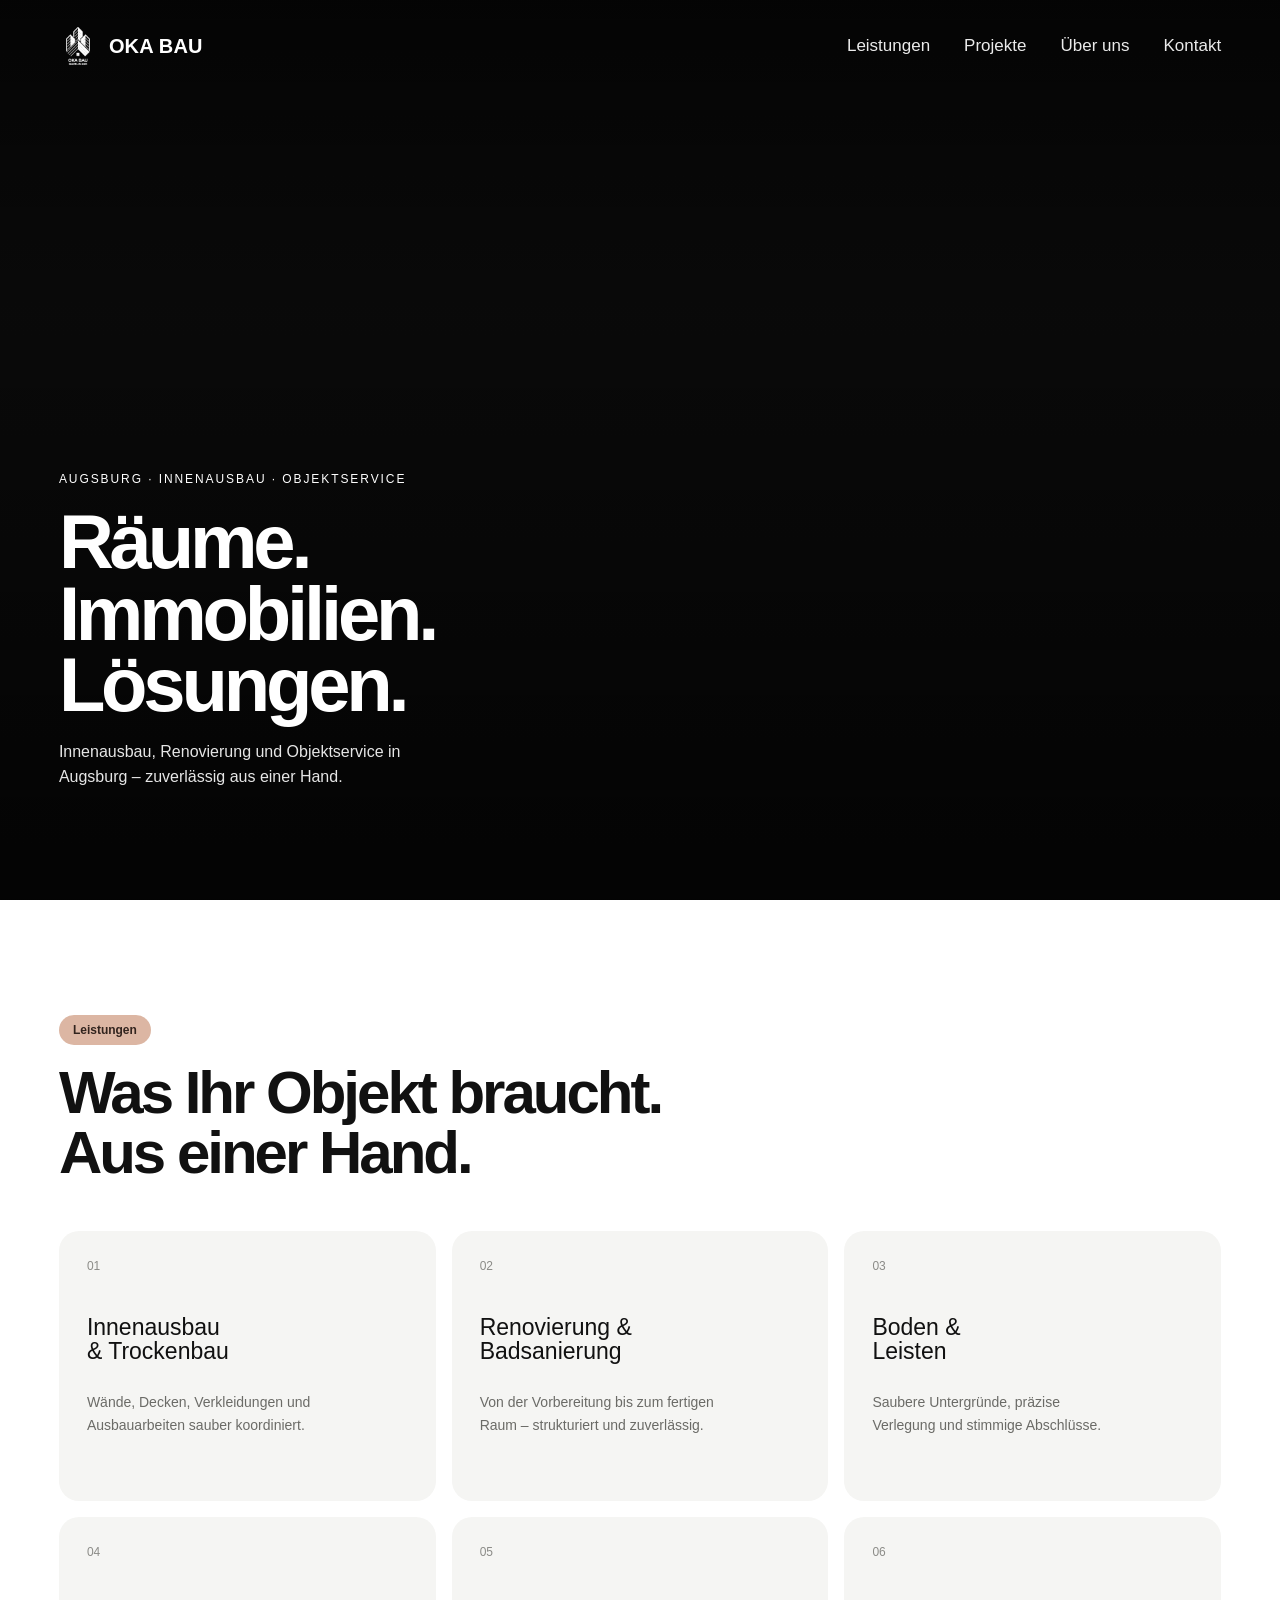
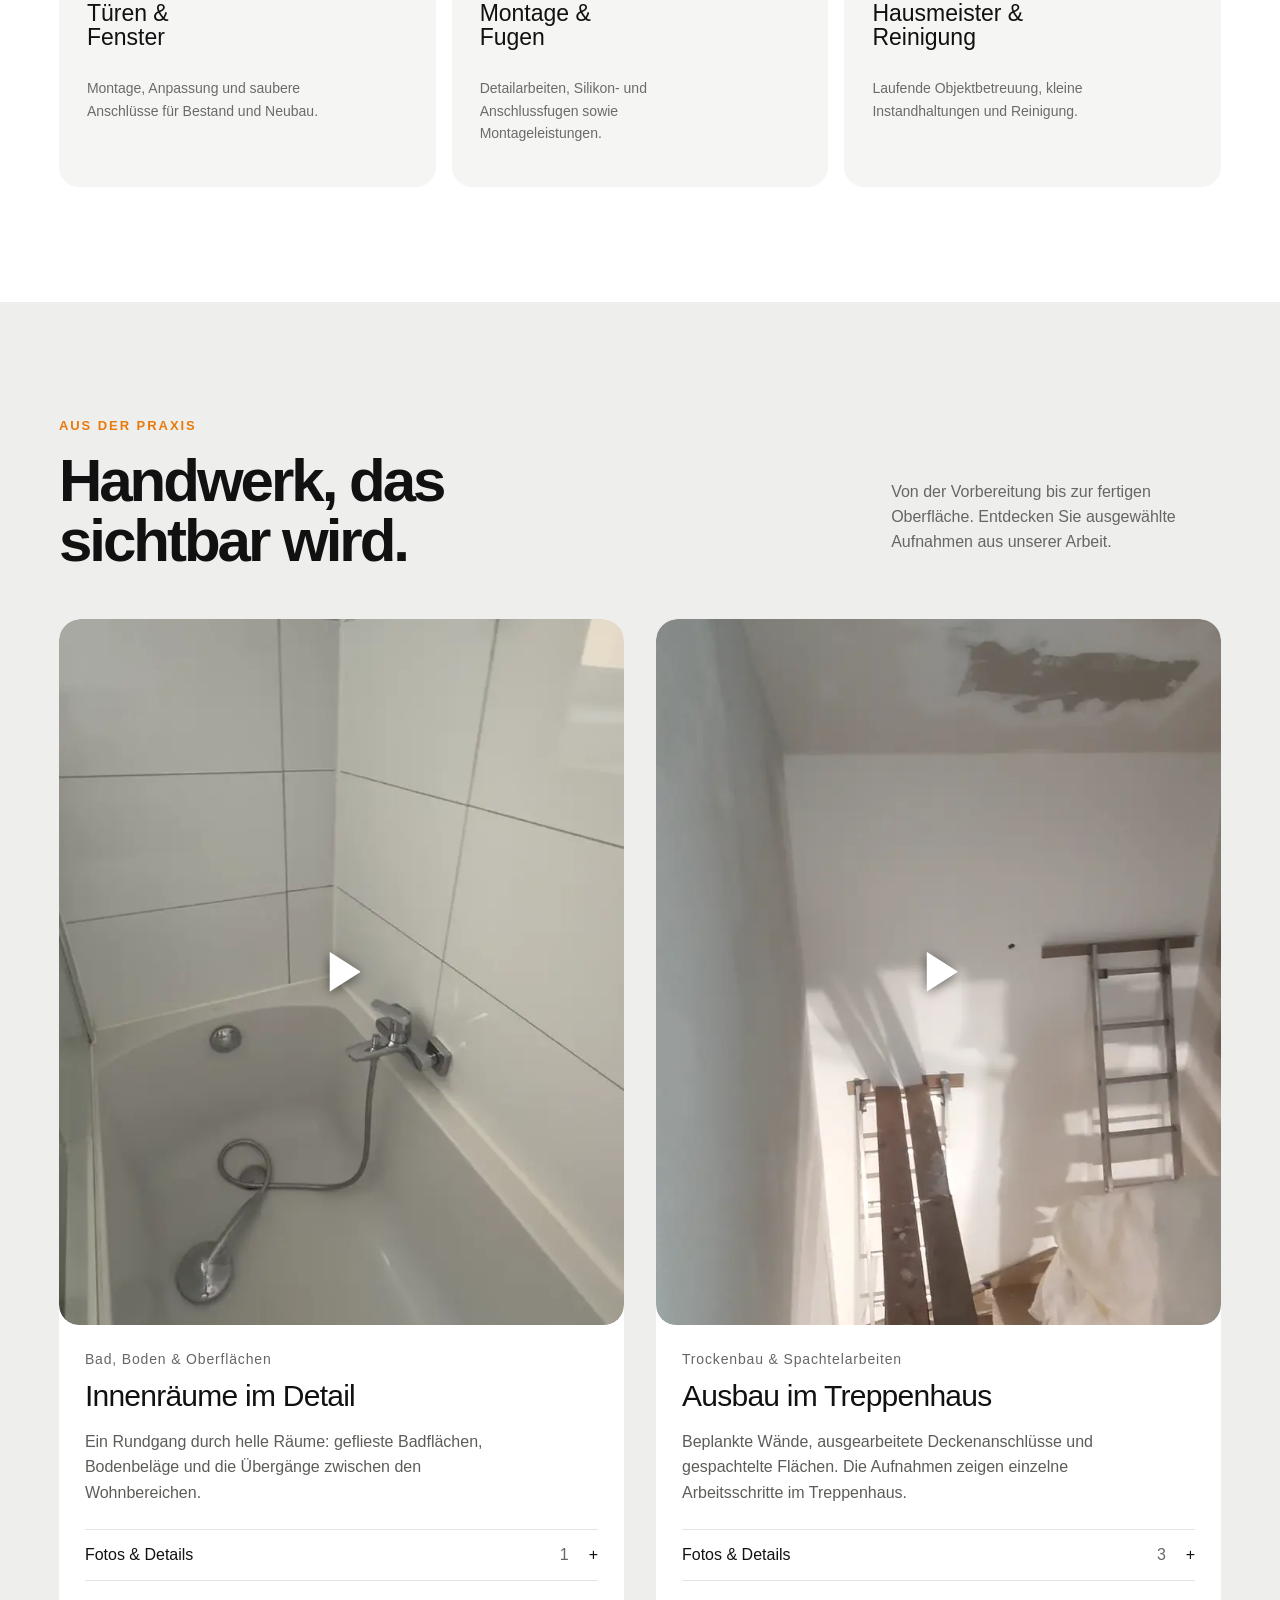
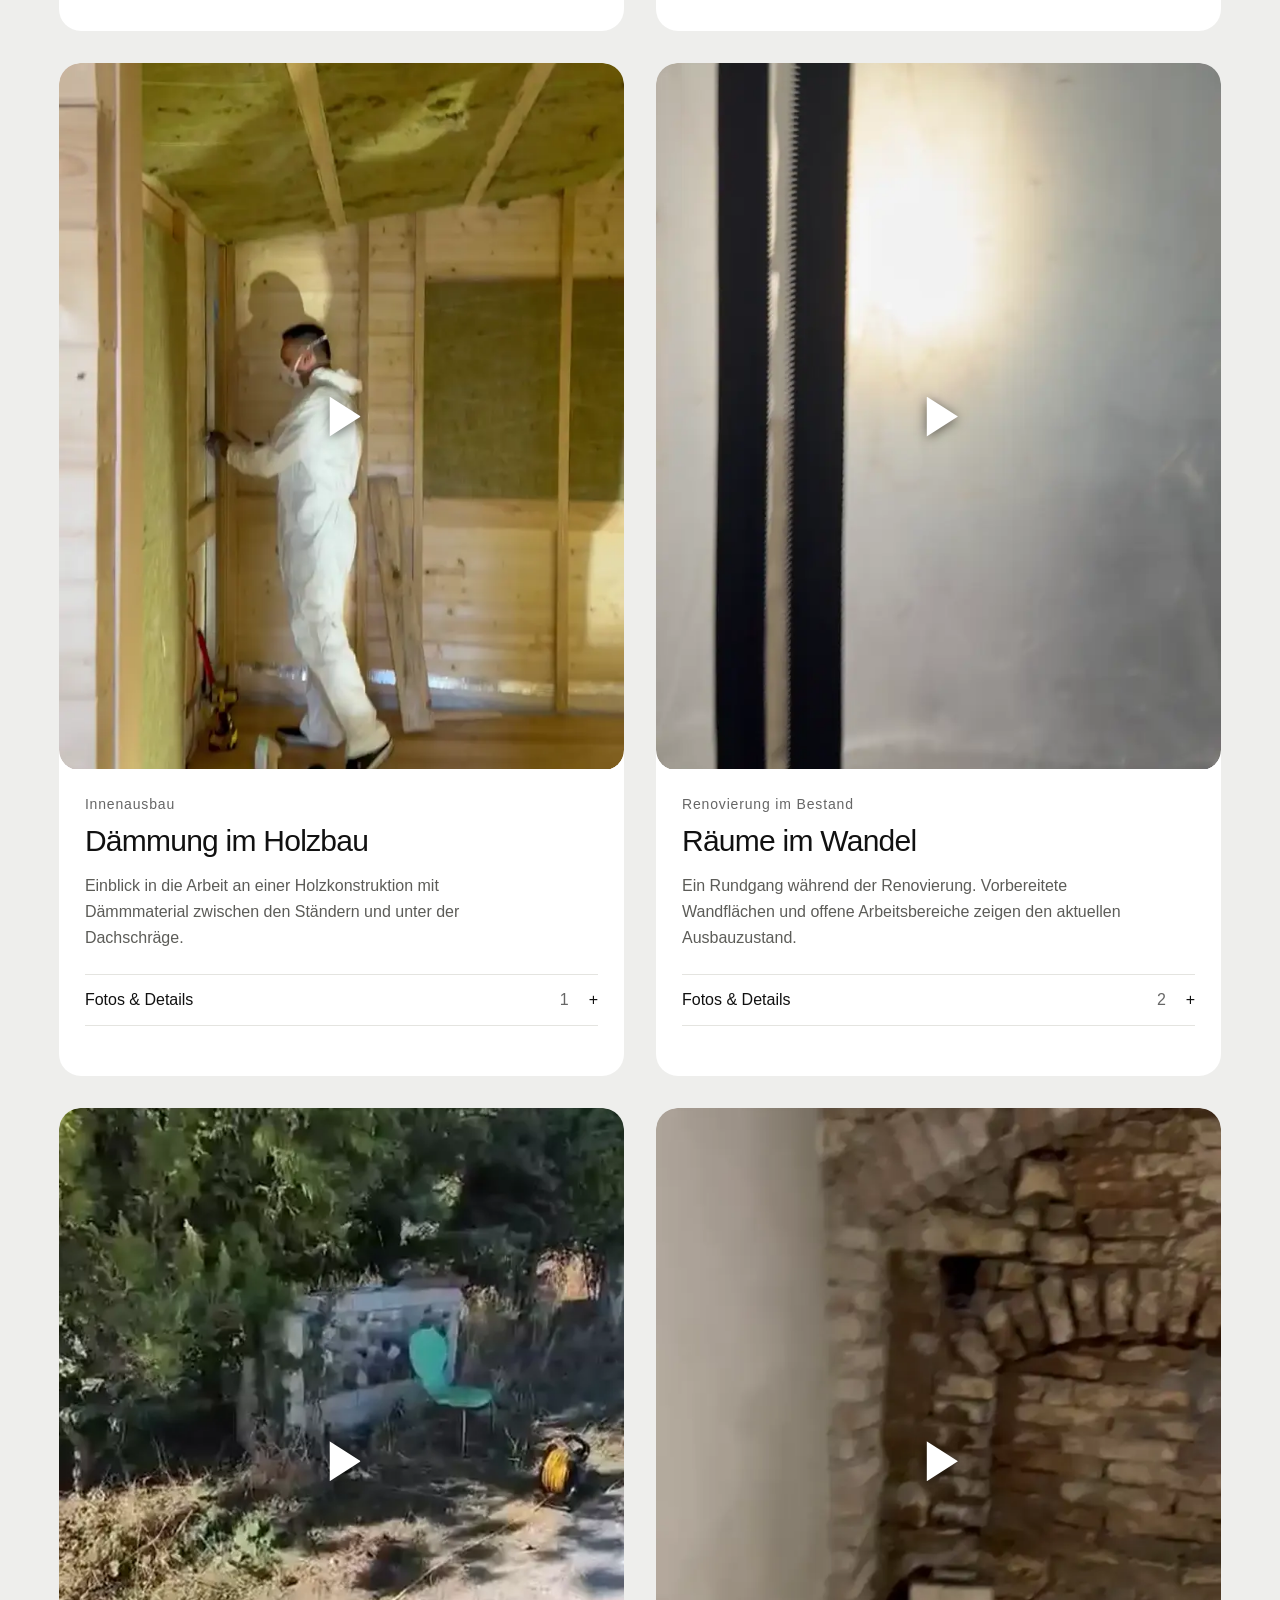
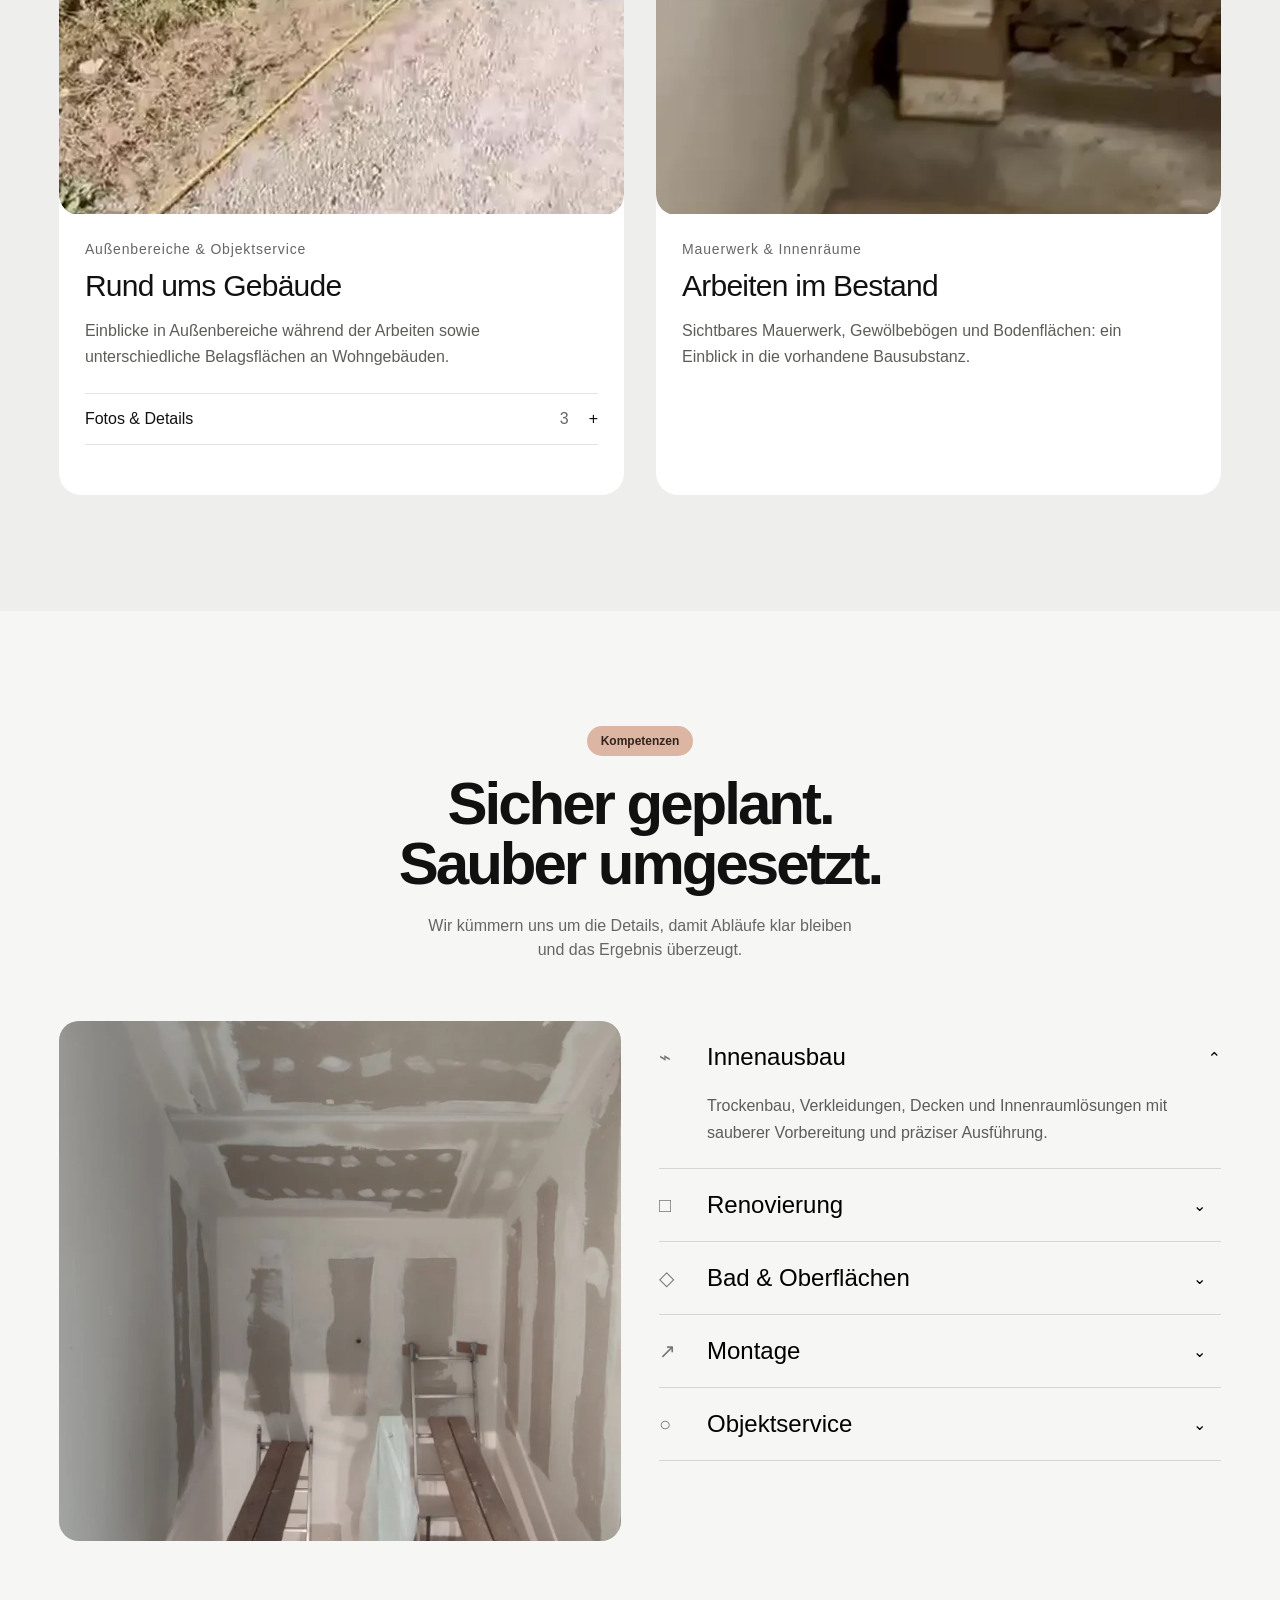
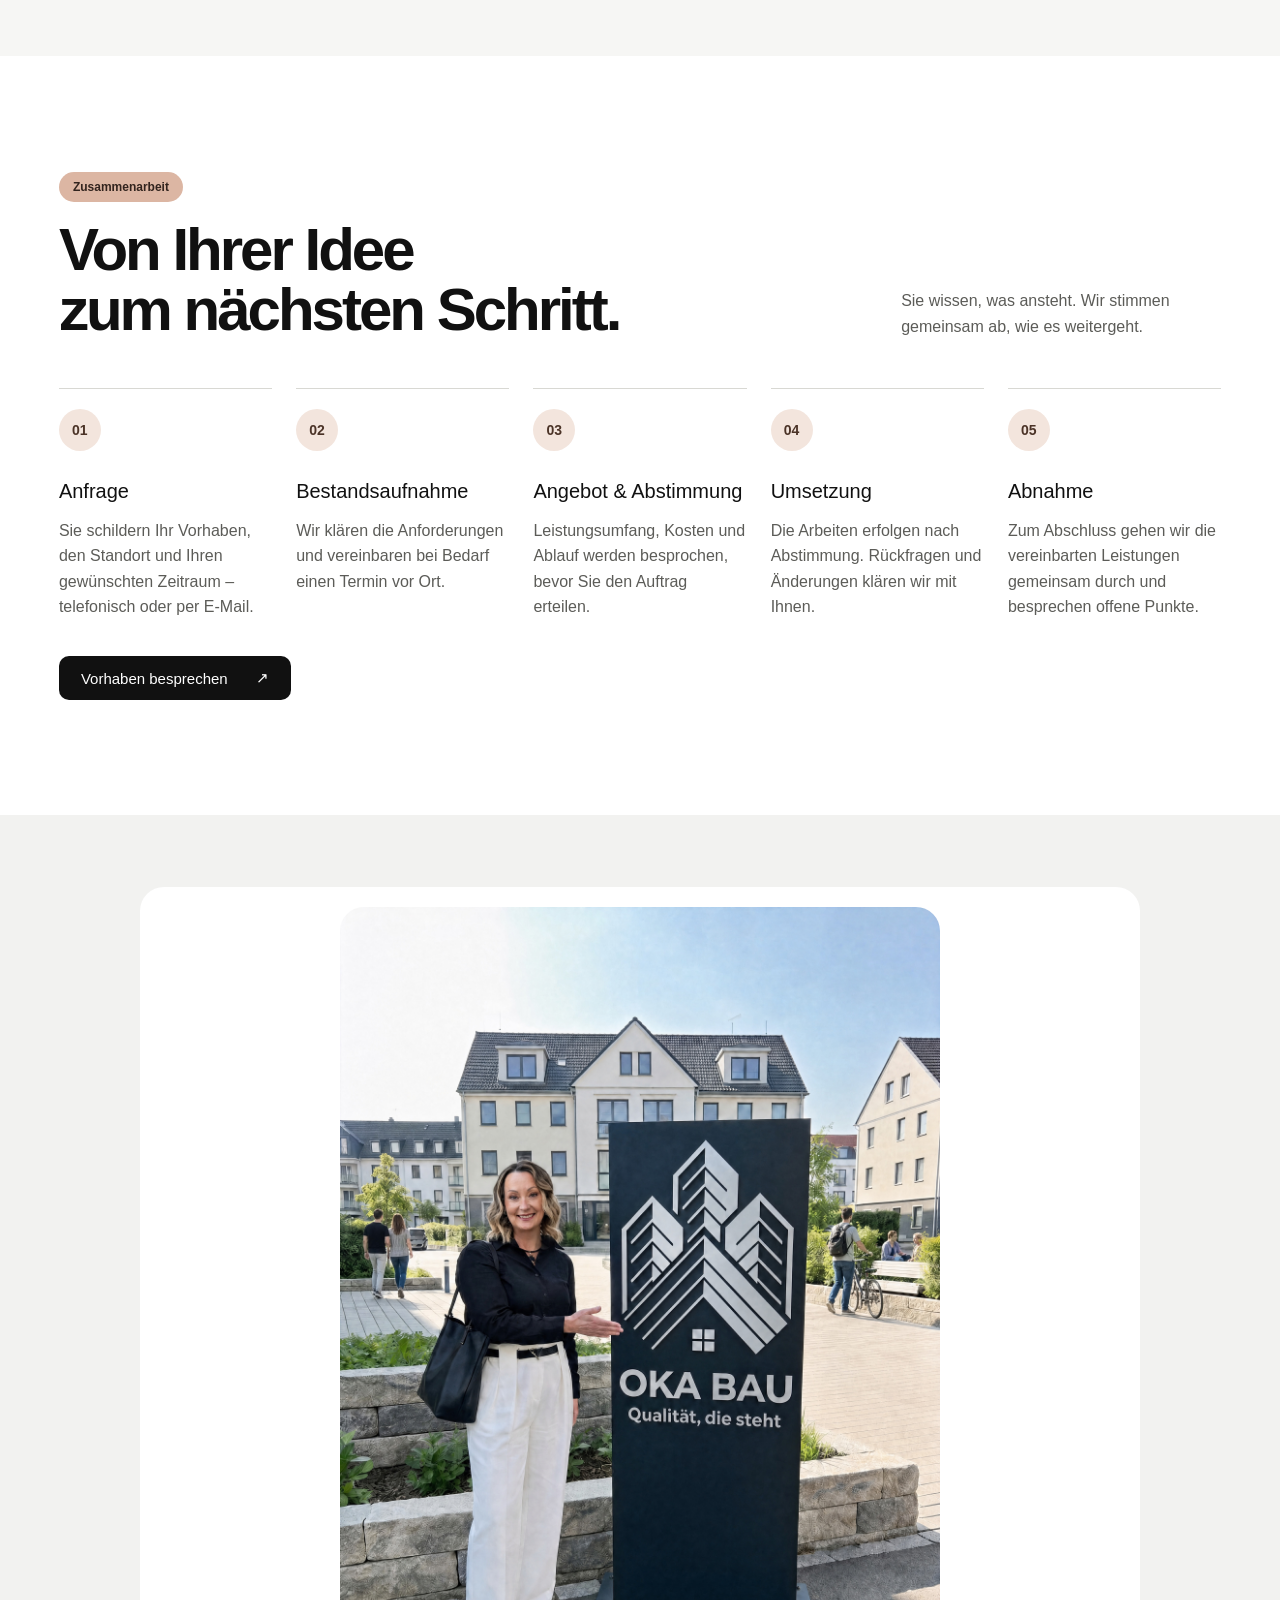
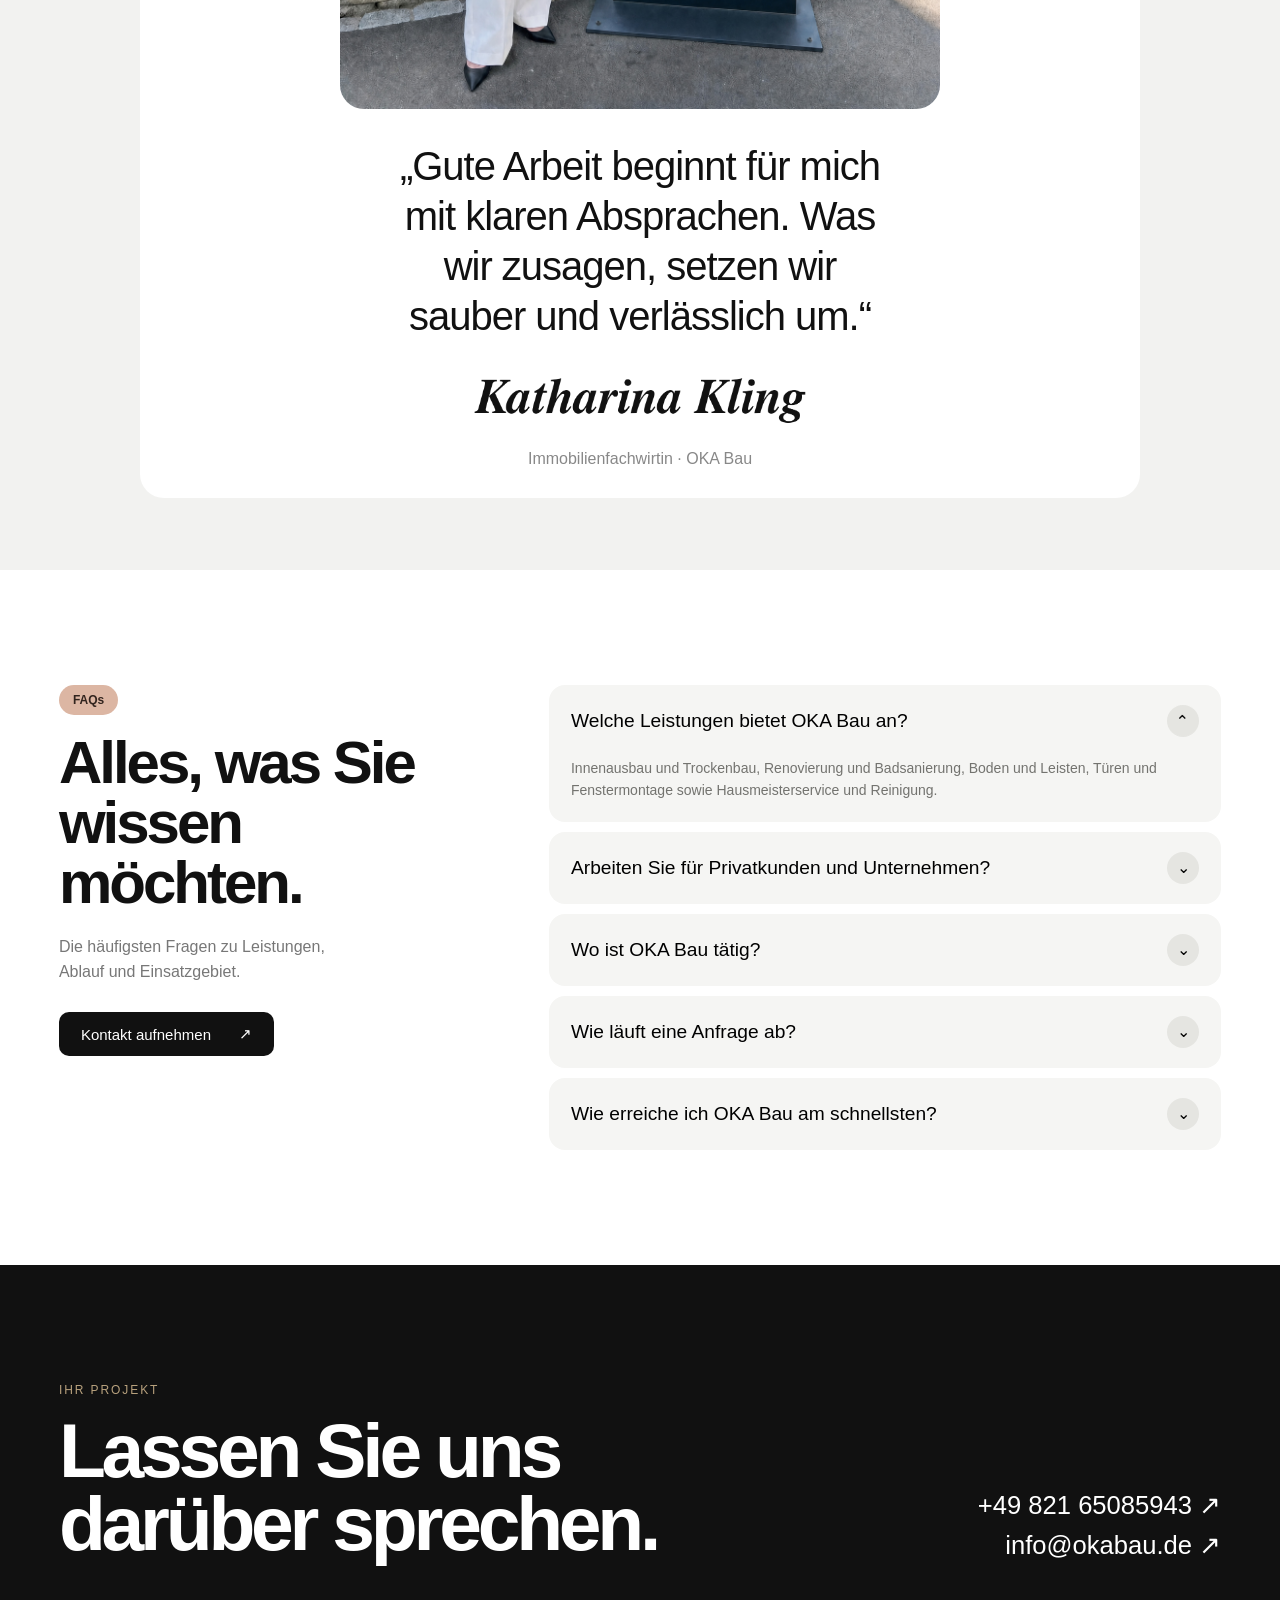
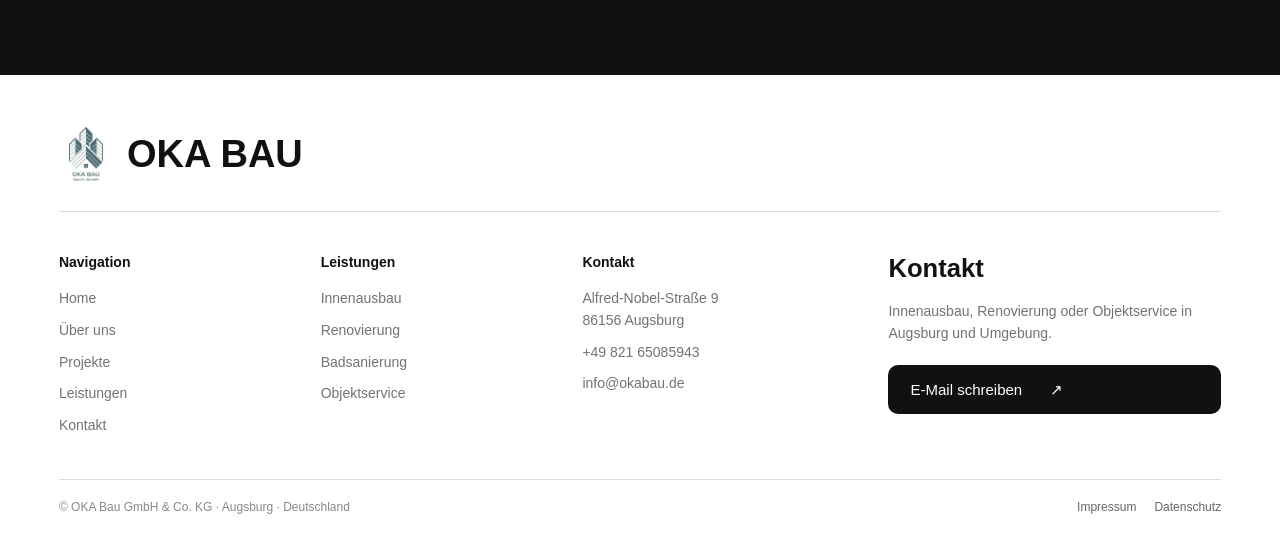
==== commit dba40cf5: "Add files via upload" ====
--- a/index.html
+++ b/index.html
@@ -1,15 +1,15 @@
-<!doctype html><html lang="de"><head><meta charset="utf-8"><meta name="viewport" content="width=device-width,initial-scale=1,viewport-fit=cover"><title>OKA Bau Augsburg — Innenausbau, Renovierung & Objektservice</title><meta name="description" content="OKA Bau GmbH & Co. KG in Augsburg: Innenausbau, Trockenbau, Renovierung, Badsanierung, Boden, Türen, Montage, Hausmeisterservice und Reinigung."><meta name="theme-color" content="#0a0a0a"><link rel="canonical" href="https://oka-bau.de/"><link rel="stylesheet" href="style.css?v=media-2"><noscript><style>.reveal,.word{opacity:1;transform:none}.videoStart{display:none}</style></noscript></head><body>
-<div class="heroWrap" id="home"><section class="hero"><video id="heroVideo" autoplay muted loop playsinline preload="auto"><source media="(max-width: 767px)" src="assets/hero-mobile.mp4" type="video/mp4"><source src="assets/hero.mp4" type="video/mp4"></video><div class="heroOverlay"></div><header class="nav"><a class="brand" href="#home"><img src="assets/logo.png" alt="OKA Bau"><span>OKA BAU</span></a><nav id="mainNavigation"><a href="#services">Leistungen</a><a href="#projects">Projekte</a><a href="#director">Über uns</a><a href="#contact">Kontakt</a></nav><button class="menu" aria-label="Menü" aria-expanded="false" aria-controls="mainNavigation"><span></span><span></span></button></header><div class="heroContent"><div class="heroText"><div class="kicker reveal">AUGSBURG · INNENAUSBAU · OBJEKTSERVICE</div><h1 class="words">Räume. Immobilien. Lösungen.</h1><p class="reveal">Innenausbau, Renovierung und Objektservice in Augsburg – zuverlässig aus einer Hand.</p><a class="btn white heroCta" href="#contact">Projekt anfragen</a></div></div></section></div>
+<!doctype html><html lang="de"><head><meta charset="utf-8"><meta name="viewport" content="width=device-width,initial-scale=1,viewport-fit=cover"><title>OKA Bau Augsburg — Innenausbau, Renovierung & Objektservice</title><meta name="description" content="OKA Bau GmbH & Co. KG in Augsburg: Innenausbau, Trockenbau, Renovierung, Badsanierung, Boden, Türen, Montage, Hausmeisterservice und Reinigung."><meta name="theme-color" content="#0a0a0a"><link rel="canonical" href="https://oka-bau.de/"><link rel="stylesheet" href="style.css?v=media-3"><noscript><style>.reveal,.word{opacity:1;transform:none}.videoStart{display:none}</style></noscript></head><body>
+<div class="heroWrap" id="home"><section class="hero"><video id="heroVideo" autoplay muted loop playsinline preload="auto"><source media="(max-width: 767px)" src="assets/hero-mobile.mp4" type="video/mp4"><source src="assets/hero.mp4" type="video/mp4"></video><div class="heroOverlay"></div><header class="nav"><a class="brand" href="#home"><img src="assets/logo.png" alt="OKA Bau"><span>OKA BAU</span></a><nav id="mainNavigation"><a href="#services">Leistungen</a><a href="#projects">Projekte</a><a href="#director">Über uns</a><a href="#contact">Kontakt</a></nav><button class="menu" aria-label="Menü" aria-expanded="false" aria-controls="mainNavigation"><span></span><span></span></button></header><div class="heroContent"><div class="heroText"><div class="kicker reveal">AUGSBURG · INNENAUSBAU · OBJEKTSERVICE</div><h1 class="words">Räume. Immobilien. Lösungen.</h1><p class="reveal">Innenausbau, Renovierung und Objektservice in Augsburg – zuverlässig aus einer Hand.</p></div></div></section></div>
 <main>
-<section class="section services" id="services"><div class="sectionTop"><div><span class="pill reveal">Leistungen</span><h2 class="words">Was Ihr Objekt braucht.<br>Aus einer Hand.</h2></div><a class="btn black reveal" href="#contact">Projekt anfragen <span>↗</span></a></div><div class="serviceGrid">
-<a class="serviceCard reveal" href="#contact"><span>01</span><h3>Innenausbau & Trockenbau</h3><p>Wände, Decken, Verkleidungen und Ausbauarbeiten sauber koordiniert.</p><span class="serviceAction">Projekt anfragen <span aria-hidden="true">↗</span></span></a>
-<a class="serviceCard reveal" href="#contact"><span>02</span><h3>Renovierung & Badsanierung</h3><p>Von der Vorbereitung bis zum fertigen Raum – strukturiert und zuverlässig.</p><span class="serviceAction">Projekt anfragen <span aria-hidden="true">↗</span></span></a>
-<a class="serviceCard reveal" href="#contact"><span>03</span><h3>Boden & Leisten</h3><p>Saubere Untergründe, präzise Verlegung und stimmige Abschlüsse.</p><span class="serviceAction">Projekt anfragen <span aria-hidden="true">↗</span></span></a>
-<a class="serviceCard reveal" href="#contact"><span>04</span><h3>Türen & Fenster</h3><p>Montage, Anpassung und saubere Anschlüsse für Bestand und Neubau.</p><span class="serviceAction">Projekt anfragen <span aria-hidden="true">↗</span></span></a>
-<a class="serviceCard reveal" href="#contact"><span>05</span><h3>Montage & Fugen</h3><p>Detailarbeiten, Silikon- und Anschlussfugen sowie Montageleistungen.</p><span class="serviceAction">Projekt anfragen <span aria-hidden="true">↗</span></span></a>
-<a class="serviceCard reveal" href="#contact"><span>06</span><h3>Hausmeister & Reinigung</h3><p>Laufende Objektbetreuung, kleine Instandhaltungen und Reinigung.</p><span class="serviceAction">Projekt anfragen <span aria-hidden="true">↗</span></span></a>
+<section class="section services" id="services"><div class="sectionTop"><div><span class="pill reveal">Leistungen</span><h2 class="words">Was Ihr Objekt braucht.<br>Aus einer Hand.</h2></div></div><div class="serviceGrid">
+<a class="serviceCard reveal" href="#contact"><span>01</span><h3>Innenausbau & Trockenbau</h3><p>Wände, Decken, Verkleidungen und Ausbauarbeiten sauber koordiniert.</p></a>
+<a class="serviceCard reveal" href="#contact"><span>02</span><h3>Renovierung & Badsanierung</h3><p>Von der Vorbereitung bis zum fertigen Raum – strukturiert und zuverlässig.</p></a>
+<a class="serviceCard reveal" href="#contact"><span>03</span><h3>Boden & Leisten</h3><p>Saubere Untergründe, präzise Verlegung und stimmige Abschlüsse.</p></a>
+<a class="serviceCard reveal" href="#contact"><span>04</span><h3>Türen & Fenster</h3><p>Montage, Anpassung und saubere Anschlüsse für Bestand und Neubau.</p></a>
+<a class="serviceCard reveal" href="#contact"><span>05</span><h3>Montage & Fugen</h3><p>Detailarbeiten, Silikon- und Anschlussfugen sowie Montageleistungen.</p></a>
+<a class="serviceCard reveal" href="#contact"><span>06</span><h3>Hausmeister & Reinigung</h3><p>Laufende Objektbetreuung, kleine Instandhaltungen und Reinigung.</p></a>
 </div></section>
-<section class="section projects" id="projects" aria-labelledby="projectsTitle"><div class="projectsHead"><div><div class="projectLabel reveal">AUS DER PRAXIS</div><h2 class="words" id="projectsTitle">Handwerk, das<br>sichtbar wird.</h2></div><p class="reveal">Von der Vorbereitung bis zur fertigen Oberfläche. Entdecken Sie ausgewählte Aufnahmen aus unserer Arbeit.</p></div><div class="projectGrid"><article class="projectCase reveal"><div class="projectVideo"><video playsinline disablepictureinpicture disableremoteplayback controlslist="nodownload nofullscreen noremoteplayback" preload="none" poster="assets/work/innenraeume-poster.webp" src="assets/work/innenraeume.mp4" aria-label="Innenräume im Detail"></video><button class="videoStart" type="button" aria-label="Video abspielen"><span class="playTriangle" aria-hidden="true"></span></button></div><div class="projectDetails"><span class="projectStatus">Bad, Boden & Oberflächen</span><h3>Innenräume im Detail</h3><p>Ein Rundgang durch helle Räume: geflieste Badflächen, Bodenbeläge und die Übergänge zwischen den Wohnbereichen.</p><details class="projectGallery"><summary>Fotos & Details <span>1</span></summary><div class="projectPhotos"><a class="galleryPhoto" href="assets/work/dekorwand.webp" data-gallery aria-label="Foto vergrößern: Dekorative Wandoberfläche im Schlafzimmer"><img src="assets/work/dekorwand.webp" alt="Dekorative Wandoberfläche im Schlafzimmer" loading="lazy" decoding="async"><span>Foto ansehen</span></a></div></details></div></article><article class="projectCase reveal"><div class="projectVideo"><video playsinline disablepictureinpicture disableremoteplayback controlslist="nodownload nofullscreen noremoteplayback" preload="none" poster="assets/work/treppenhaus-poster.webp" src="assets/work/treppenhaus.mp4" aria-label="Ausbau im Treppenhaus"></video><button class="videoStart" type="button" aria-label="Video abspielen"><span class="playTriangle" aria-hidden="true"></span></button></div><div class="projectDetails"><span class="projectStatus">Trockenbau & Spachtelarbeiten</span><h3>Ausbau im Treppenhaus</h3><p>Beplankte Wände, ausgearbeitete Deckenanschlüsse und gespachtelte Flächen. Die Aufnahmen zeigen einzelne Arbeitsschritte im Treppenhaus.</p><details class="projectGallery"><summary>Fotos & Details <span>3</span></summary><div class="projectPhotos"><a class="galleryPhoto" href="assets/work/treppenhaus-beplankung.webp" data-gallery aria-label="Foto vergrößern: Beplankung im Treppenhaus"><img src="assets/work/treppenhaus-beplankung.webp" alt="Beplankung im Treppenhaus" loading="lazy" decoding="async"><span>Foto ansehen</span></a><a class="galleryPhoto" href="assets/work/treppenhaus.webp" data-gallery aria-label="Foto vergrößern: Wände und Decke während der Spachtelarbeiten"><img src="assets/work/treppenhaus.webp" alt="Wände und Decke während der Spachtelarbeiten" loading="lazy" decoding="async"><span>Foto ansehen</span></a><a class="galleryPhoto" href="assets/work/deckendetail.webp" data-gallery aria-label="Foto vergrößern: Detail eines Deckenanschlusses"><img src="assets/work/deckendetail.webp" alt="Detail eines Deckenanschlusses" loading="lazy" decoding="async"><span>Foto ansehen</span></a></div></details></div></article><article class="projectCase reveal"><div class="projectVideo"><video playsinline disablepictureinpicture disableremoteplayback controlslist="nodownload nofullscreen noremoteplayback" preload="none" poster="assets/work/daemmung-poster.webp" src="assets/work/daemmung.mp4" aria-label="Dämmung im Holzbau"></video><button class="videoStart" type="button" aria-label="Video abspielen"><span class="playTriangle" aria-hidden="true"></span></button></div><div class="projectDetails"><span class="projectStatus">Innenausbau</span><h3>Dämmung im Holzbau</h3><p>Einblick in die Arbeit an einer Holzkonstruktion mit Dämmmaterial zwischen den Ständern und unter der Dachschräge.</p><details class="projectGallery"><summary>Fotos & Details <span>1</span></summary><div class="projectPhotos"><a class="galleryPhoto" href="assets/work/daemmung.webp" data-gallery aria-label="Foto vergrößern: Einsetzen von Dämmmaterial in eine Holzkonstruktion"><img src="assets/work/daemmung.webp" alt="Einsetzen von Dämmmaterial in eine Holzkonstruktion" loading="lazy" decoding="async"><span>Foto ansehen</span></a></div></details></div></article><article class="projectCase reveal"><div class="projectVideo"><video playsinline disablepictureinpicture disableremoteplayback controlslist="nodownload nofullscreen noremoteplayback" preload="none" poster="assets/work/renovierung-poster.webp" src="assets/work/renovierung.mp4" aria-label="Räume im Wandel"></video><button class="videoStart" type="button" aria-label="Video abspielen"><span class="playTriangle" aria-hidden="true"></span></button></div><div class="projectDetails"><span class="projectStatus">Renovierung im Bestand</span><h3>Räume im Wandel</h3><p>Ein Rundgang während der Renovierung. Vorbereitete Wandflächen und offene Arbeitsbereiche zeigen den aktuellen Ausbauzustand.</p><details class="projectGallery"><summary>Fotos & Details <span>2</span></summary><div class="projectPhotos"><a class="galleryPhoto" href="assets/work/staenderwand.webp" data-gallery aria-label="Foto vergrößern: Metallständerwand während des Innenausbaus"><img src="assets/work/staenderwand.webp" alt="Metallständerwand während des Innenausbaus" loading="lazy" decoding="async"><span>Foto ansehen</span></a><a class="galleryPhoto" href="assets/work/bad-vorbereitung.webp" data-gallery aria-label="Foto vergrößern: Geöffnete Wandflächen im Bad während der Vorbereitung"><img src="assets/work/bad-vorbereitung.webp" alt="Geöffnete Wandflächen im Bad während der Vorbereitung" loading="lazy" decoding="async"><span>Foto ansehen</span></a></div></details></div></article><article class="projectCase reveal"><div class="projectVideo"><video playsinline disablepictureinpicture disableremoteplayback controlslist="nodownload nofullscreen noremoteplayback" preload="none" poster="assets/work/aussenarbeiten-poster.webp" src="assets/work/aussenarbeiten.mp4" aria-label="Rund ums Gebäude"></video><button class="videoStart" type="button" aria-label="Video abspielen"><span class="playTriangle" aria-hidden="true"></span></button></div><div class="projectDetails"><span class="projectStatus">Außenbereiche & Objektservice</span><h3>Rund ums Gebäude</h3><p>Einblicke in Außenbereiche während der Arbeiten sowie unterschiedliche Belagsflächen an Wohngebäuden.</p><details class="projectGallery"><summary>Fotos & Details <span>3</span></summary><div class="projectPhotos"><a class="galleryPhoto" href="assets/work/aussenbereich.webp" data-gallery aria-label="Foto vergrößern: Plattenbelag entlang eines Gebäudes"><img src="assets/work/aussenbereich.webp" alt="Plattenbelag entlang eines Gebäudes" loading="lazy" decoding="async"><span>Foto ansehen</span></a><a class="galleryPhoto" href="assets/work/balkon.webp" data-gallery aria-label="Foto vergrößern: Balkon mit grauem Plattenbelag"><img src="assets/work/balkon.webp" alt="Balkon mit grauem Plattenbelag" loading="lazy" decoding="async"><span>Foto ansehen</span></a><a class="galleryPhoto" href="assets/work/aussen-bestand.webp" data-gallery aria-label="Foto vergrößern: Außenfläche während der Arbeiten"><img src="assets/work/aussen-bestand.webp" alt="Außenfläche während der Arbeiten" loading="lazy" decoding="async"><span>Foto ansehen</span></a></div></details></div></article><article class="projectCase reveal"><div class="projectVideo"><video playsinline disablepictureinpicture disableremoteplayback controlslist="nodownload nofullscreen noremoteplayback" preload="none" poster="assets/work/gewolbe-poster.webp" src="assets/work/gewolbe.mp4" aria-label="Arbeiten im Bestand"></video><button class="videoStart" type="button" aria-label="Video abspielen"><span class="playTriangle" aria-hidden="true"></span></button></div><div class="projectDetails"><span class="projectStatus">Mauerwerk & Innenräume</span><h3>Arbeiten im Bestand</h3><p>Sichtbares Mauerwerk, Gewölbebögen und Bodenflächen: ein Einblick in die vorhandene Bausubstanz.</p></div></article></div></section>
+<section class="section projects" id="projects" aria-labelledby="projectsTitle"><div class="projectsHead"><div><div class="projectLabel reveal">AUS DER PRAXIS</div><h2 class="words" id="projectsTitle">Handwerk, das<br>sichtbar wird.</h2></div><p class="reveal">Von der Vorbereitung bis zur fertigen Oberfläche. Entdecken Sie ausgewählte Aufnahmen aus unserer Arbeit.</p></div><div class="projectGrid"><article class="projectCase reveal"><div class="projectVideo"><video playsinline disablepictureinpicture disableremoteplayback controlslist="nodownload nofullscreen noremoteplayback" preload="none" poster="assets/work/innenraeume-poster.webp" src="assets/work/innenraeume.mp4" aria-label="Innenräume im Detail"></video><button class="videoStart" type="button" aria-label="Video abspielen"><span class="playIcon" aria-hidden="true"></span><span class="pauseIcon" aria-hidden="true"></span></button></div><div class="projectDetails"><span class="projectStatus">Bad, Boden & Oberflächen</span><h3>Innenräume im Detail</h3><p>Ein Rundgang durch helle Räume: geflieste Badflächen, Bodenbeläge und die Übergänge zwischen den Wohnbereichen.</p><details class="projectGallery"><summary>Fotos & Details <span>1</span></summary><div class="projectPhotos"><a class="galleryPhoto" href="assets/work/dekorwand.webp" data-gallery aria-label="Foto vergrößern: Dekorative Wandoberfläche im Schlafzimmer"><img src="assets/work/dekorwand.webp" alt="Dekorative Wandoberfläche im Schlafzimmer" loading="lazy" decoding="async"><span>Foto ansehen</span></a></div></details></div></article><article class="projectCase reveal"><div class="projectVideo"><video playsinline disablepictureinpicture disableremoteplayback controlslist="nodownload nofullscreen noremoteplayback" preload="none" poster="assets/work/treppenhaus-poster.webp" src="assets/work/treppenhaus.mp4" aria-label="Ausbau im Treppenhaus"></video><button class="videoStart" type="button" aria-label="Video abspielen"><span class="playIcon" aria-hidden="true"></span><span class="pauseIcon" aria-hidden="true"></span></button></div><div class="projectDetails"><span class="projectStatus">Trockenbau & Spachtelarbeiten</span><h3>Ausbau im Treppenhaus</h3><p>Beplankte Wände, ausgearbeitete Deckenanschlüsse und gespachtelte Flächen. Die Aufnahmen zeigen einzelne Arbeitsschritte im Treppenhaus.</p><details class="projectGallery"><summary>Fotos & Details <span>3</span></summary><div class="projectPhotos"><a class="galleryPhoto" href="assets/work/treppenhaus-beplankung.webp" data-gallery aria-label="Foto vergrößern: Beplankung im Treppenhaus"><img src="assets/work/treppenhaus-beplankung.webp" alt="Beplankung im Treppenhaus" loading="lazy" decoding="async"><span>Foto ansehen</span></a><a class="galleryPhoto" href="assets/work/treppenhaus.webp" data-gallery aria-label="Foto vergrößern: Wände und Decke während der Spachtelarbeiten"><img src="assets/work/treppenhaus.webp" alt="Wände und Decke während der Spachtelarbeiten" loading="lazy" decoding="async"><span>Foto ansehen</span></a><a class="galleryPhoto" href="assets/work/deckendetail.webp" data-gallery aria-label="Foto vergrößern: Detail eines Deckenanschlusses"><img src="assets/work/deckendetail.webp" alt="Detail eines Deckenanschlusses" loading="lazy" decoding="async"><span>Foto ansehen</span></a></div></details></div></article><article class="projectCase reveal"><div class="projectVideo"><video playsinline disablepictureinpicture disableremoteplayback controlslist="nodownload nofullscreen noremoteplayback" preload="none" poster="assets/work/daemmung-poster.webp" src="assets/work/daemmung.mp4" aria-label="Dämmung im Holzbau"></video><button class="videoStart" type="button" aria-label="Video abspielen"><span class="playIcon" aria-hidden="true"></span><span class="pauseIcon" aria-hidden="true"></span></button></div><div class="projectDetails"><span class="projectStatus">Innenausbau</span><h3>Dämmung im Holzbau</h3><p>Einblick in die Arbeit an einer Holzkonstruktion mit Dämmmaterial zwischen den Ständern und unter der Dachschräge.</p><details class="projectGallery"><summary>Fotos & Details <span>1</span></summary><div class="projectPhotos"><a class="galleryPhoto" href="assets/work/daemmung.webp" data-gallery aria-label="Foto vergrößern: Einsetzen von Dämmmaterial in eine Holzkonstruktion"><img src="assets/work/daemmung.webp" alt="Einsetzen von Dämmmaterial in eine Holzkonstruktion" loading="lazy" decoding="async"><span>Foto ansehen</span></a></div></details></div></article><article class="projectCase reveal"><div class="projectVideo"><video playsinline disablepictureinpicture disableremoteplayback controlslist="nodownload nofullscreen noremoteplayback" preload="none" poster="assets/work/renovierung-poster.webp" src="assets/work/renovierung.mp4" aria-label="Räume im Wandel"></video><button class="videoStart" type="button" aria-label="Video abspielen"><span class="playIcon" aria-hidden="true"></span><span class="pauseIcon" aria-hidden="true"></span></button></div><div class="projectDetails"><span class="projectStatus">Renovierung im Bestand</span><h3>Räume im Wandel</h3><p>Ein Rundgang während der Renovierung. Vorbereitete Wandflächen und offene Arbeitsbereiche zeigen den aktuellen Ausbauzustand.</p><details class="projectGallery"><summary>Fotos & Details <span>2</span></summary><div class="projectPhotos"><a class="galleryPhoto" href="assets/work/staenderwand.webp" data-gallery aria-label="Foto vergrößern: Metallständerwand während des Innenausbaus"><img src="assets/work/staenderwand.webp" alt="Metallständerwand während des Innenausbaus" loading="lazy" decoding="async"><span>Foto ansehen</span></a><a class="galleryPhoto" href="assets/work/bad-vorbereitung.webp" data-gallery aria-label="Foto vergrößern: Geöffnete Wandflächen im Bad während der Vorbereitung"><img src="assets/work/bad-vorbereitung.webp" alt="Geöffnete Wandflächen im Bad während der Vorbereitung" loading="lazy" decoding="async"><span>Foto ansehen</span></a></div></details></div></article><article class="projectCase reveal"><div class="projectVideo"><video playsinline disablepictureinpicture disableremoteplayback controlslist="nodownload nofullscreen noremoteplayback" preload="none" poster="assets/work/aussenarbeiten-poster.webp" src="assets/work/aussenarbeiten.mp4" aria-label="Rund ums Gebäude"></video><button class="videoStart" type="button" aria-label="Video abspielen"><span class="playIcon" aria-hidden="true"></span><span class="pauseIcon" aria-hidden="true"></span></button></div><div class="projectDetails"><span class="projectStatus">Außenbereiche & Objektservice</span><h3>Rund ums Gebäude</h3><p>Einblicke in Außenbereiche während der Arbeiten sowie unterschiedliche Belagsflächen an Wohngebäuden.</p><details class="projectGallery"><summary>Fotos & Details <span>3</span></summary><div class="projectPhotos"><a class="galleryPhoto" href="assets/work/aussenbereich.webp" data-gallery aria-label="Foto vergrößern: Plattenbelag entlang eines Gebäudes"><img src="assets/work/aussenbereich.webp" alt="Plattenbelag entlang eines Gebäudes" loading="lazy" decoding="async"><span>Foto ansehen</span></a><a class="galleryPhoto" href="assets/work/balkon.webp" data-gallery aria-label="Foto vergrößern: Balkon mit grauem Plattenbelag"><img src="assets/work/balkon.webp" alt="Balkon mit grauem Plattenbelag" loading="lazy" decoding="async"><span>Foto ansehen</span></a><a class="galleryPhoto" href="assets/work/aussen-bestand.webp" data-gallery aria-label="Foto vergrößern: Außenfläche während der Arbeiten"><img src="assets/work/aussen-bestand.webp" alt="Außenfläche während der Arbeiten" loading="lazy" decoding="async"><span>Foto ansehen</span></a></div></details></div></article><article class="projectCase reveal"><div class="projectVideo"><video playsinline disablepictureinpicture disableremoteplayback controlslist="nodownload nofullscreen noremoteplayback" preload="none" poster="assets/work/gewolbe-poster.webp" src="assets/work/gewolbe.mp4" aria-label="Arbeiten im Bestand"></video><button class="videoStart" type="button" aria-label="Video abspielen"><span class="playIcon" aria-hidden="true"></span><span class="pauseIcon" aria-hidden="true"></span></button></div><div class="projectDetails"><span class="projectStatus">Mauerwerk & Innenräume</span><h3>Arbeiten im Bestand</h3><p>Sichtbares Mauerwerk, Gewölbebögen und Bodenflächen: ein Einblick in die vorhandene Bausubstanz.</p></div></article></div></section>
 <section class="section features"><div class="centerHead"><span class="pill reveal">Kompetenzen</span><h2 class="words">Sicher geplant.<br>Sauber umgesetzt.</h2><p class="reveal">Wir kümmern uns um die Details, damit Abläufe klar bleiben und das Ergebnis überzeugt.</p></div><div class="featureSplit"><div class="featureMedia reveal"><img id="featureImage" src="assets/work/treppenhaus.webp" alt="Gespachtelte Wände und Decken im Treppenhaus" width="719" height="1600" loading="lazy"></div><div class="featureList">
 <div class="featureItem open reveal" data-img="assets/work/treppenhaus.webp" data-alt="Gespachtelte Wände und Decken im Treppenhaus"><button><span class="icon">⌁</span><b>Innenausbau</b><em>⌄</em></button><div class="featureAnswer"><p>Trockenbau, Verkleidungen, Decken und Innenraumlösungen mit sauberer Vorbereitung und präziser Ausführung.</p></div></div>
 <div class="featureItem reveal" data-img="assets/work/dekorwand.webp" data-alt="Dekorative Wandgestaltung im Schlafzimmer"><button><span class="icon">□</span><b>Renovierung</b><em>⌄</em></button><div class="featureAnswer"><p>Bestehende Räume werden strukturiert überarbeitet – vom Untergrund bis zum fertigen Finish.</p></div></div>
@@ -28,20 +28,18 @@
   </ol>
   <a class="btn black reveal" href="#contact">Vorhaben besprechen <span aria-hidden="true">↗</span></a>
 </section>
-<section class="section director" id="director" aria-labelledby="directorTitle">
+<section class="section director" id="director" aria-label="Katharina Kling, Geschäftsleitung">
   <div class="directorCard reveal">
     <img class="directorPortrait" src="assets/director.jpg" width="2480" height="3312" alt="Katharina Kling bei OKA Bau" loading="lazy">
     <div>
-      <span class="directorEyebrow">Geschäftsleitung</span>
-      <h2 id="directorTitle">Klare Zusagen.<br>Persönlich begleitet.</h2>
       <blockquote>„Gute Arbeit beginnt für mich mit klaren Absprachen. Was wir zusagen, setzen wir sauber und verlässlich um.“</blockquote>
+      <img class="directorSignature" src="assets/katharina-signature.png" width="1088" height="191" alt="Katharina Kling" loading="lazy">
       <span>Immobilienfachwirtin · OKA Bau</span>
-      <img class="directorSignature" src="assets/katharina-signature.png" width="1088" height="191" alt="Katharina Kling" loading="lazy">
     </div>
   </div>
 </section>
 <section class="section faq" id="faq"><div class="faqIntro"><span class="pill reveal">FAQs</span><h2 class="words">Alles, was Sie<br>wissen möchten.</h2><p class="reveal">Die häufigsten Fragen zu Leistungen, Ablauf und Einsatzgebiet.</p><a class="btn black reveal" href="#contact">Kontakt aufnehmen <span>↗</span></a></div><div class="faqList"><div class="faqItem open reveal"><button><b>Welche Leistungen bietet OKA Bau an?</b><span>⌄</span></button><div class="faqAnswer"><p>Innenausbau und Trockenbau, Renovierung und Badsanierung, Boden und Leisten, Türen und Fenstermontage sowie Hausmeisterservice und Reinigung.</p></div></div><div class="faqItem reveal"><button><b>Arbeiten Sie für Privatkunden und Unternehmen?</b><span>⌄</span></button><div class="faqAnswer"><p>Ja. Wir unterstützen private Renovierungsprojekte ebenso wie gewerbliche Objekte und Hausverwaltungen.</p></div></div><div class="faqItem reveal"><button><b>Wo ist OKA Bau tätig?</b><span>⌄</span></button><div class="faqAnswer"><p>Der Schwerpunkt liegt in Augsburg und Umgebung. Den genauen Einsatzort klären wir bei Ihrer Anfrage.</p></div></div><div class="faqItem reveal"><button><b>Wie läuft eine Anfrage ab?</b><span>⌄</span></button><div class="faqAnswer"><p>Sie nennen uns Objekt, Leistung und Terminrahmen. Danach klären wir den Bestand, stimmen das Angebot ab und planen die Umsetzung bis zur gemeinsamen Abnahme.</p></div></div><div class="faqItem reveal"><button><b>Wie erreiche ich OKA Bau am schnellsten?</b><span>⌄</span></button><div class="faqAnswer"><p>Telefonisch unter +49 821 65085943 oder per E-Mail an info@okabau.de.</p></div></div></div></section>
 <section class="contactBand" id="contact"><div><span class="reveal">IHR PROJEKT</span><h2 class="words">Lassen Sie uns<br>darüber sprechen.</h2></div><div class="contactLinks reveal"><a href="tel:+4982165085943">+49 821 65085943 ↗</a><a href="mailto:info@okabau.de">info@okabau.de ↗</a></div></section>
 </main>
-<footer><div class="footerBrand"><a href="#home"><img src="assets/logo.png" alt="OKA Bau"><span>OKA BAU</span></a></div><div class="footerCols"><div><b>Navigation</b><a href="#home">Home</a><a href="#director">Über uns</a><a href="#projects">Projekte</a><a href="#services">Leistungen</a><a href="#contact">Kontakt</a></div><div><b>Leistungen</b><a href="#services">Innenausbau</a><a href="#services">Renovierung</a><a href="#services">Badsanierung</a><a href="#services">Objektservice</a></div><div><b>Kontakt</b><span>Alfred-Nobel-Straße 9<br>86156 Augsburg</span><a href="tel:+4982165085943">+49 821 65085943</a><a href="mailto:info@okabau.de">info@okabau.de</a></div><div class="footerCta"><b>Projekt anfragen</b><p>Innenausbau, Renovierung oder Objektservice in Augsburg und Umgebung.</p><a class="btn black" href="mailto:info@okabau.de">E-Mail schreiben <span>↗</span></a></div></div><div class="footerBottom"><span>© OKA Bau GmbH & Co. KG · Augsburg · Deutschland</span><span class="legalLinks"><a href="impressum.html">Impressum</a><a href="datenschutz.html">Datenschutz</a></span></div></footer>
-<dialog id="photoViewer" aria-label="Projektfoto"><button class="viewerClose" type="button" aria-label="Foto schließen">Schließen ×</button><img alt=""><p></p></dialog><script src="script.js?v=media-2"></script></body></html>+<footer><div class="footerBrand"><a href="#home"><img src="assets/logo.png" alt="OKA Bau"><span>OKA BAU</span></a></div><div class="footerCols"><div><b>Navigation</b><a href="#home">Home</a><a href="#director">Über uns</a><a href="#projects">Projekte</a><a href="#services">Leistungen</a><a href="#contact">Kontakt</a></div><div><b>Leistungen</b><a href="#services">Innenausbau</a><a href="#services">Renovierung</a><a href="#services">Badsanierung</a><a href="#services">Objektservice</a></div><div><b>Kontakt</b><span>Alfred-Nobel-Straße 9<br>86156 Augsburg</span><a href="tel:+4982165085943">+49 821 65085943</a><a href="mailto:info@okabau.de">info@okabau.de</a></div><div class="footerCta"><b>Kontakt</b><p>Innenausbau, Renovierung oder Objektservice in Augsburg und Umgebung.</p><a class="btn black" href="mailto:info@okabau.de">E-Mail schreiben <span>↗</span></a></div></div><div class="footerBottom"><span>© OKA Bau GmbH & Co. KG · Augsburg · Deutschland</span><span class="legalLinks"><a href="impressum.html">Impressum</a><a href="datenschutz.html">Datenschutz</a></span></div></footer>
+<dialog id="photoViewer" aria-label="Projektfoto"><button class="viewerClose" type="button" aria-label="Foto schließen">Schließen ×</button><img alt=""><p></p></dialog><script src="script.js?v=media-3"></script></body></html>
--- a/style.css
+++ b/style.css
@@ -235,3 +235,21 @@
 .projectVideo video::-webkit-media-controls{display:none!important}
 .directorSignature{width:min(280px,100%);margin-top:20px}
 @media(max-width:640px){.projectVideo{border-radius:18px}.videoStart{width:60px;height:60px}}
+/* White animated play/pause glyph; no solid button disc. */
+.videoStart,.videoStart:hover{width:72px;height:72px;background:transparent;border:0;box-shadow:none;color:#fff;overflow:visible}
+.videoStart:hover{transform:translate(-50%,-50%) scale(1.08)}
+.videoStart{transition:transform .25s ease,opacity .25s ease;filter:drop-shadow(0 2px 6px #0008)}
+.playIcon,.pauseIcon{position:absolute;left:50%;top:50%;display:block;width:34px;height:40px;transition:opacity .25s ease,transform .3s cubic-bezier(.22,.8,.2,1);pointer-events:none}
+.playIcon{background:#fff;clip-path:polygon(8% 0,100% 50%,8% 100%);transform:translate(-43%,-50%);opacity:1}
+.pauseIcon{opacity:0;transform:translate(-50%,-50%) scale(.65);background:linear-gradient(to right,#fff 0 30%,transparent 30% 70%,#fff 70% 100%);border-radius:2px}
+.videoStart.isPlaying .playIcon{opacity:0;transform:translate(-43%,-50%) scale(.65) rotate(15deg)}
+.videoStart.isPlaying .pauseIcon{opacity:1;transform:translate(-50%,-50%) scale(1)}
+.videoStart:focus-visible{outline:2px solid #fff;outline-offset:5px}
+.directorCard{max-width:1000px;grid-template-columns:1fr;gap:32px;padding:20px 20px 30px}
+.directorPortrait{max-width:600px;max-height:none;width:100%;height:auto;border-radius:24px;object-fit:contain}
+.directorCard>div{padding:0 20px;align-items:center;text-align:center;width:100%}
+.directorCard blockquote{font-size:clamp(25px,3.4vw,40px);line-height:1.25;letter-spacing:-.025em;text-align:center;max-width:24ch;margin:0 auto 28px;text-wrap:balance}
+.directorSignature{width:min(360px,100%);margin:0 auto 18px}
+.directorCard span{text-align:center;margin:0;font-size:16px;color:#888}
+@media(max-width:640px){.directorCard{gap:30px;padding:12px 12px 28px}.directorCard>div{padding:0 12px}.directorPortrait{max-width:none;border-radius:22px}.directorCard blockquote{font-size:clamp(25px,6.8vw,34px)}.directorSignature{width:min(320px,100%)}}
+@media(prefers-reduced-motion:reduce){.videoStart,.playIcon,.pauseIcon{transition:none}}
